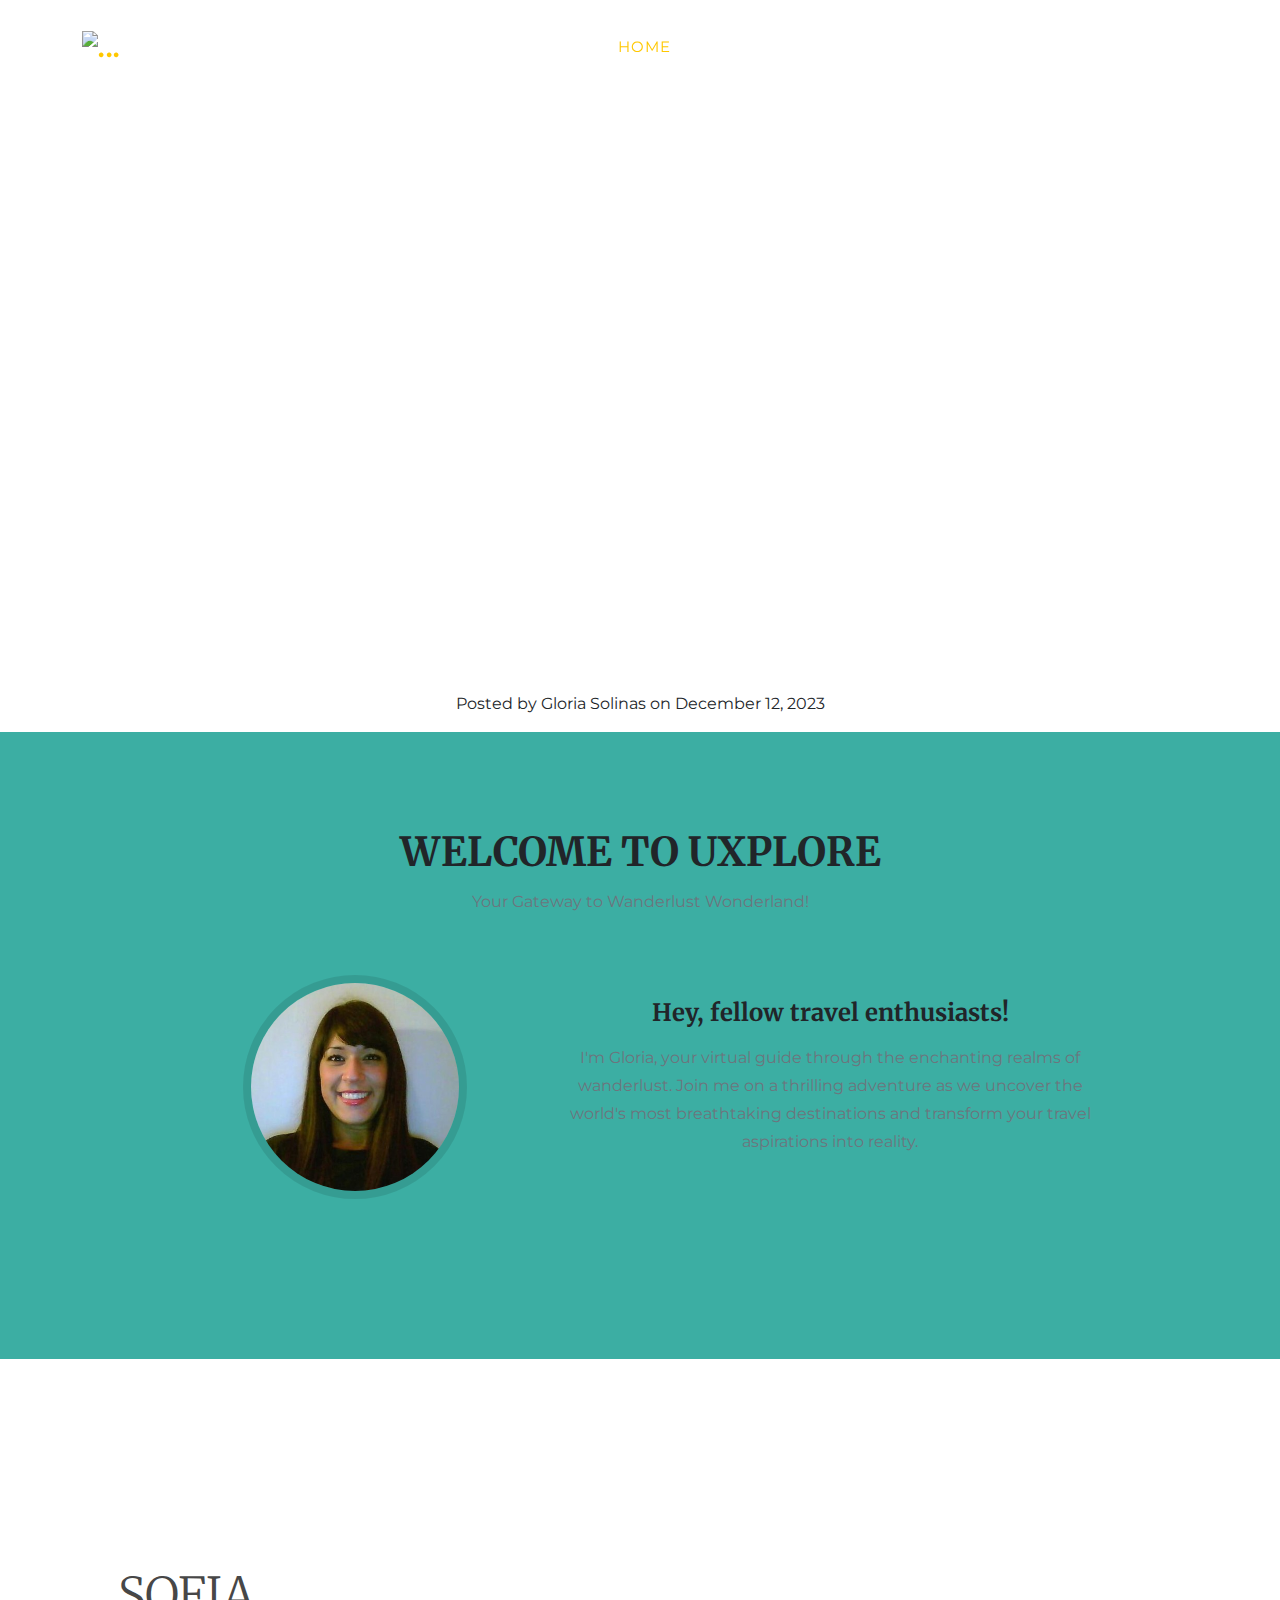
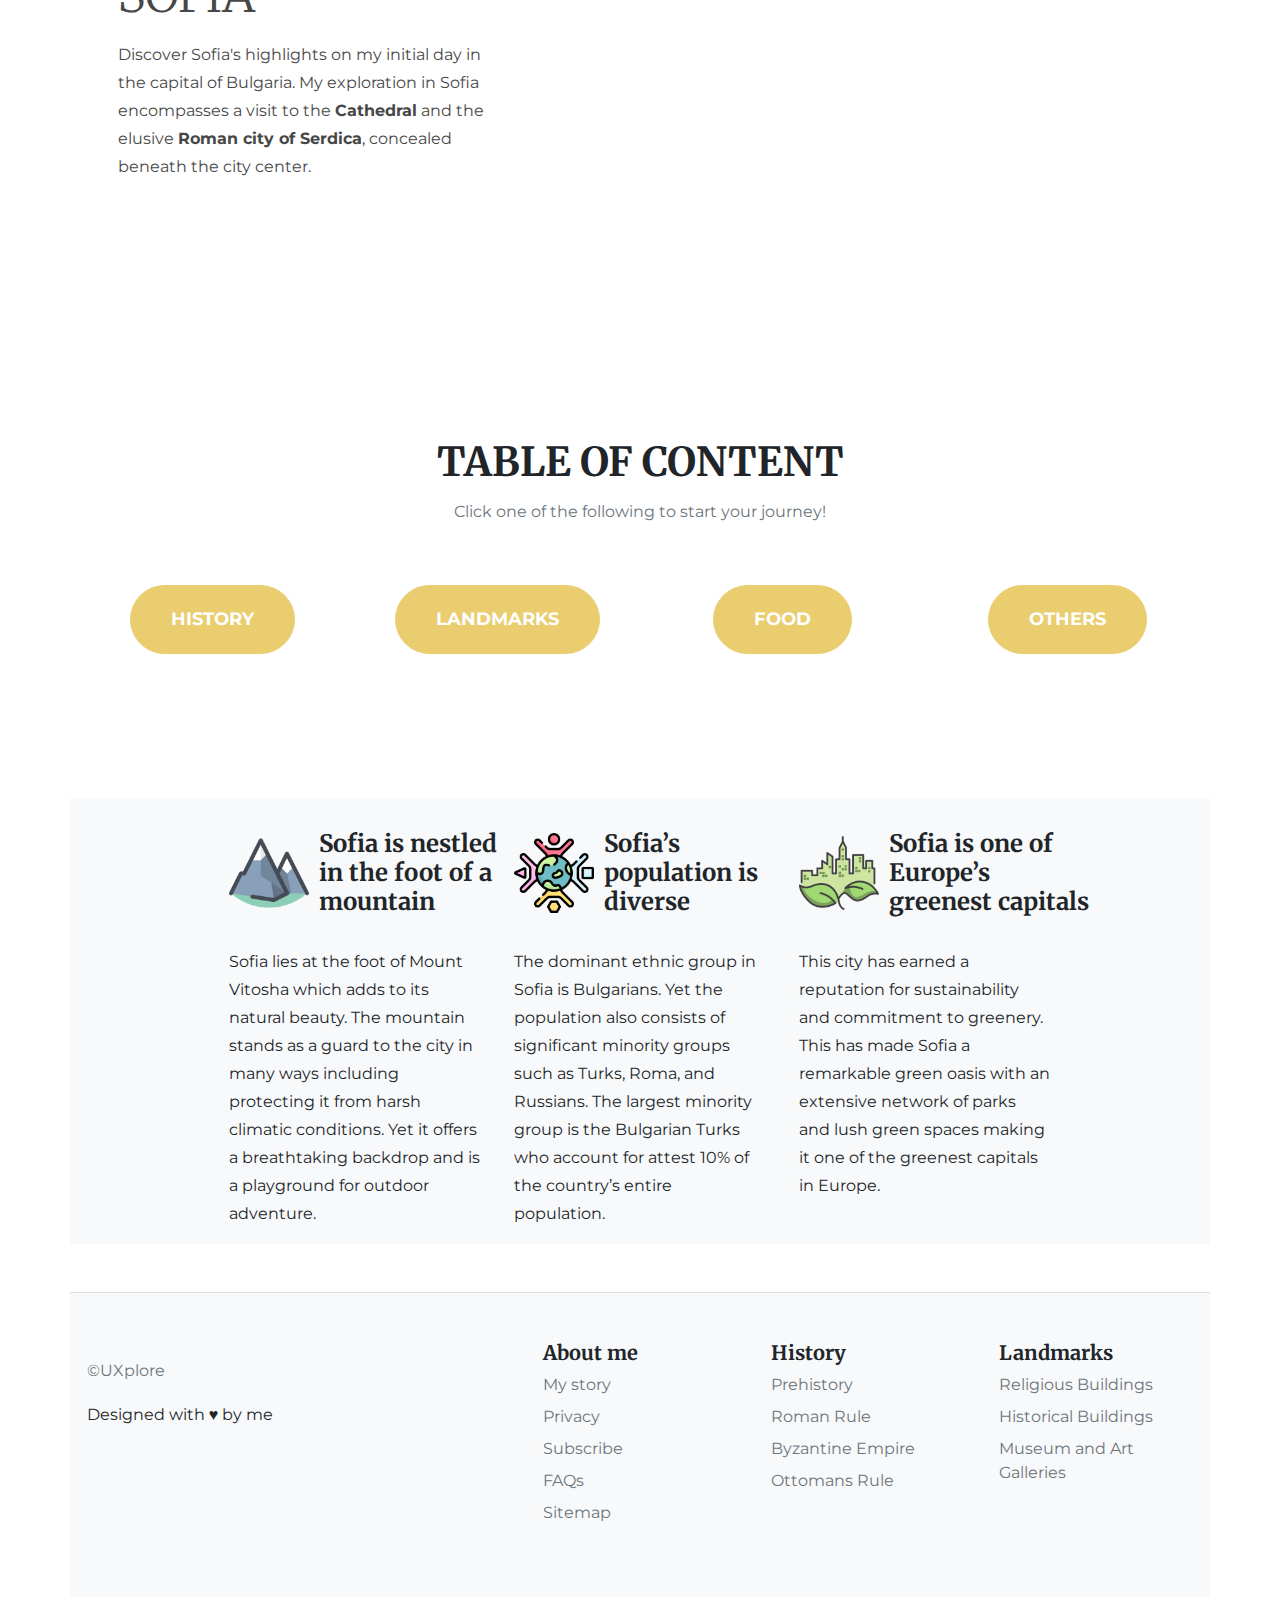
==== index.html @ 88f1e31d "Food page completed" ====
<!DOCTYPE html>
<html lang="en">
    <head>
        <meta charset="utf-8" />
        <meta name="viewport" content="width=device-width, initial-scale=1, shrink-to-fit=no" />
        <meta name="description" content="" />
        <meta name="author" content="" />
        <title>Gloria Solinas' Travel Blog - Homepage</title>
        <!-- Favicon-->
        <link rel="icon" type="image/x-icon" href="assets/favicon.ico" />
        <!-- Font Awesome icons (free version)-->
        <script src="https://use.fontawesome.com/releases/v6.1.0/js/all.js" crossorigin="anonymous"></script>
        <!-- Google fonts-->
        <link href="https://fonts.googleapis.com/css?family=Montserrat:400,700" rel="stylesheet" type="text/css" />
        <link rel="preconnect" href="https://fonts.googleapis.com">
        <link rel="preconnect" href="https://fonts.gstatic.com" crossorigin>
        <link href="https://fonts.googleapis.com/css2?family=Merriweather:wght@300&display=swap" rel="stylesheet">
        <link href="https://fonts.googleapis.com/css?family=Roboto+Slab:400,100,300,700" rel="stylesheet" type="text/css" />
        <!-- Core theme CSS (includes Bootstrap)-->
        <link href="css/styles.css" rel="stylesheet" />
        <!-- CSS ANIMATION -->
        <link rel="stylesheet" href="https://cdnjs.cloudflare.com/ajax/libs/animate.css/4.1.1/animate.min.css"/>
    </head>
    <body id="page-top">




 <!-- NAVIGATION -->
 <nav class="navbar navbar-expand-lg navbar-dark fixed-top" id="mainNav">
    <div class="container">
        <a class="navbar-brand" href="index.html"><img src="assets/img/navbar-logo.svg" alt="..." /></a>
            <button class="navbar-toggler" type="button" data-bs-toggle="collapse" data-bs-target="#navbarResponsive" aria-controls="navbarResponsive" aria-expanded="false" aria-label="Toggle navigation">
            Menu
                <i class="fas fa-bars ms-1"></i>
            </button>
                    <div class="collapse navbar-collapse" id="navbarResponsive">
                        <ul class="navbar-nav text-uppercase ms-auto py-4 py-lg-0">
                            <li class="nav-item"><a class="nav-link active" href="index.html">Home</a></li>
                            <li class="nav-item"><a class="nav-link" href="page-1.html">History</a></li>
                            <li class="nav-item"><a class="nav-link" href="page-2.html">Landmarks</a></li>
                            <li class="nav-item"><a class="nav-link" href="page-3.html">Food</a></li>
                            <li class="nav-item"><a class="nav-link" href="page-4.html">Things to know</a></li>
                        </ul>
                    </div>
    </div>
</nav>
<!-- NAVIGATION -->


<!-- MASTHEAD -->
<header class="masthead">
    <div class="container">
        <div class="masthead-subheading">Welcome to</div>
            <div class="masthead-heading">SOFIA</div>
        </div>
</header>

<div class="publication">
    <div class="publication-date text-center">Posted by Gloria Solinas on December 12, 2023</div> 
</div>
<!-- MASTHEAD -->

<!-- UXPLORE INTRO -->
<section class="page-section" style="background-color:#3CAEA3;" id="team">
    <div class="container">
        <div class="text-center">
            <h2 class="section-heading text-uppercase">Welcome to UXplore</h2>
                <h3 class="section-subheading text-muted">Your Gateway to Wanderlust Wonderland!</h3>
        </div>
                    <div class="row justify-content-center">

                        <div class="col-lg-1"></div>

                        <div class="col-lg-4">
                            <div class="team-member">
                                <img class="mx-auto rounded-circle" src="assets/img/profile-picture/Profile picture.jpg" alt="..." />
                                    <h4></h4>
                                        <p class="text-muted"></p>
                            </div>
                        </div>
                        <div class="col-lg-6">
                            <div class="team-member">
                                <h4>Hey, fellow travel enthusiasts!</h4>
                                    <p class="text-muted">I'm Gloria, your virtual guide through the enchanting realms of wanderlust. Join me on a thrilling adventure as we uncover the world's most breathtaking destinations and transform your travel aspirations into reality.</p>
                            </div>
                        </div>

                        <div class="col-lg-1"></div>

                    </div>
                    <div class="row">
                        <div class="col-lg-8 mx-auto text-center"><p class="large text-muted"></p></div>
        </div>
    </div>
</section>
<!-- UXPLORE INTRO -->


<!-- POST FEATURED WITH YOUTUBE VIDEO START -->
<section class="page-section" id="team">
    <div class="container">
        <div class="text-center">
            <h2 class="section-heading text-uppercase"></h2>
                <h3 class="section-subheading text-muted"></h3>
        </div>
                    <div class="row">
                        <div class="col-md-5 px-0">
                                <div class="jumbotron p-3 p-md-5" style="color:#474747;">
                                        <h1 class="display-4 font-italic">SOFIA</h1>
                                            <p class="my-3">Discover Sofia's highlights on my initial day in the capital of Bulgaria. My exploration in Sofia encompasses a visit to the <b>Cathedral</b> and the elusive <b>Roman city of Serdica</b>, concealed beneath the city center.</p>
                                </div>
                        </div>
                        <div class="col-md-7 px-0">
                                    <iframe width="600" height="320" src="https://www.youtube.com/embed/sDpMIFDKUvM?autoplay=1&mute=1" title="A LOST CITY Under SOFIA | Exploring BULGARIA'S Capital" frameborder="0" allow="accelerometer; autoplay; clipboard-write; encrypted-media; gyroscope; picture-in-picture; web-share" allowfullscreen></iframe>
                        </div>
                    </div>
    </div>
</section>
<!-- POST FEATURED WITH YOUTUBE VIDEO END -->


<!-- TABLE OF CONTENT -->
<section class="page-section" id="services">
    <div class="container">
        <div class="text-center">
            <h2 class="section-heading text-uppercase">Table of content</h2>               
                <h3 class="section-subheading text-muted">Click one of the following to start your journey!</h3>
        </div>
                    <div class="row text-center">
                        <div class="col-md-3">
                            <a class="btn btn-primary btn-xl text-uppercase" href="file:///C:/Users/glori/OneDrive/Desktop/website/narrative-website/page-1.html">History</a>              
                        </div>
                        <div class="col-md-3">
                         <a class="btn btn-primary btn-xl text-uppercase" href="file:///C:/Users/glori/OneDrive/Desktop/website/narrative-website/page-2.html">Landmarks</a> 
                        </div>
                        <div class="col-md-3">                     
                            <a class="btn btn-primary btn-xl text-uppercase" href="file:///C:/Users/glori/OneDrive/Desktop/website/narrative-website/page-3.html">Food</a> 
                        </div>
                        <div class="col-md-3">
                            <a class="btn btn-primary btn-xl text-uppercase" href="file:///C:/Users/glori/OneDrive/Desktop/website/narrative-website/page-4.html">Others</a>              
                        </div>
                    </div>
    </div>
</section>
<!-- TABLE OF CONTENT -->




<!-- INTERESTING FACTS BANNER START -->
<div class="container mt-5 bg-light">
    <div class="row justify-content-center">

        <div class="col-sm-1"></div>

        <div class="col-sm-3 tran animate__animated animate__fadeInUp" data-wow-delay="0.2s" style="visibility: visible; animation-delay: 0.8s;">
            <div class="wrapper-test">
                <img class="icon-test" src="assets/mountains.png">
                    <h3 class="text-test">Sofia is nestled in the foot of a mountain</h3>
        </div>
                        <p>Sofia lies at the foot of Mount Vitosha which adds to its natural beauty. The mountain stands as a guard to the city in many ways including protecting it from harsh climatic conditions. Yet it offers a breathtaking backdrop and is a playground for outdoor adventure.</p>
                        <p></p>
            </div>
        <div class="col-sm-3 tran animate__animated animate__fadeInUp" data-wow-delay="0.2s" style="visibility: visible; animation-delay: 1.2s;">
            <div class="wrapper-test">
                <img class="icon-test" src="assets/diversity.png">
                    <h3 class="text-test">Sofia’s population is diverse</h3>
        </div>
                        <p>The dominant ethnic group in Sofia is Bulgarians. Yet the population also consists of significant minority groups such as Turks, Roma, and Russians. The largest minority group is the Bulgarian Turks who account for attest 10% of the country’s entire population.</p>
                        <p></p>
            </div>
        <div class="col-sm-3 tran animate__animated animate__fadeInUp" data-wow-delay="0.2s" style="visibility: visible; animation-delay: 1.6s;">
            <div class="wrapper-test">
                <img  class="icon-test" src="assets/green-city.png">
                    <h3 class="text-test">Sofia is one of Europe’s greenest capitals</h3>   
        </div>     
                        <p>This city has earned a reputation for sustainability and commitment to greenery. This has made Sofia a remarkable green oasis with an extensive network of parks and lush green spaces making it one of the greenest capitals in Europe.</p>
                        <p></p>
            </div>
        
        <div class="col-sm-1"></div>
    </div>
</div>
<!-- INTERESTING FACTS BANNER END -->


<!-- TEST -->
<!-- TEST -->

                        
<!-- FOOTER -->
<div class="container bg-light">
    <footer class="row row-cols-1 row-cols-sm-2 row-cols-md-5 py-5 my-5 border-top">
        <div class="col mb-3">
            <a href="#" class="d-flex align-items-center mb-3 link-dark text-decoration-none">
                <div class="divider-custom-icon"><i class="fas fa-star fa-lg"></i></div>
            </a>
                    <p class="text-muted">©UXplore</p><p>Designed with ♥ by me</p>
        </div>


        <div class="col mb-3">
        </div>
  
        <div class="col mb-3">
            <h5>About me</h5>
                <ul class="nav flex-column">
                    <li class="nav-item mb-2"><a href="#team" class="nav-link p-0 text-muted">My story</a></li>
                    <li class="nav-item mb-2"><a href="#" class="nav-link p-0 text-muted">Privacy</a></li>
                    <li class="nav-item mb-2"><a href="#" class="nav-link p-0 text-muted">Subscribe</a></li>
                    <li class="nav-item mb-2"><a href="#" class="nav-link p-0 text-muted">FAQs</a></li>
                    <li class="nav-item mb-2"><a href="#" class="nav-link p-0 text-muted">Sitemap</a></li>
                </ul>
        </div>
  
        <div class="col mb-3">
            <h5>History</h5>
                <ul class="nav flex-column">
                    <li class="nav-item mb-2"><a href="file:///C:/Users/glori/OneDrive/Desktop/website/narrative-website/page-1.html#:~:text=V%20millennium%20BCE-,Prehistory,-One%20of%20these" class="nav-link p-0 text-muted">Prehistory</a></li>
                    <li class="nav-item mb-2"><a href="file:///C:/Users/glori/OneDrive/Desktop/website/narrative-website/page-1.html#:~:text=29%20BCE-,Roman%20Rule,-Around%2029%20BCE" class="nav-link p-0 text-muted">Roman Rule</a></li>
                    <li class="nav-item mb-2"><a href="file:///C:/Users/glori/OneDrive/Desktop/website/narrative-website/page-1.html#:~:text=809%20CE-,Byzantine%20Empire,-During%20the%20reign" class="nav-link p-0 text-muted">Byzantine Empire</a></li>
                    <li class="nav-item mb-2"><a href="file:///C:/Users/glori/OneDrive/Desktop/website/narrative-website/page-1.html#:~:text=1382%2D1878-,Ottomans%20Rule,-During%20the%20Ottoman" class="nav-link p-0 text-muted">Ottomans Rule</a></li>
                    <li class="nav-item mb-2"><a href="#" class="nav-link p-0 text-muted"></a></li>
                </ul>
        </div>
  
        <div class="col mb-3">
            <h5>Landmarks</h5>
                <ul class="nav flex-column">
                    <li class="nav-item mb-2"><a href="file:///C:/Users/glori/OneDrive/Desktop/website/narrative-website/page-2.html#:~:text=Religious%20Buildings,city%27s%20unique%20tapestry." class="nav-link p-0 text-muted">Religious Buildings</a></li>
                    <li class="nav-item mb-2"><a href="file:///C:/Users/glori/OneDrive/Desktop/website/narrative-website/page-2.html#:~:text=Historical%20Buildings,National%20Art%20Gallery." class="nav-link p-0 text-muted">Historical Buildings</a></li>
                    <li class="nav-item mb-2"><a href="file:///C:/Users/glori/OneDrive/Desktop/website/narrative-website/page-2.html#:~:text=Museums%20and,Bulgaria%27s%20artistic%20journey." class="nav-link p-0 text-muted">Museum and Art Galleries</a></li>
                    <li class="nav-item mb-2"><a href="#" class="nav-link p-0 text-muted"></a></li>
                    <li class="nav-item mb-2"><a href="#" class="nav-link p-0 text-muted"></a></li>
                </ul>
        </div>
    </footer>
<!-- FOOTER -->





        <!-- Portfolio Modals-->
        <!-- Portfolio item 1 modal popup-->
        <div class="portfolio-modal modal fade" id="portfolioModal1" tabindex="-1" role="dialog" aria-hidden="true">
            <div class="modal-dialog">
                <div class="modal-content">
                  <div class="close-modal" data-bs-dismiss="modal"><img src="" alt="Close modal" /></div>
                    <div class="container">
                        <div class="row justify-content-center">
                            <div class="col-lg-8">
                                <div class="modal-body">
                                    <!-- Project details-->
                                    <h2 class="text-uppercase">Project Name</h2>
                                    <p class="item-intro text-muted">Lorem ipsum dolor sit amet consectetur.</p>
                                    <img class="img-fluid d-block mx-auto" src="assets/img/portfolio/1.jpg" alt="..." />
                                    <p>Use this area to describe your project. Lorem ipsum dolor sit amet, consectetur adipisicing elit. Est blanditiis dolorem culpa incidunt minus dignissimos deserunt repellat aperiam quasi sunt officia expedita beatae cupiditate, maiores repudiandae, nostrum, reiciendis facere nemo!</p>
                                    <ul class="list-inline">
                                        <li>
                                            <strong>Client:</strong>
                                            Threads
                                        </li>
                                        <li>
                                            <strong>Category:</strong>
                                            Illustration
                                        </li>
                                    </ul>
                                    <button class="btn btn-primary btn-xl text-uppercase" data-bs-dismiss="modal" type="button">
                                        <i class="fas fa-xmark me-1"></i>
                                        Close Project
                                    </button>
                                </div>
                            </div>
                        </div>
                    </div>
                </div>
            </div>
        </div>
        <!-- Portfolio item 2 modal popup-->
        <div class="portfolio-modal modal fade" id="portfolioModal2" tabindex="-1" role="dialog" aria-hidden="true">
            <div class="modal-dialog">
                <div class="modal-content">
                    <div class="close-modal" data-bs-dismiss="modal"><img src="assets/img/close-icon.svg" alt="Close modal" /></div>
                    <div class="container">
                        <div class="row justify-content-center">
                            <div class="col-lg-8">
                                <div class="modal-body">
                                    <!-- Project details-->
                                    <h2 class="text-uppercase">Project Name</h2>
                                    <p class="item-intro text-muted">Lorem ipsum dolor sit amet consectetur.</p>
                                    <img class="img-fluid d-block mx-auto" src="assets/img/portfolio/2.jpg" alt="..." />
                                    <p>Use this area to describe your project. Lorem ipsum dolor sit amet, consectetur adipisicing elit. Est blanditiis dolorem culpa incidunt minus dignissimos deserunt repellat aperiam quasi sunt officia expedita beatae cupiditate, maiores repudiandae, nostrum, reiciendis facere nemo!</p>
                                    <ul class="list-inline">
                                        <li>
                                            <strong>Client:</strong>
                                            Explore
                                        </li>
                                        <li>
                                            <strong>Category:</strong>
                                            Graphic Design
                                        </li>
                                    </ul>
                                    <button class="btn btn-primary btn-xl text-uppercase btn btn-outline-warning btn-lg" data-bs-dismiss="modal" type="button">
                                        <i class="fas fa-xmark me-1"></i>
                                        Close Project
                                    </button>
                                </div>
                            </div>
                        </div>
                    </div>
                </div>
            </div>
        </div>
        <!-- Portfolio item 3 modal popup-->
        <div class="portfolio-modal modal fade" id="portfolioModal3" tabindex="-1" role="dialog" aria-hidden="true">
            <div class="modal-dialog">
                <div class="modal-content">
                    <div class="close-modal" data-bs-dismiss="modal"><img src="assets/img/close-icon.svg" alt="Close modal" /></div>
                    <div class="container">
                        <div class="row justify-content-center">
                            <div class="col-lg-8">
                                <div class="modal-body">
                                    <!-- Project details-->
                                    <h2 class="text-uppercase">Project Name</h2>
                                    <p class="item-intro text-muted">Lorem ipsum dolor sit amet consectetur.</p>
                                    <img class="img-fluid d-block mx-auto" src="assets/img/portfolio/3.jpg" alt="..." />
                                    <p>Use this area to describe your project. Lorem ipsum dolor sit amet, consectetur adipisicing elit. Est blanditiis dolorem culpa incidunt minus dignissimos deserunt repellat aperiam quasi sunt officia expedita beatae cupiditate, maiores repudiandae, nostrum, reiciendis facere nemo!</p>
                                    <ul class="list-inline">
                                        <li>
                                            <strong>Client:</strong>
                                            Finish
                                        </li>
                                        <li>
                                            <strong>Category:</strong>
                                            Identity
                                        </li>
                                    </ul>
                                    <button class="btn btn-primary btn-xl text-uppercase" data-bs-dismiss="modal" type="button">
                                        <i class="fas fa-xmark me-1"></i>
                                        Close Project
                                    </button>
                                </div>
                            </div>
                        </div>
                    </div>
                </div>
            </div>
        </div>
        <!-- Portfolio item 4 modal popup-->
        <div class="portfolio-modal modal fade" id="portfolioModal4" tabindex="-1" role="dialog" aria-hidden="true">
            <div class="modal-dialog">
                <div class="modal-content">
                    <div class="close-modal" data-bs-dismiss="modal"><img src="assets/img/close-icon.svg" alt="Close modal" /></div>
                    <div class="container">
                        <div class="row justify-content-center">
                            <div class="col-lg-8">
                                <div class="modal-body">
                                    <!-- Project details-->
                                    <h2 class="text-uppercase">Project Name</h2>
                                    <p class="item-intro text-muted">Lorem ipsum dolor sit amet consectetur.</p>
                                    <img class="img-fluid d-block mx-auto" src="assets/img/portfolio/4.jpg" alt="..." />
                                    <p>Use this area to describe your project. Lorem ipsum dolor sit amet, consectetur adipisicing elit. Est blanditiis dolorem culpa incidunt minus dignissimos deserunt repellat aperiam quasi sunt officia expedita beatae cupiditate, maiores repudiandae, nostrum, reiciendis facere nemo!</p>
                                    <ul class="list-inline">
                                        <li>
                                            <strong>Client:</strong>
                                            Lines
                                        </li>
                                        <li>
                                            <strong>Category:</strong>
                                            Branding
                                        </li>
                                    </ul>
                                    <button class="btn btn-primary btn-xl text-uppercase" data-bs-dismiss="modal" type="button">
                                        <i class="fas fa-xmark me-1"></i>
                                        Close Project
                                    </button>
                                </div>
                            </div>
                        </div>
                    </div>
                </div>
            </div>
        </div>
        <!-- Portfolio item 5 modal popup-->
        <div class="portfolio-modal modal fade" id="portfolioModal5" tabindex="-1" role="dialog" aria-hidden="true">
            <div class="modal-dialog">
                <div class="modal-content">
                    <div class="close-modal" data-bs-dismiss="modal"><img src="assets/img/close-icon.svg" alt="Close modal" /></div>
                    <div class="container">
                        <div class="row justify-content-center">
                            <div class="col-lg-8">
                                <div class="modal-body">
                                    <!-- Project details-->
                                    <h2 class="text-uppercase">Project Name</h2>
                                    <p class="item-intro text-muted">Lorem ipsum dolor sit amet consectetur.</p>
                                    <img class="img-fluid d-block mx-auto" src="assets/img/portfolio/5.jpg" alt="..." />
                                    <p>Use this area to describe your project. Lorem ipsum dolor sit amet, consectetur adipisicing elit. Est blanditiis dolorem culpa incidunt minus dignissimos deserunt repellat aperiam quasi sunt officia expedita beatae cupiditate, maiores repudiandae, nostrum, reiciendis facere nemo!</p>
                                    <ul class="list-inline">
                                        <li>
                                            <strong>Client:</strong>
                                            Southwest
                                        </li>
                                        <li>
                                            <strong>Category:</strong>
                                            Website Design
                                        </li>
                                    </ul>
                                    <button class="btn btn-primary btn-xl text-uppercase" data-bs-dismiss="modal" type="button">
                                        <i class="fas fa-xmark me-1"></i>
                                        Close Project
                                    </button>
                                </div>
                            </div>
                        </div>
                    </div>
                </div>
            </div>
        </div>
        <!-- Portfolio item 6 modal popup-->
        <div class="portfolio-modal modal fade" id="portfolioModal6" tabindex="-1" role="dialog" aria-hidden="true">
            <div class="modal-dialog">
                <div class="modal-content">
                    <div class="close-modal" data-bs-dismiss="modal"><img src="assets/img/close-icon.svg" alt="Close modal" /></div>
                    <div class="container">
                        <div class="row justify-content-center">
                            <div class="col-lg-8">
                                <div class="modal-body">
                                    <!-- Project details-->
                                    <h2 class="text-uppercase">Travel Blog</h2>
                                    <p class="item-intro text-muted">Lorem ipsum dolor sit amet consectetur.</p>
                                    <img class="img-fluid d-block mx-auto" src="assets/img/portfolio/6.jpg" alt="..." />
                                    <p>Use this area to describe your project. Lorem ipsum dolor sit amet, consectetur adipisicing elit. Est blanditiis dolorem culpa incidunt minus dignissimos deserunt repellat aperiam quasi sunt officia expedita beatae cupiditate, maiores repudiandae, nostrum, reiciendis facere nemo!</p>
                                    <ul class="list-inline">
                                        <li>
                                            <strong>Client:</strong>
                                            Window
                                        </li>
                                        <li>
                                            <strong>Category:</strong>
                                            Photography
                                        </li>
                                    </ul>
                                    <button class="btn btn-primary btn-xl text-uppercase" data-bs-dismiss="modal" type="button">
                                        <i class="fas fa-xmark me-1"></i>
                                        Close Project
                                    </button>
                                </div>
                            </div>
                        </div>
                    </div>
                </div>
            </div>
        </div>
        <!-- Bootstrap core JS-->
        <script src="https://cdn.jsdelivr.net/npm/bootstrap@5.1.3/dist/js/bootstrap.bundle.min.js"></script>
        <!-- Core theme JS-->
        <script src="js/scripts.js"></script>
    </body>
</html>
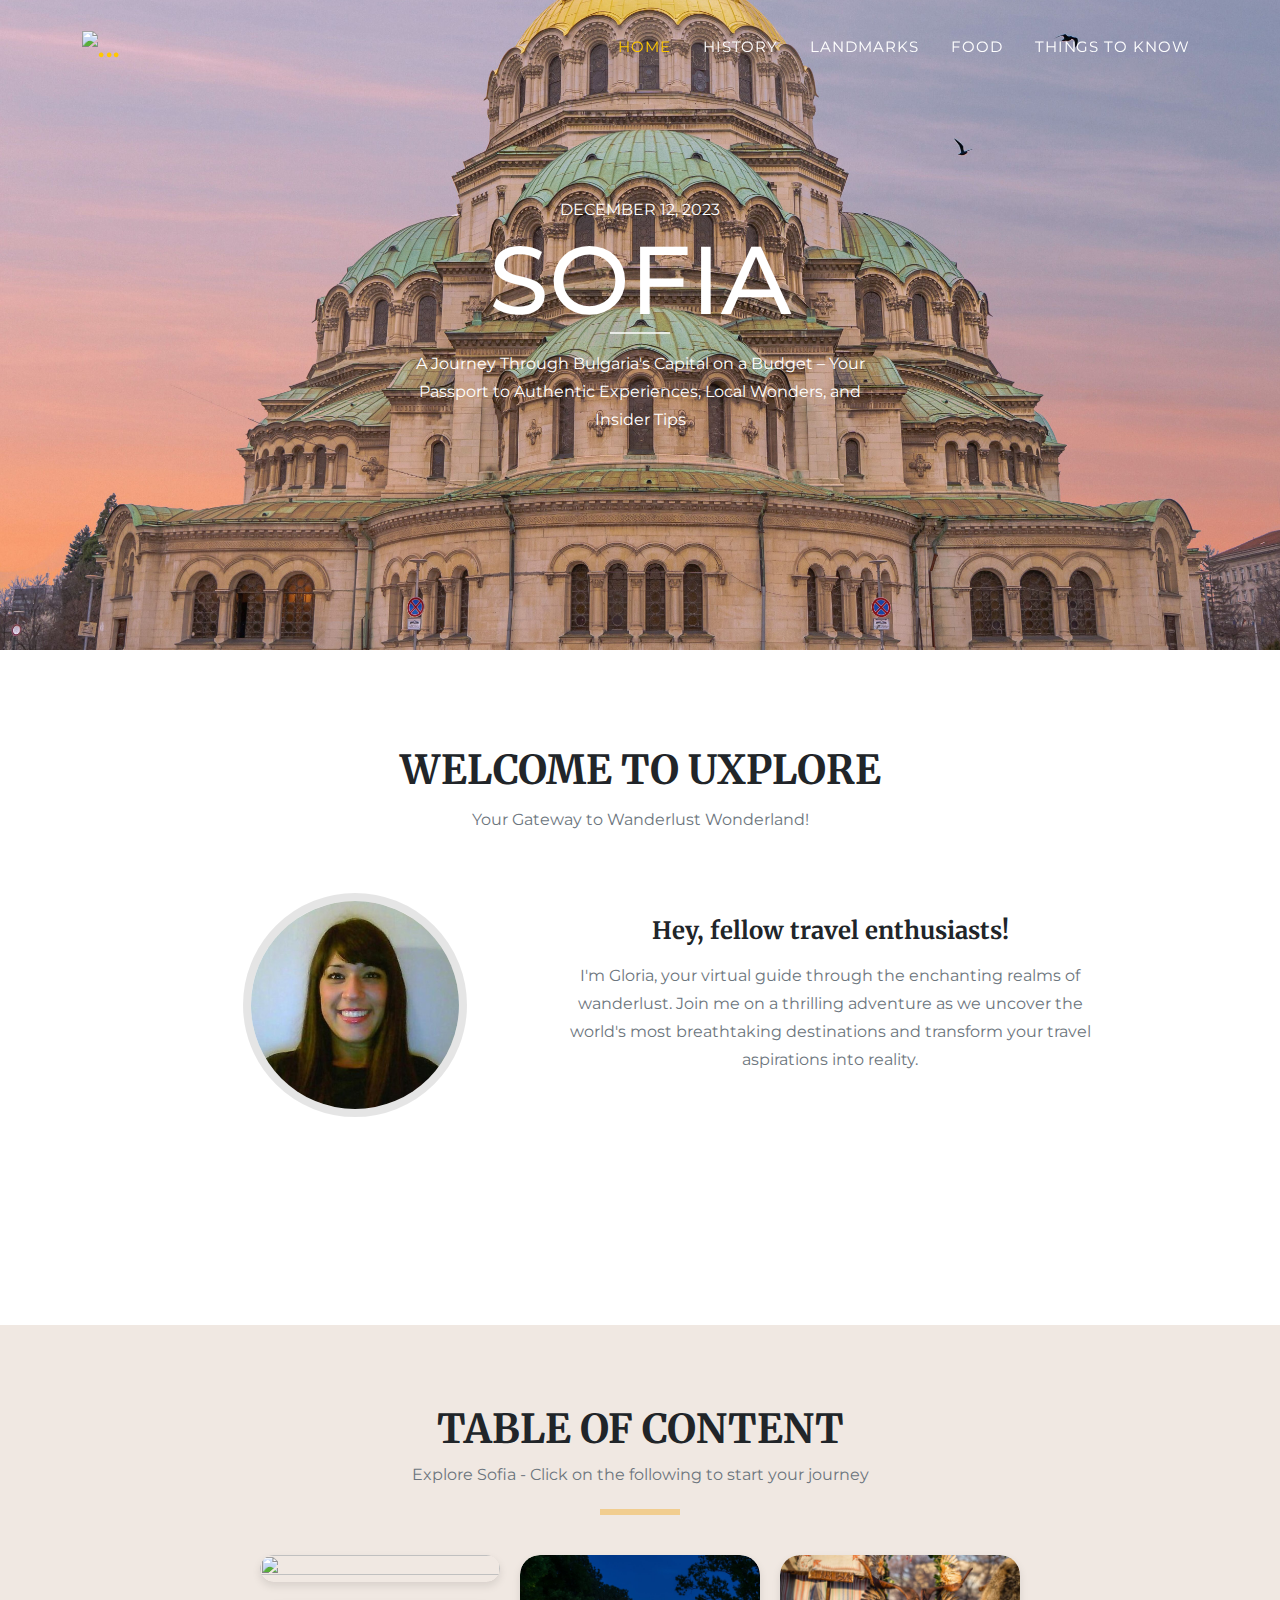
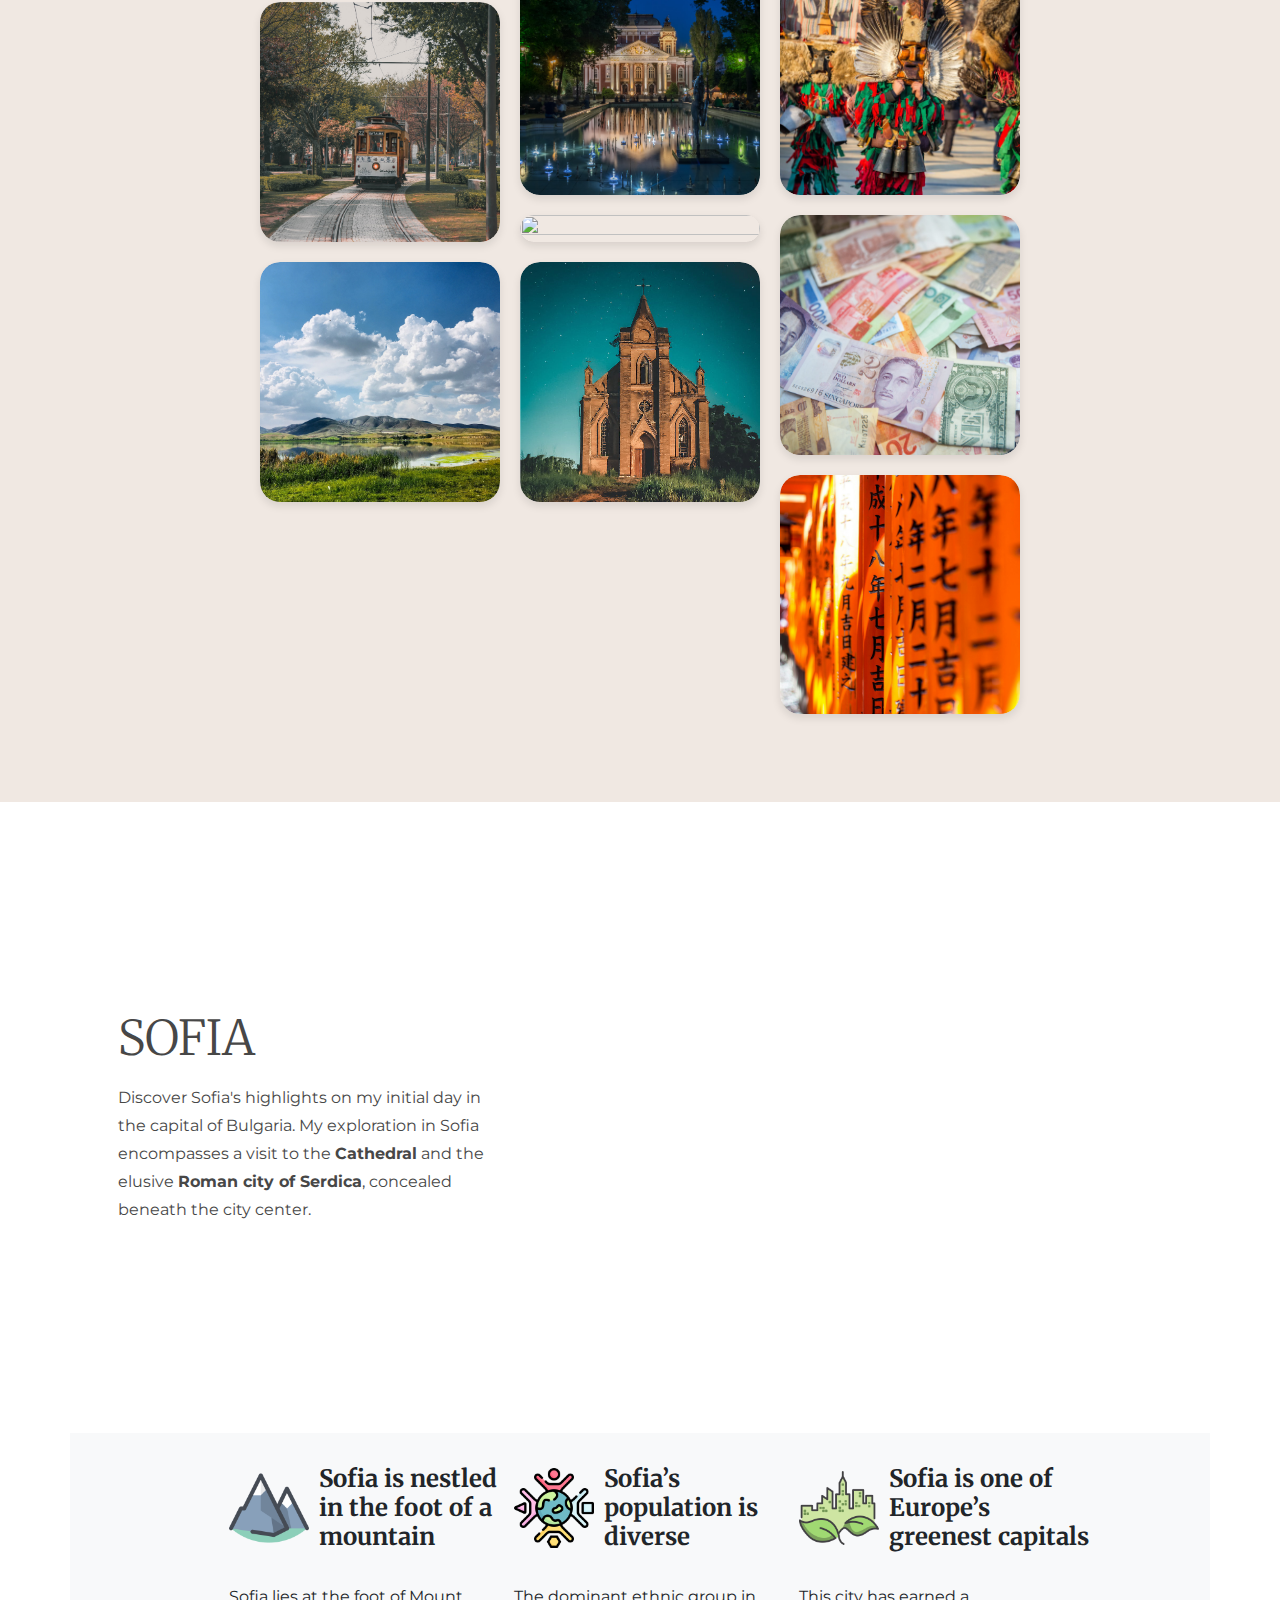
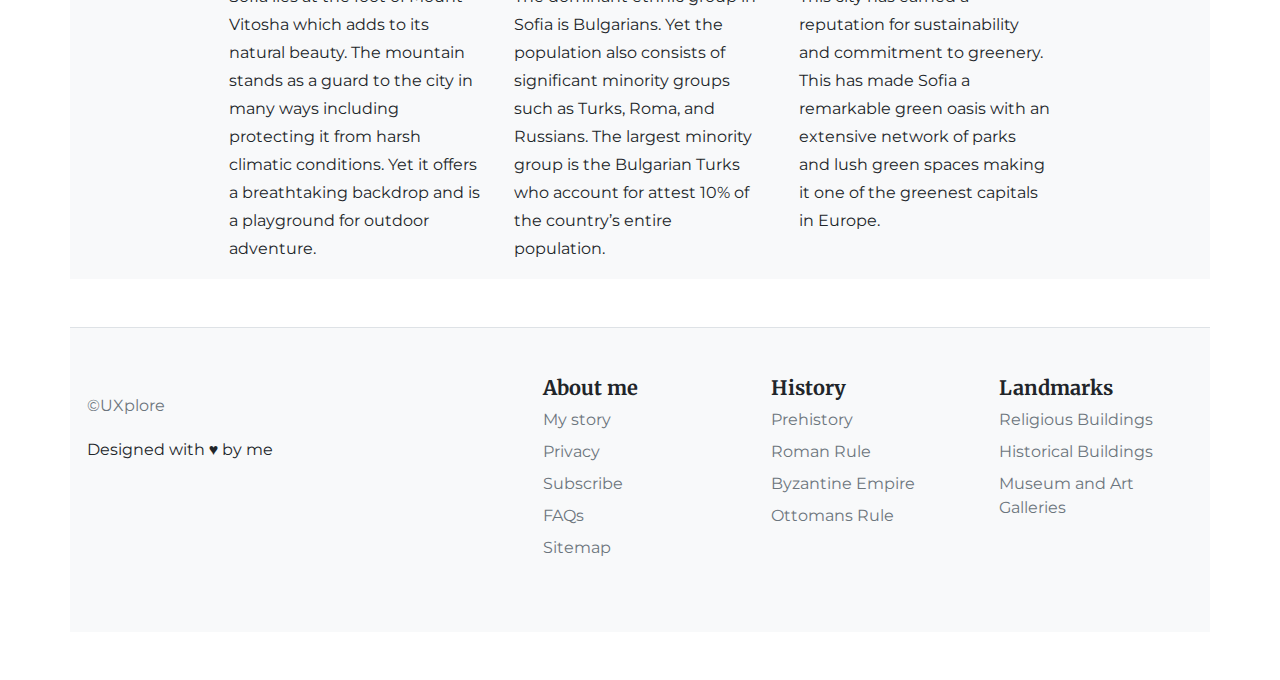
==== commit 1e69e38f: "Table of content completed" ====
--- a/index.html
+++ b/index.html
@@ -51,18 +51,18 @@
 <!-- MASTHEAD -->
 <header class="masthead">
     <div class="container">
-        <div class="masthead-subheading">Welcome to</div>
+        <div class="masthead-subheading">DECEMBER 12, 2023</div>
             <div class="masthead-heading">SOFIA</div>
-        </div>
+                <hr class="divider-food banner-divider"/></hr>
+                <p class="banner-paragraph">A Journey Through Bulgaria's Capital on a Budget – Your Passport to Authentic Experiences, Local Wonders, and Insider Tips</p>
+        </div>
+    </div>
 </header>
-
-<div class="publication">
-    <div class="publication-date text-center">Posted by Gloria Solinas on December 12, 2023</div> 
-</div>
 <!-- MASTHEAD -->
 
+
 <!-- UXPLORE INTRO -->
-<section class="page-section" style="background-color:#3CAEA3;" id="team">
+<section class="page-section" id="team">
     <div class="container">
         <div class="text-center">
             <h2 class="section-heading text-uppercase">Welcome to UXplore</h2>
@@ -95,6 +95,101 @@
     </div>
 </section>
 <!-- UXPLORE INTRO -->
+
+
+<!-- IMAGE GALLERY -->
+<section class="imagegallery" style="background-color:#f0e8e2">
+    <div class="container-imagegallery mt-5">
+        <h1 class="text-center">TABLE OF CONTENT</h1>
+            <p class="text-muted text-center" style="font-size:1rem">Explore Sofia - Click on the following to start your journey</p>
+                <div class="about-border"></div>
+                    <div class="album">
+                    <div class="responsive-container-block bg">
+                        <div class="responsive-container-block img-cont">
+                            <div class="img-wrapper">
+                                <a href="file:///C:/Users/glori/OneDrive/Desktop/website/narrative-website/page-1.html">
+                                    <img class="img" src="assets/img/table-of-content/history.jpg">
+                                    <!-- SOURCE: https://www.pexels.com/photo/brown-concrete-bridge-over-the-river-3880051/ -->
+                                        <div class="caption">History</div>
+                                </a>
+                            </div>
+
+                            <div class="img-wrapper">
+                                <a href="file:///C:/Users/glori/OneDrive/Desktop/website/narrative-website/page-4.html">
+                                    <img class="img" src="assets/img/table-of-content/transport.jpg">
+                                    <!-- SOURCE: https://unsplash.com/photos/brown-and-white-tram-between-trees-ShJKR9Vq-gg -->
+                                        <div class="caption">Transport</div>
+                                </a>
+                            </div>
+
+                            <div class="img-wrapper">
+                                <a href="file:///C:/Users/glori/OneDrive/Desktop/website/narrative-website/page-4.html">
+                                    <img class="img img-last" src="assets/img/table-of-content/weather.jpg">
+                                    <!-- SOURCE: https://unsplash.com/photos/green-grass-field-near-lake-under-white-clouds-and-blue-sky-during-daytime-KWTkd7mHqKE -->
+                                        <div class="caption">Weather</div>
+                                </a>
+                            </div>
+                        </div>
+
+
+                        <div class="responsive-container-block img-cont">
+                            <div class="img-wrapper">
+                                <a href="file:///C:/Users/glori/OneDrive/Desktop/website/narrative-website/page-4.html">
+                                    <img class="img" src="assets/img/table-of-content/landmarks.jpg">
+                                    <!-- SOURCE: https://www.pexels.com/photo/people-wearing-costumes-and-wooden-mask-3996469/ -->
+                                        <div class="caption">Landmarks</div>
+                                </a>
+                            </div>
+
+                            <div class="img-wrapper">
+                                <a href="file:///C:/Users/glori/OneDrive/Desktop/website/narrative-website/page-3.html">
+                                    <img class="img" src="assets/img/table-of-content/food.jpg">
+                                    <!-- Source: https://unsplash.com/photos/white-ceramic-bowl-with-soup-Q4CLQ1BDybU -->
+                                        <div class="caption">Food</div>
+                                </a>
+                            </div>
+
+                            <div class="img-wrapper">
+                                <a href="file:///C:/Users/glori/OneDrive/Desktop/website/narrative-website/page-4.html">
+                                    <img class="img img-last" src="assets/img/table-of-content/religion.jpg">
+                                    <!-- SOURCE: https://www.pexels.com/photo/gray-concrete-church-2220422/ -->
+                                        <div class="caption">Religion</div>
+                                </a>
+                            </div>
+                        </div>
+
+                        <div class="responsive-container-block img-cont">
+                            <div class="img-wrapper">
+                                <a href="file:///C:/Users/glori/OneDrive/Desktop/website/narrative-website/page-4.html">
+                                    <img class="img" src="assets/img/table-of-content/traditions.jpg">
+                                    <!-- SOURCE: https://www.pexels.com/photo/people-wearing-costumes-and-wooden-mask-3996469/ -->
+                                        <div class="caption">Traditions</div>
+                                </a>
+                            </div>
+
+                            <div class="img-wrapper">
+                                <a href="file:///C:/Users/glori/OneDrive/Desktop/website/narrative-website/page-4.html">
+                                    <img class="img" src="assets/img/table-of-content/money.jpg">
+                                    <!-- SOURCE: https://unsplash.com/photos/10-and-one-10-banknotes-08IjwcZsNCg -->
+                                        <div class="caption">Currency</div>
+                                </a>
+                            </div>
+
+                            <div class="img-wrapper">
+                                <a href="file:///C:/Users/glori/OneDrive/Desktop/website/narrative-website/page-4.html">
+                                    <img class="img" src="assets/img/table-of-content/language.jpg">
+                                    <!-- SOURCE: https://unsplash.com/photos/a-row-of-orange-signs-with-asian-writing-on-them-Pz3EHf-KJfc -->
+                                        <div class="caption">Language</div>
+                                </a>
+                            </div>
+                        </div>
+                    </div>
+                </div>
+    </div>
+</section>
+<!-- IMAGE GALLERY -->
+<!-- SOURCE: https://workik.com/best-gallery-designs-for-websites-with-html-css-and-javascript -->
+
 
 
 <!-- POST FEATURED WITH YOUTUBE VIDEO START -->
@@ -118,34 +213,6 @@
     </div>
 </section>
 <!-- POST FEATURED WITH YOUTUBE VIDEO END -->
-
-
-<!-- TABLE OF CONTENT -->
-<section class="page-section" id="services">
-    <div class="container">
-        <div class="text-center">
-            <h2 class="section-heading text-uppercase">Table of content</h2>               
-                <h3 class="section-subheading text-muted">Click one of the following to start your journey!</h3>
-        </div>
-                    <div class="row text-center">
-                        <div class="col-md-3">
-                            <a class="btn btn-primary btn-xl text-uppercase" href="file:///C:/Users/glori/OneDrive/Desktop/website/narrative-website/page-1.html">History</a>              
-                        </div>
-                        <div class="col-md-3">
-                         <a class="btn btn-primary btn-xl text-uppercase" href="file:///C:/Users/glori/OneDrive/Desktop/website/narrative-website/page-2.html">Landmarks</a> 
-                        </div>
-                        <div class="col-md-3">                     
-                            <a class="btn btn-primary btn-xl text-uppercase" href="file:///C:/Users/glori/OneDrive/Desktop/website/narrative-website/page-3.html">Food</a> 
-                        </div>
-                        <div class="col-md-3">
-                            <a class="btn btn-primary btn-xl text-uppercase" href="file:///C:/Users/glori/OneDrive/Desktop/website/narrative-website/page-4.html">Others</a>              
-                        </div>
-                    </div>
-    </div>
-</section>
-<!-- TABLE OF CONTENT -->
-
-
 
 
 <!-- INTERESTING FACTS BANNER START -->
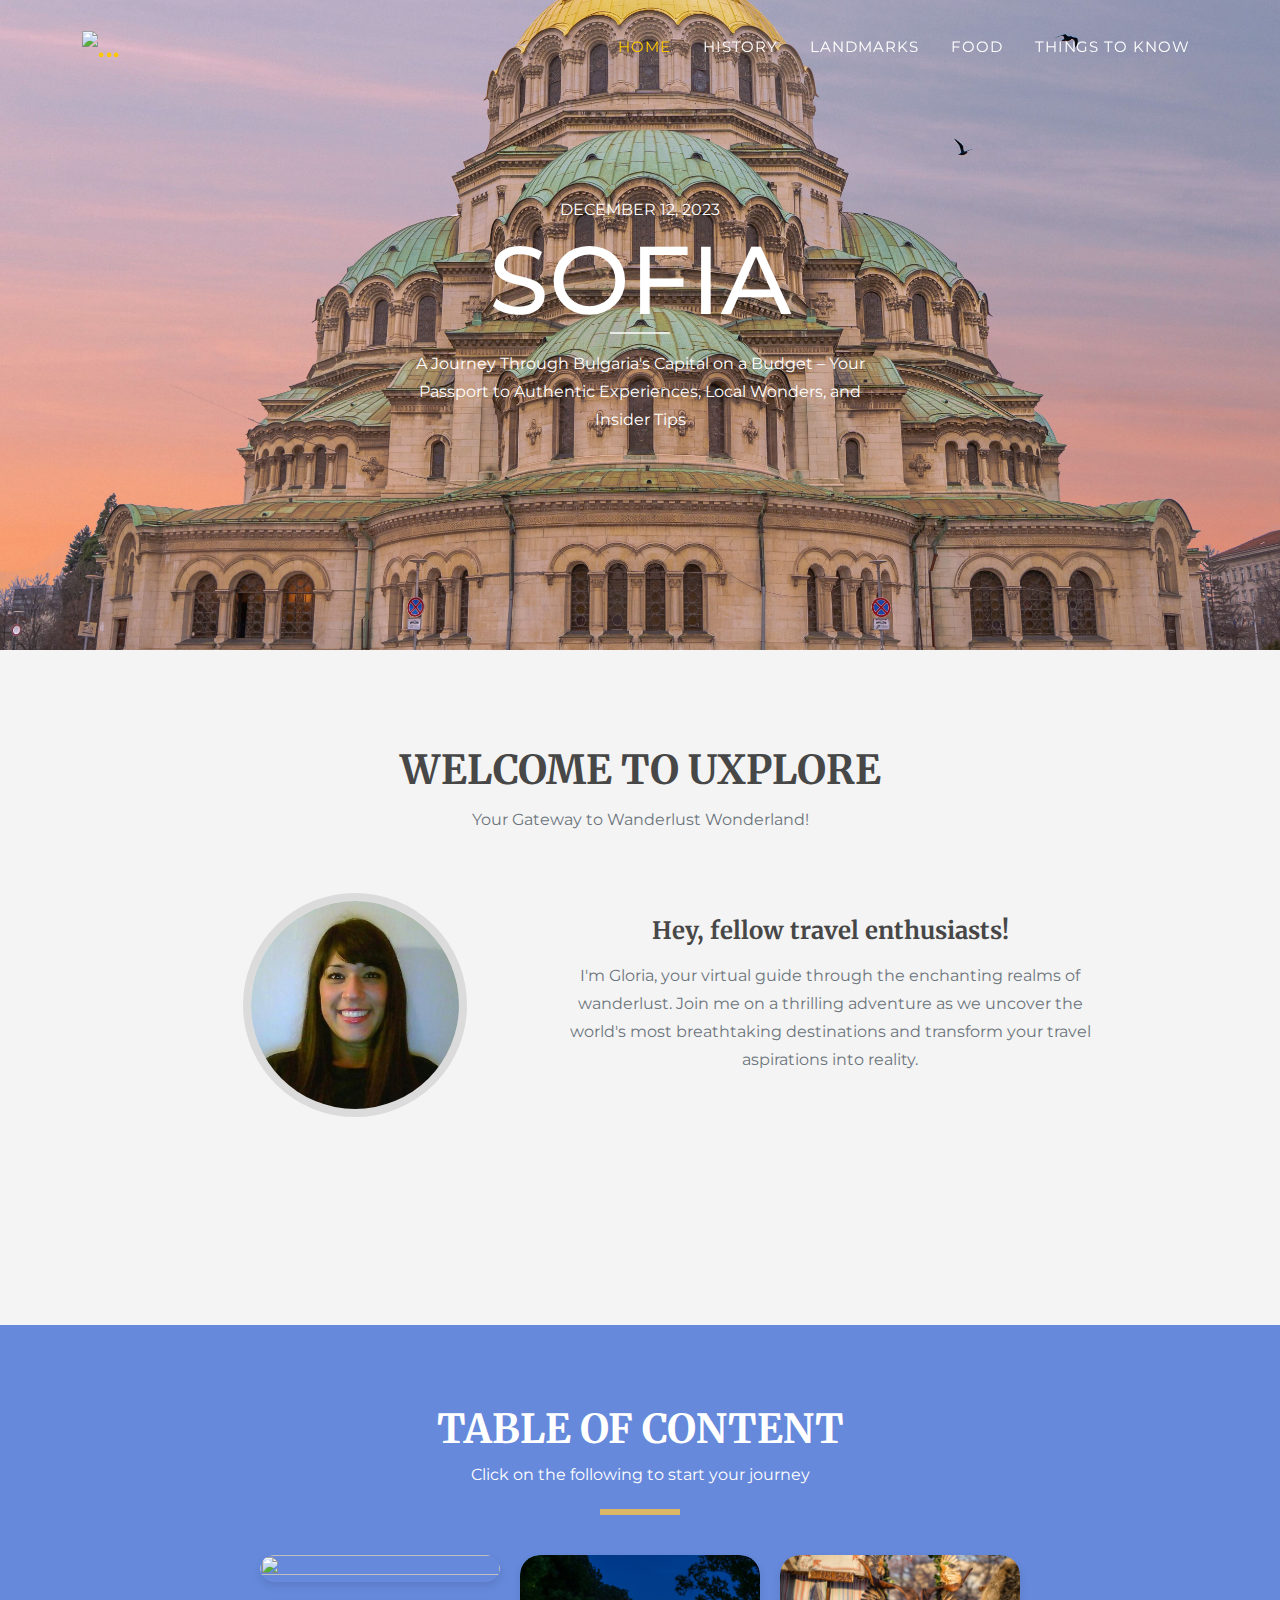
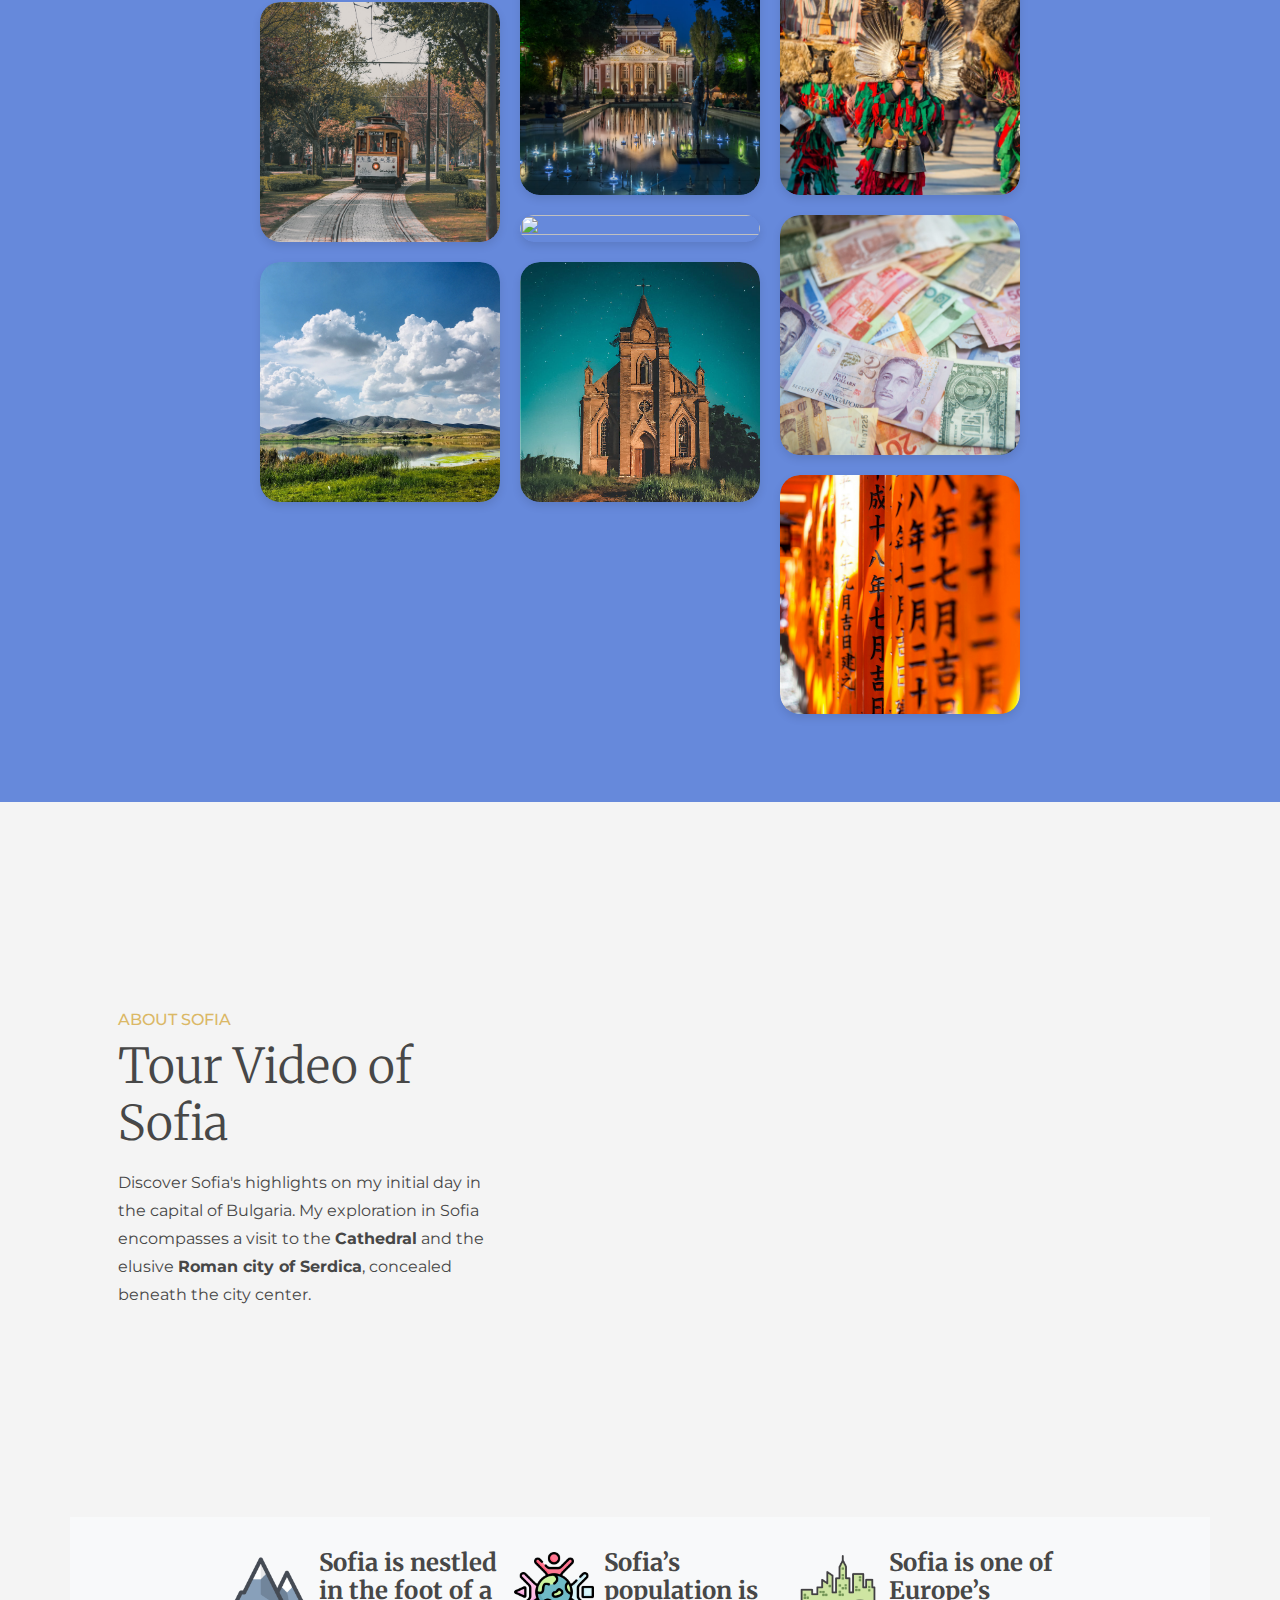
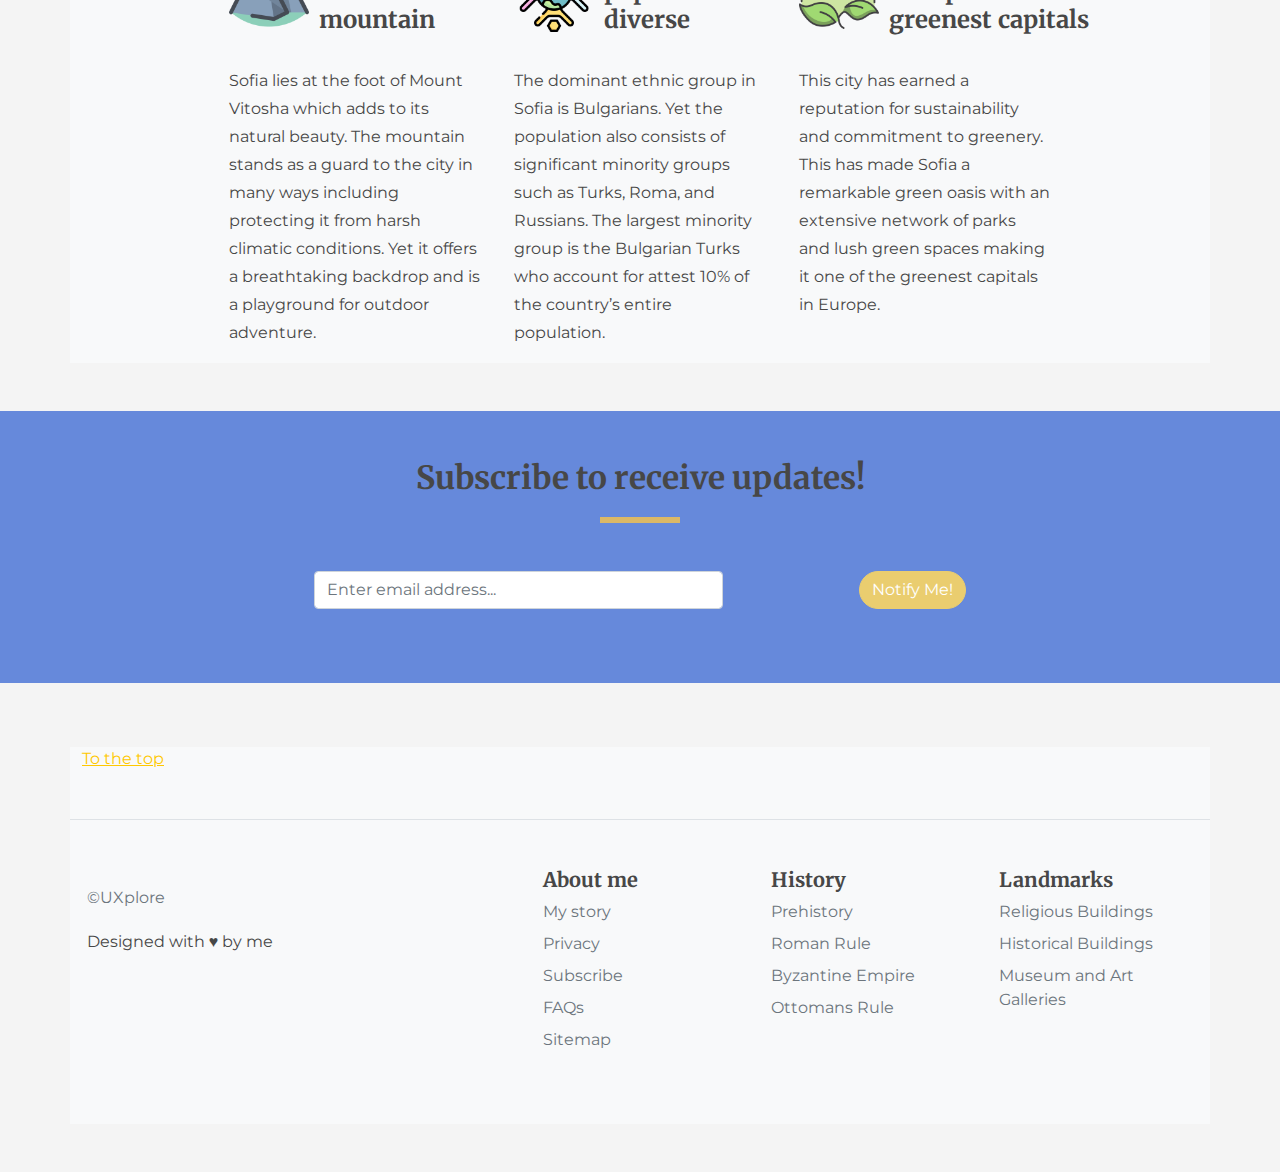
==== commit e35ff57c: "Comment section added" ====
--- a/index.html
+++ b/index.html
@@ -98,10 +98,10 @@
 
 
 <!-- IMAGE GALLERY -->
-<section class="imagegallery" style="background-color:#f0e8e2">
+<section class="imagegallery" style="background-color:#6689db">
     <div class="container-imagegallery mt-5">
-        <h1 class="text-center">TABLE OF CONTENT</h1>
-            <p class="text-muted text-center" style="font-size:1rem">Explore Sofia - Click on the following to start your journey</p>
+        <h1 class="text-center tran animate__animated animate__fadeInLeft" style="color:#fff"  style="visibility: visible;">TABLE OF CONTENT</h1>
+            <p class="text-center tran animate__animated animate__fadeInRight" style="font-size: 1rem; color: #fff; visibility: visible;">Click on the following to start your journey</p>
                 <div class="about-border"></div>
                     <div class="album">
                     <div class="responsive-container-block bg">
@@ -189,6 +189,7 @@
 </section>
 <!-- IMAGE GALLERY -->
 <!-- SOURCE: https://workik.com/best-gallery-designs-for-websites-with-html-css-and-javascript -->
+
 
 
 
@@ -202,7 +203,8 @@
                     <div class="row">
                         <div class="col-md-5 px-0">
                                 <div class="jumbotron p-3 p-md-5" style="color:#474747;">
-                                        <h1 class="display-4 font-italic">SOFIA</h1>
+                                    <h2 style="font-size: 1rem; color: #DBB866; font-family: 'Montserrat'; font-weight: 500;">ABOUT SOFIA</h2>
+                                        <h1 class="display-4 font-italic" style="font-family:'Merriweather', 'serif'">Tour Video of Sofia</h1>
                                             <p class="my-3">Discover Sofia's highlights on my initial day in the capital of Bulgaria. My exploration in Sofia encompasses a visit to the <b>Cathedral</b> and the elusive <b>Roman city of Serdica</b>, concealed beneath the city center.</p>
                                 </div>
                         </div>
@@ -252,12 +254,57 @@
 <!-- INTERESTING FACTS BANNER END -->
 
 
-<!-- TEST -->
-<!-- TEST -->
-
+
+<!-- SIGN UP -->
+<section class="signup-section mt-5 mb-6" style="background-color:#6689db" id="signup">
+    <div class="container px-4 px-lg-5">
+        <div class="row gx-4 gx-lg-5">
+            <div class="col-md-10 col-lg-8 mx-auto text-center">
+                <i class="fa-regular fa-paper-plane"></i>
+                <h2 class="mb-3">Subscribe to receive updates!</h2>
+                <div class="about-border mb-5"></div>
+                <!-- * * * * * * * * * * * * * * *-->
+                <!-- * * SB Forms Contact Form * *-->
+                <!-- * * * * * * * * * * * * * * *-->
+                <!-- This form is pre-integrated with SB Forms.-->
+                <!-- To make this form functional, sign up at-->
+                <!-- https://startbootstrap.com/solution/contact-forms-->
+                <!-- to get an API token!-->
+                <form class="form-signup" id="contactForm" data-sb-form-api-token="API_TOKEN">
+                    <!-- Email address input-->
+                    <div class="row input-group-newsletter">
+                        <div class="col"><input class="form-control" id="emailAddress" type="email" placeholder="Enter email address..." aria-label="Enter email address..." data-sb-validations="required,email" /></div>
+                        <div class="col-auto"><button class="btn btn-primary" id="submitButton" type="submit">Notify Me!</button></div>
+                    </div>
+                    <div class="invalid-feedback mt-2" data-sb-feedback="emailAddress:required">An email is required.</div>
+                    <div class="invalid-feedback mt-2" data-sb-feedback="emailAddress:email">Email is not valid.</div>
+                    <!-- Submit success message-->
+                    <!---->
+                    <!-- This is what your users will see when the form-->
+                    <!-- has successfully submitted-->
+                    <div class="d-none mb-6" id="submitSuccessMessage">
+                        <div class="text-center mb-3 mt-2 text-white">
+                            <div class="fw-bolder">Form submission successful!</div>
+                            To activate this form, sign up at
+                            <br />
+                            <a href="https://startbootstrap.com/solution/contact-forms">https://startbootstrap.com/solution/contact-forms</a>
+                        </div>
+                    </div>
+                    <!-- Submit error message-->
+                    <!---->
+                    <!-- This is what your users will see when there is-->
+                    <!-- an error submitting the form-->
+                    <div class="d-none" id="submitErrorMessage"><div class="text-center text-danger mb-3 mt-2">Error sending message!</div></div>
+                </form>
+            </div>
+        </div>
+    </div>
+</section>
+<!-- SIGN UP -->
                         
 <!-- FOOTER -->
 <div class="container bg-light">
+    <a href="" class="w3-button w3-light-grey"><i class="fa fa-arrow-up w3-margin-right"></i>To the top</a>
     <footer class="row row-cols-1 row-cols-sm-2 row-cols-md-5 py-5 my-5 border-top">
         <div class="col mb-3">
             <a href="#" class="d-flex align-items-center mb-3 link-dark text-decoration-none">
@@ -309,217 +356,6 @@
 
 
 
-        <!-- Portfolio Modals-->
-        <!-- Portfolio item 1 modal popup-->
-        <div class="portfolio-modal modal fade" id="portfolioModal1" tabindex="-1" role="dialog" aria-hidden="true">
-            <div class="modal-dialog">
-                <div class="modal-content">
-                  <div class="close-modal" data-bs-dismiss="modal"><img src="" alt="Close modal" /></div>
-                    <div class="container">
-                        <div class="row justify-content-center">
-                            <div class="col-lg-8">
-                                <div class="modal-body">
-                                    <!-- Project details-->
-                                    <h2 class="text-uppercase">Project Name</h2>
-                                    <p class="item-intro text-muted">Lorem ipsum dolor sit amet consectetur.</p>
-                                    <img class="img-fluid d-block mx-auto" src="assets/img/portfolio/1.jpg" alt="..." />
-                                    <p>Use this area to describe your project. Lorem ipsum dolor sit amet, consectetur adipisicing elit. Est blanditiis dolorem culpa incidunt minus dignissimos deserunt repellat aperiam quasi sunt officia expedita beatae cupiditate, maiores repudiandae, nostrum, reiciendis facere nemo!</p>
-                                    <ul class="list-inline">
-                                        <li>
-                                            <strong>Client:</strong>
-                                            Threads
-                                        </li>
-                                        <li>
-                                            <strong>Category:</strong>
-                                            Illustration
-                                        </li>
-                                    </ul>
-                                    <button class="btn btn-primary btn-xl text-uppercase" data-bs-dismiss="modal" type="button">
-                                        <i class="fas fa-xmark me-1"></i>
-                                        Close Project
-                                    </button>
-                                </div>
-                            </div>
-                        </div>
-                    </div>
-                </div>
-            </div>
-        </div>
-        <!-- Portfolio item 2 modal popup-->
-        <div class="portfolio-modal modal fade" id="portfolioModal2" tabindex="-1" role="dialog" aria-hidden="true">
-            <div class="modal-dialog">
-                <div class="modal-content">
-                    <div class="close-modal" data-bs-dismiss="modal"><img src="assets/img/close-icon.svg" alt="Close modal" /></div>
-                    <div class="container">
-                        <div class="row justify-content-center">
-                            <div class="col-lg-8">
-                                <div class="modal-body">
-                                    <!-- Project details-->
-                                    <h2 class="text-uppercase">Project Name</h2>
-                                    <p class="item-intro text-muted">Lorem ipsum dolor sit amet consectetur.</p>
-                                    <img class="img-fluid d-block mx-auto" src="assets/img/portfolio/2.jpg" alt="..." />
-                                    <p>Use this area to describe your project. Lorem ipsum dolor sit amet, consectetur adipisicing elit. Est blanditiis dolorem culpa incidunt minus dignissimos deserunt repellat aperiam quasi sunt officia expedita beatae cupiditate, maiores repudiandae, nostrum, reiciendis facere nemo!</p>
-                                    <ul class="list-inline">
-                                        <li>
-                                            <strong>Client:</strong>
-                                            Explore
-                                        </li>
-                                        <li>
-                                            <strong>Category:</strong>
-                                            Graphic Design
-                                        </li>
-                                    </ul>
-                                    <button class="btn btn-primary btn-xl text-uppercase btn btn-outline-warning btn-lg" data-bs-dismiss="modal" type="button">
-                                        <i class="fas fa-xmark me-1"></i>
-                                        Close Project
-                                    </button>
-                                </div>
-                            </div>
-                        </div>
-                    </div>
-                </div>
-            </div>
-        </div>
-        <!-- Portfolio item 3 modal popup-->
-        <div class="portfolio-modal modal fade" id="portfolioModal3" tabindex="-1" role="dialog" aria-hidden="true">
-            <div class="modal-dialog">
-                <div class="modal-content">
-                    <div class="close-modal" data-bs-dismiss="modal"><img src="assets/img/close-icon.svg" alt="Close modal" /></div>
-                    <div class="container">
-                        <div class="row justify-content-center">
-                            <div class="col-lg-8">
-                                <div class="modal-body">
-                                    <!-- Project details-->
-                                    <h2 class="text-uppercase">Project Name</h2>
-                                    <p class="item-intro text-muted">Lorem ipsum dolor sit amet consectetur.</p>
-                                    <img class="img-fluid d-block mx-auto" src="assets/img/portfolio/3.jpg" alt="..." />
-                                    <p>Use this area to describe your project. Lorem ipsum dolor sit amet, consectetur adipisicing elit. Est blanditiis dolorem culpa incidunt minus dignissimos deserunt repellat aperiam quasi sunt officia expedita beatae cupiditate, maiores repudiandae, nostrum, reiciendis facere nemo!</p>
-                                    <ul class="list-inline">
-                                        <li>
-                                            <strong>Client:</strong>
-                                            Finish
-                                        </li>
-                                        <li>
-                                            <strong>Category:</strong>
-                                            Identity
-                                        </li>
-                                    </ul>
-                                    <button class="btn btn-primary btn-xl text-uppercase" data-bs-dismiss="modal" type="button">
-                                        <i class="fas fa-xmark me-1"></i>
-                                        Close Project
-                                    </button>
-                                </div>
-                            </div>
-                        </div>
-                    </div>
-                </div>
-            </div>
-        </div>
-        <!-- Portfolio item 4 modal popup-->
-        <div class="portfolio-modal modal fade" id="portfolioModal4" tabindex="-1" role="dialog" aria-hidden="true">
-            <div class="modal-dialog">
-                <div class="modal-content">
-                    <div class="close-modal" data-bs-dismiss="modal"><img src="assets/img/close-icon.svg" alt="Close modal" /></div>
-                    <div class="container">
-                        <div class="row justify-content-center">
-                            <div class="col-lg-8">
-                                <div class="modal-body">
-                                    <!-- Project details-->
-                                    <h2 class="text-uppercase">Project Name</h2>
-                                    <p class="item-intro text-muted">Lorem ipsum dolor sit amet consectetur.</p>
-                                    <img class="img-fluid d-block mx-auto" src="assets/img/portfolio/4.jpg" alt="..." />
-                                    <p>Use this area to describe your project. Lorem ipsum dolor sit amet, consectetur adipisicing elit. Est blanditiis dolorem culpa incidunt minus dignissimos deserunt repellat aperiam quasi sunt officia expedita beatae cupiditate, maiores repudiandae, nostrum, reiciendis facere nemo!</p>
-                                    <ul class="list-inline">
-                                        <li>
-                                            <strong>Client:</strong>
-                                            Lines
-                                        </li>
-                                        <li>
-                                            <strong>Category:</strong>
-                                            Branding
-                                        </li>
-                                    </ul>
-                                    <button class="btn btn-primary btn-xl text-uppercase" data-bs-dismiss="modal" type="button">
-                                        <i class="fas fa-xmark me-1"></i>
-                                        Close Project
-                                    </button>
-                                </div>
-                            </div>
-                        </div>
-                    </div>
-                </div>
-            </div>
-        </div>
-        <!-- Portfolio item 5 modal popup-->
-        <div class="portfolio-modal modal fade" id="portfolioModal5" tabindex="-1" role="dialog" aria-hidden="true">
-            <div class="modal-dialog">
-                <div class="modal-content">
-                    <div class="close-modal" data-bs-dismiss="modal"><img src="assets/img/close-icon.svg" alt="Close modal" /></div>
-                    <div class="container">
-                        <div class="row justify-content-center">
-                            <div class="col-lg-8">
-                                <div class="modal-body">
-                                    <!-- Project details-->
-                                    <h2 class="text-uppercase">Project Name</h2>
-                                    <p class="item-intro text-muted">Lorem ipsum dolor sit amet consectetur.</p>
-                                    <img class="img-fluid d-block mx-auto" src="assets/img/portfolio/5.jpg" alt="..." />
-                                    <p>Use this area to describe your project. Lorem ipsum dolor sit amet, consectetur adipisicing elit. Est blanditiis dolorem culpa incidunt minus dignissimos deserunt repellat aperiam quasi sunt officia expedita beatae cupiditate, maiores repudiandae, nostrum, reiciendis facere nemo!</p>
-                                    <ul class="list-inline">
-                                        <li>
-                                            <strong>Client:</strong>
-                                            Southwest
-                                        </li>
-                                        <li>
-                                            <strong>Category:</strong>
-                                            Website Design
-                                        </li>
-                                    </ul>
-                                    <button class="btn btn-primary btn-xl text-uppercase" data-bs-dismiss="modal" type="button">
-                                        <i class="fas fa-xmark me-1"></i>
-                                        Close Project
-                                    </button>
-                                </div>
-                            </div>
-                        </div>
-                    </div>
-                </div>
-            </div>
-        </div>
-        <!-- Portfolio item 6 modal popup-->
-        <div class="portfolio-modal modal fade" id="portfolioModal6" tabindex="-1" role="dialog" aria-hidden="true">
-            <div class="modal-dialog">
-                <div class="modal-content">
-                    <div class="close-modal" data-bs-dismiss="modal"><img src="assets/img/close-icon.svg" alt="Close modal" /></div>
-                    <div class="container">
-                        <div class="row justify-content-center">
-                            <div class="col-lg-8">
-                                <div class="modal-body">
-                                    <!-- Project details-->
-                                    <h2 class="text-uppercase">Travel Blog</h2>
-                                    <p class="item-intro text-muted">Lorem ipsum dolor sit amet consectetur.</p>
-                                    <img class="img-fluid d-block mx-auto" src="assets/img/portfolio/6.jpg" alt="..." />
-                                    <p>Use this area to describe your project. Lorem ipsum dolor sit amet, consectetur adipisicing elit. Est blanditiis dolorem culpa incidunt minus dignissimos deserunt repellat aperiam quasi sunt officia expedita beatae cupiditate, maiores repudiandae, nostrum, reiciendis facere nemo!</p>
-                                    <ul class="list-inline">
-                                        <li>
-                                            <strong>Client:</strong>
-                                            Window
-                                        </li>
-                                        <li>
-                                            <strong>Category:</strong>
-                                            Photography
-                                        </li>
-                                    </ul>
-                                    <button class="btn btn-primary btn-xl text-uppercase" data-bs-dismiss="modal" type="button">
-                                        <i class="fas fa-xmark me-1"></i>
-                                        Close Project
-                                    </button>
-                                </div>
-                            </div>
-                        </div>
-                    </div>
-                </div>
-            </div>
-        </div>
         <!-- Bootstrap core JS-->
         <script src="https://cdn.jsdelivr.net/npm/bootstrap@5.1.3/dist/js/bootstrap.bundle.min.js"></script>
         <!-- Core theme JS-->
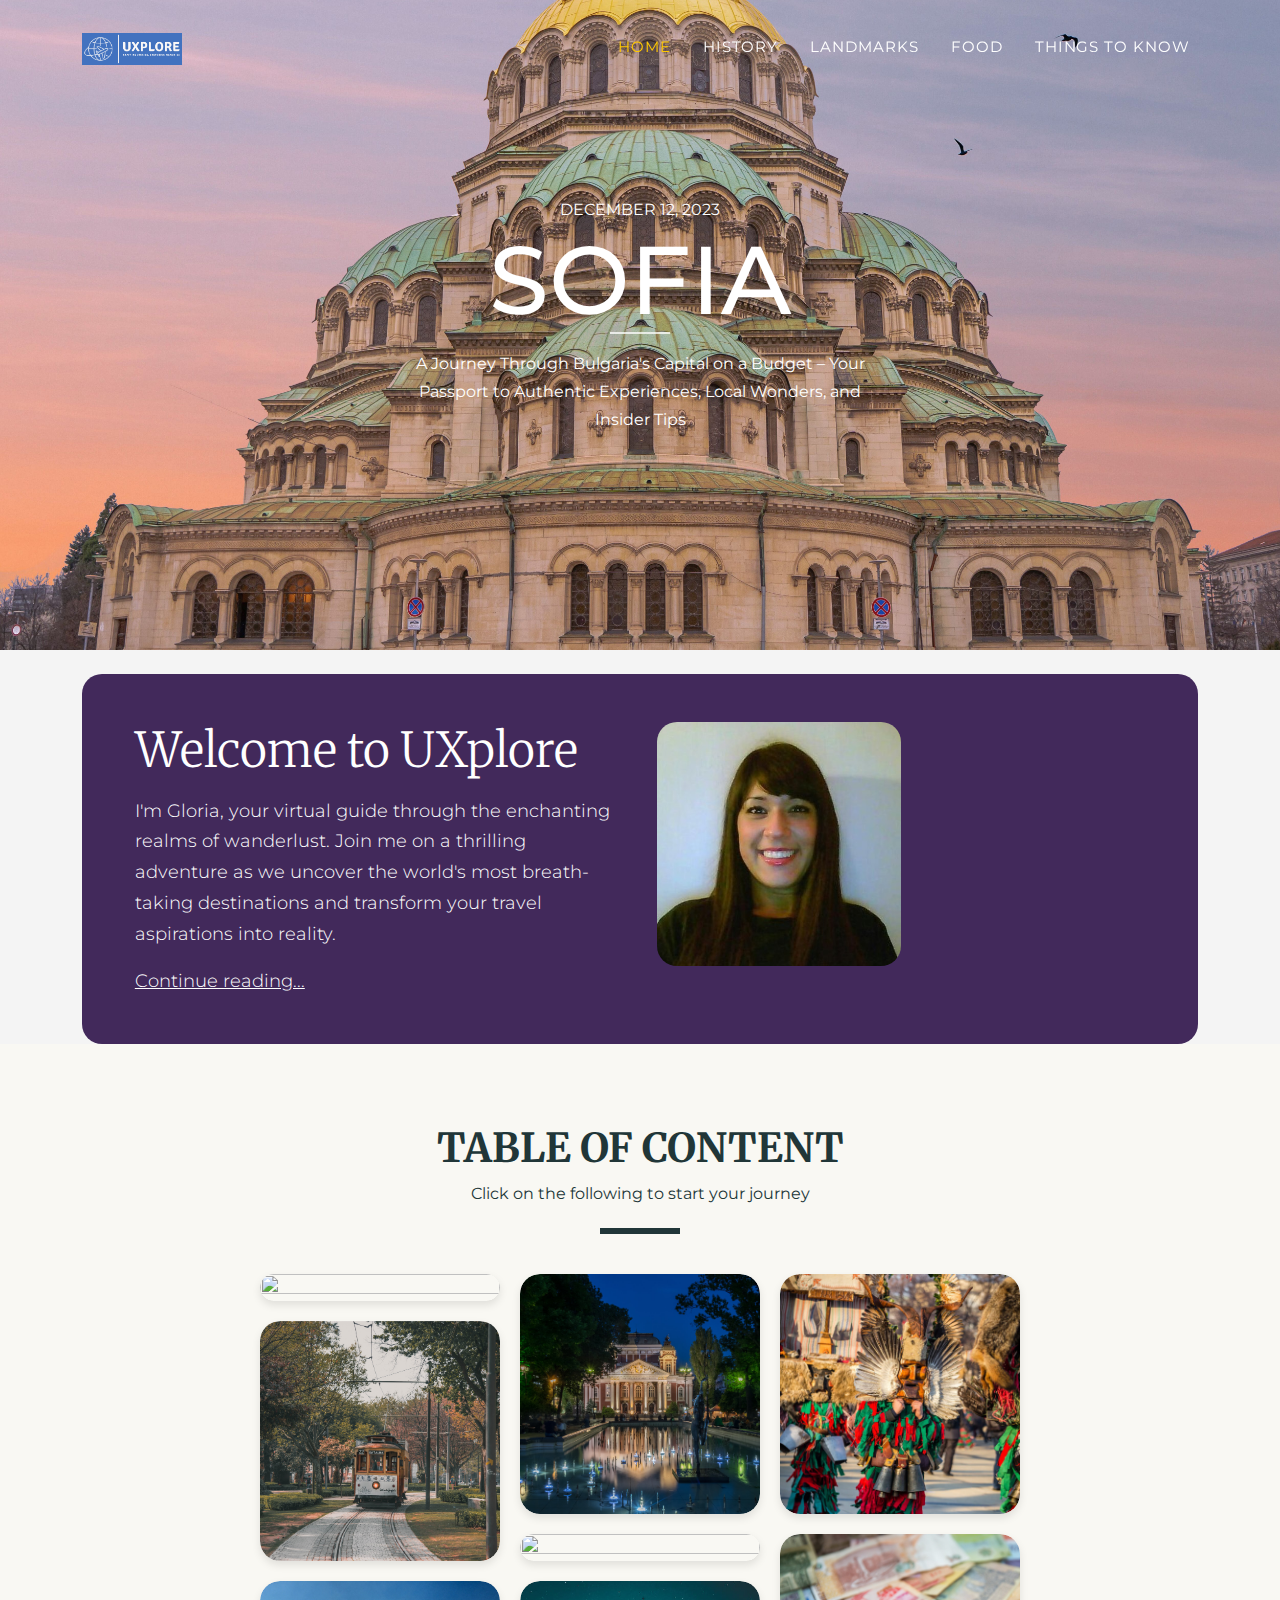
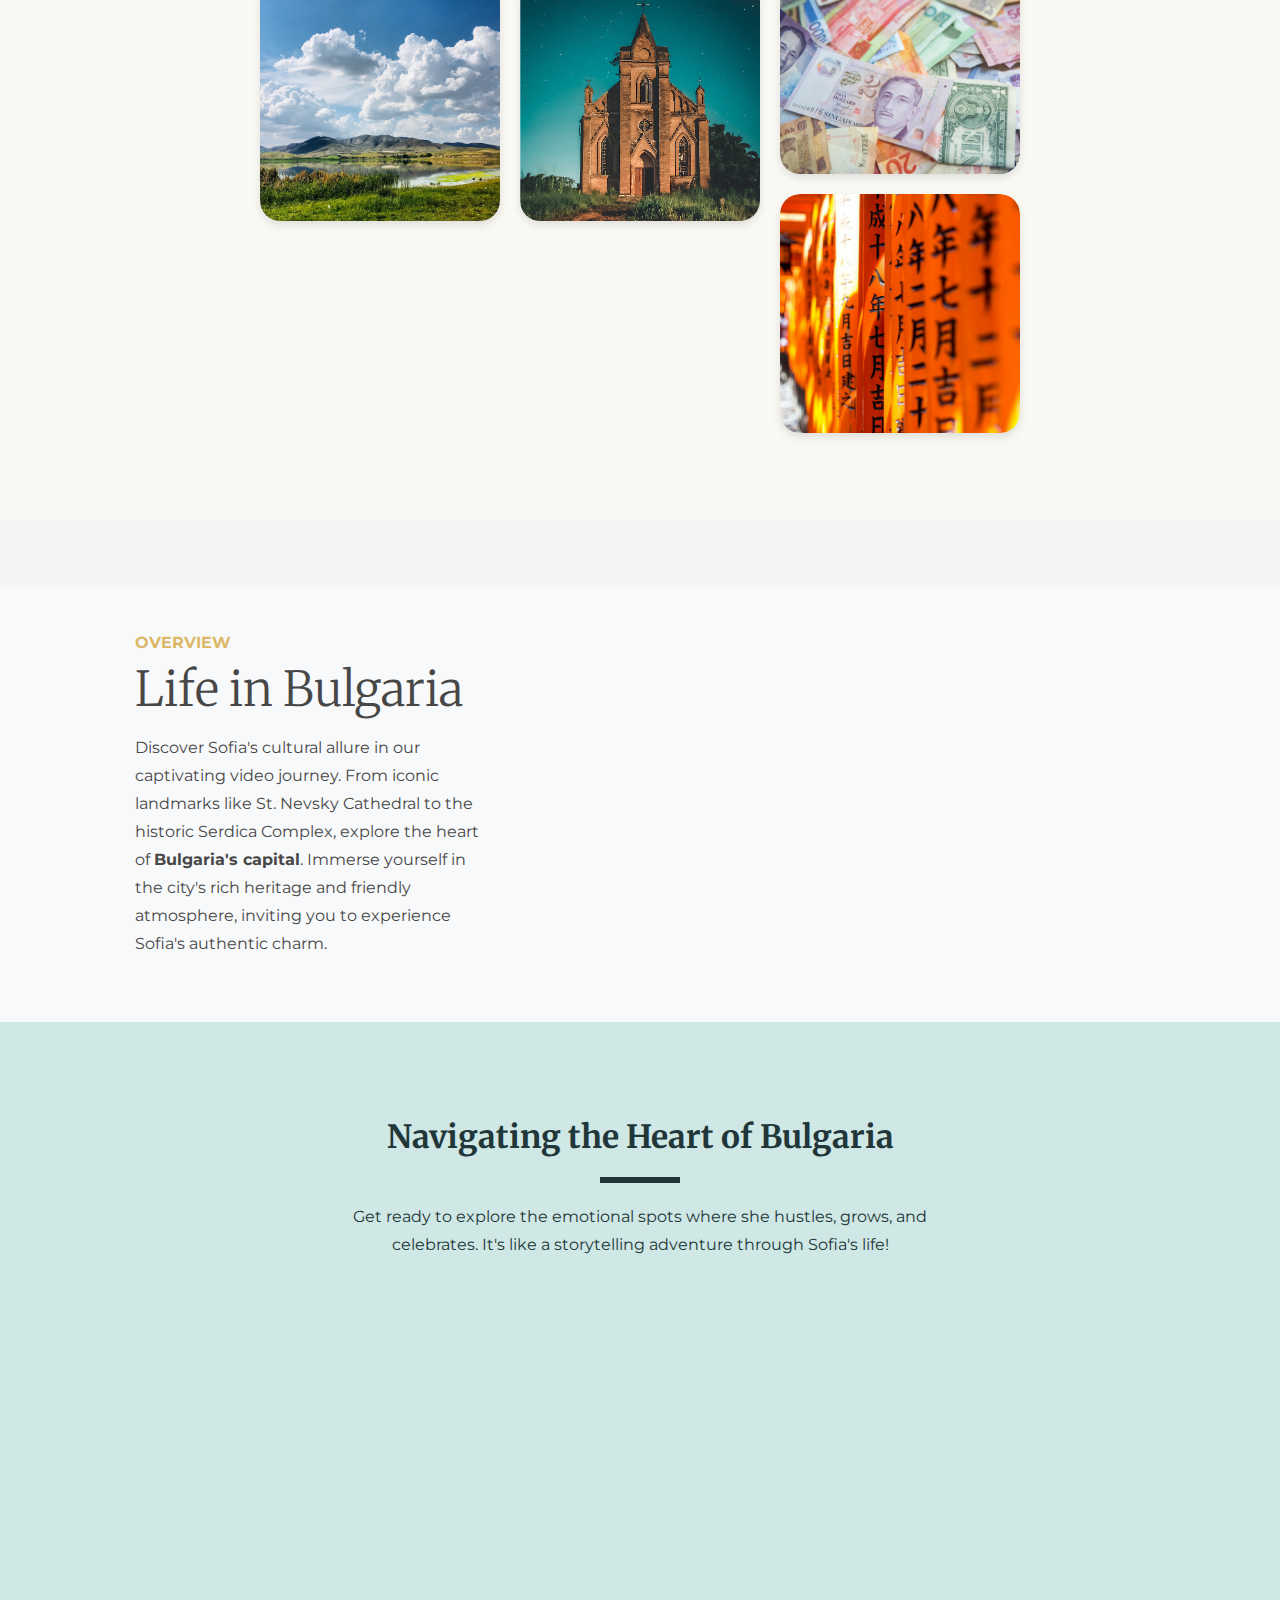
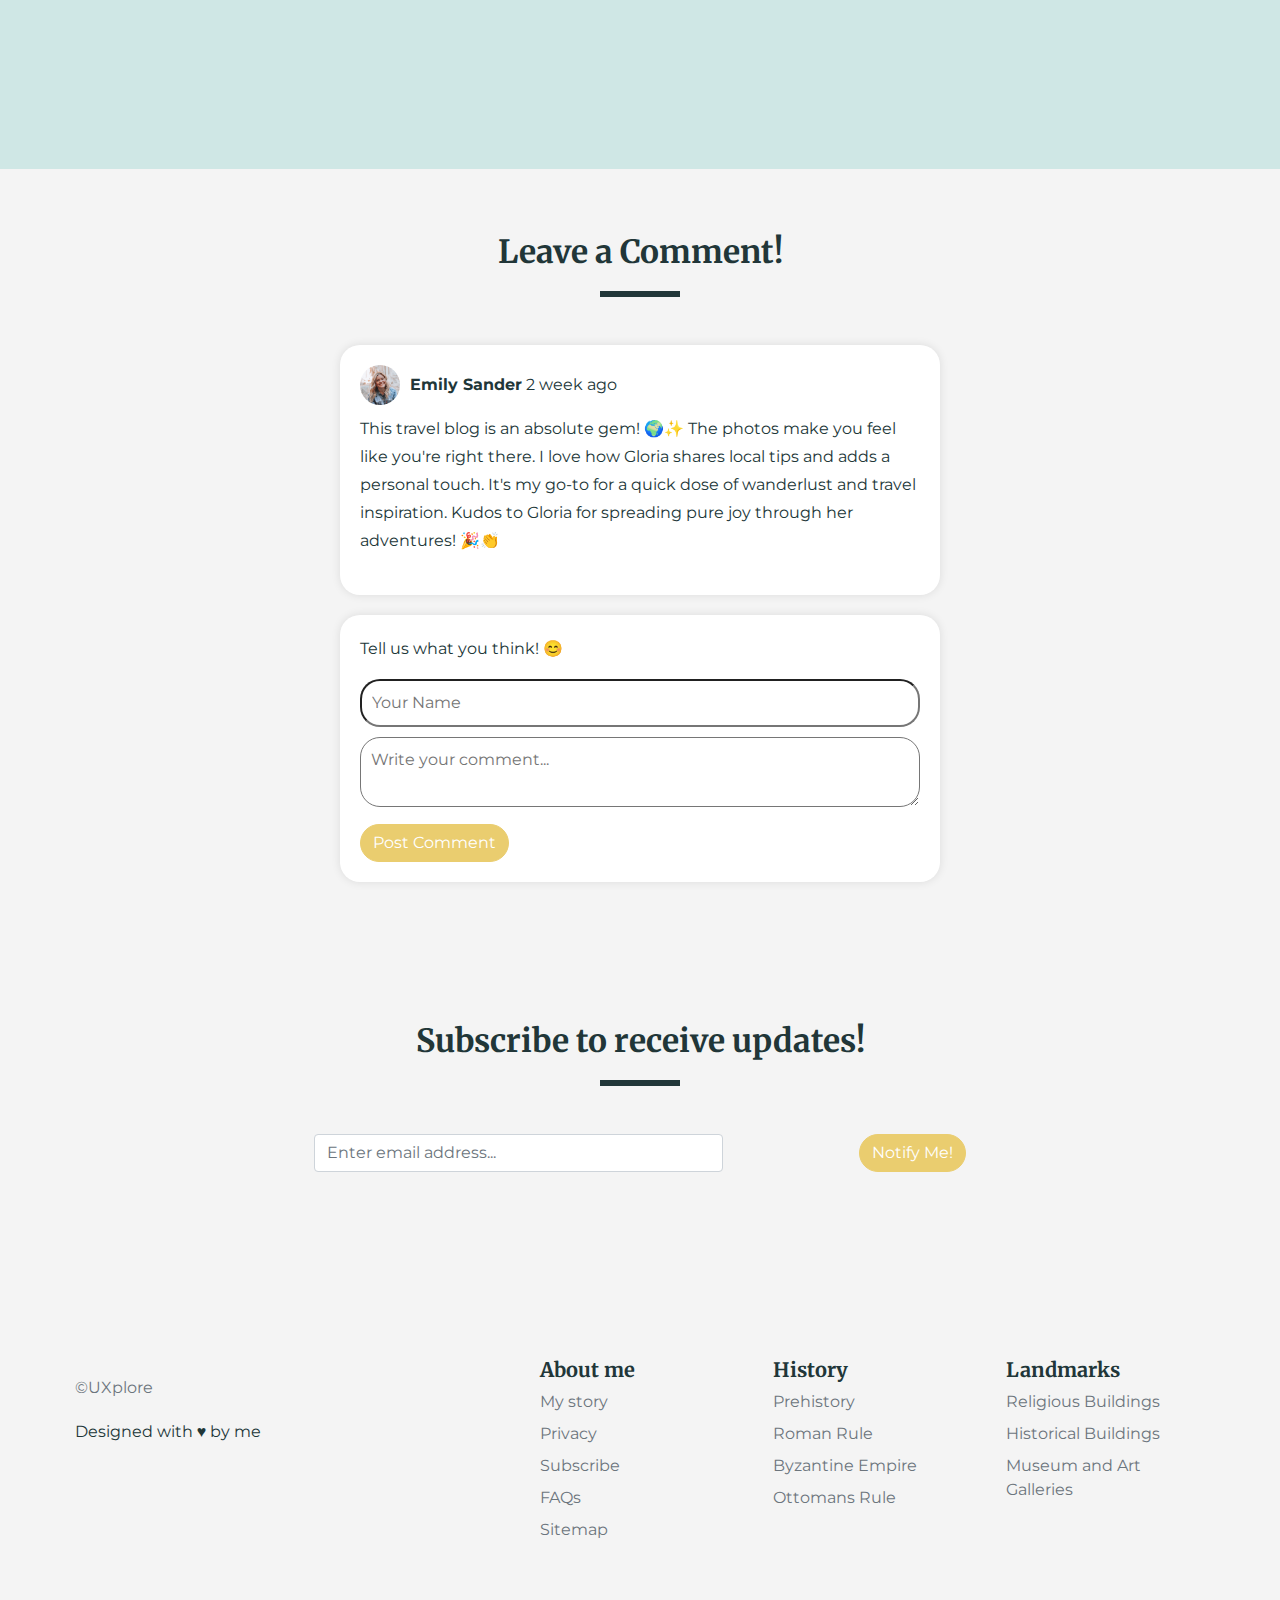
==== commit f8e6b39d: "Things to know page completed" ====
--- a/index.html
+++ b/index.html
@@ -20,6 +20,12 @@
         <link href="css/styles.css" rel="stylesheet" />
         <!-- CSS ANIMATION -->
         <link rel="stylesheet" href="https://cdnjs.cloudflare.com/ajax/libs/animate.css/4.1.1/animate.min.css"/>
+        <!-- Add this in the <head> section of your HTML -->
+        <link rel="stylesheet" href="https://unpkg.com/leaflet/dist/leaflet.css" />
+        <script src="https://unpkg.com/leaflet/dist/leaflet.js"></script>
+        <!--  -->
+      
+
     </head>
     <body id="page-top">
 
@@ -29,7 +35,10 @@
  <!-- NAVIGATION -->
  <nav class="navbar navbar-expand-lg navbar-dark fixed-top" id="mainNav">
     <div class="container">
-        <a class="navbar-brand" href="index.html"><img src="assets/img/navbar-logo.svg" alt="..." /></a>
+        <a class="navbar-brand" href="index.html">
+            <img src="assets/img/logo2.png" alt="Logo" class="logo-img" />
+        </a>
+        
             <button class="navbar-toggler" type="button" data-bs-toggle="collapse" data-bs-target="#navbarResponsive" aria-controls="navbarResponsive" aria-expanded="false" aria-label="Toggle navigation">
             Menu
                 <i class="fas fa-bars ms-1"></i>
@@ -61,47 +70,34 @@
 <!-- MASTHEAD -->
 
 
-<!-- UXPLORE INTRO -->
-<section class="page-section" id="team">
-    <div class="container">
-        <div class="text-center">
-            <h2 class="section-heading text-uppercase">Welcome to UXplore</h2>
-                <h3 class="section-subheading text-muted">Your Gateway to Wanderlust Wonderland!</h3>
-        </div>
-                    <div class="row justify-content-center">
-
-                        <div class="col-lg-1"></div>
-
-                        <div class="col-lg-4">
-                            <div class="team-member">
-                                <img class="mx-auto rounded-circle" src="assets/img/profile-picture/Profile picture.jpg" alt="..." />
-                                    <h4></h4>
-                                        <p class="text-muted"></p>
-                            </div>
-                        </div>
-                        <div class="col-lg-6">
-                            <div class="team-member">
-                                <h4>Hey, fellow travel enthusiasts!</h4>
-                                    <p class="text-muted">I'm Gloria, your virtual guide through the enchanting realms of wanderlust. Join me on a thrilling adventure as we uncover the world's most breathtaking destinations and transform your travel aspirations into reality.</p>
-                            </div>
-                        </div>
-
-                        <div class="col-lg-1"></div>
-
-                    </div>
-                    <div class="row">
-                        <div class="col-lg-8 mx-auto text-center"><p class="large text-muted"></p></div>
-        </div>
-    </div>
-</section>
-<!-- UXPLORE INTRO -->
-
-
-<!-- IMAGE GALLERY -->
-<section class="imagegallery" style="background-color:#6689db">
-    <div class="container-imagegallery mt-5">
-        <h1 class="text-center tran animate__animated animate__fadeInLeft" style="color:#fff"  style="visibility: visible;">TABLE OF CONTENT</h1>
-            <p class="text-center tran animate__animated animate__fadeInRight" style="font-size: 1rem; color: #fff; visibility: visible;">Click on the following to start your journey</p>
+
+<!-- ONE FEATURED POST: UXPLORE INTRO -->
+<section>
+    <div class="container mt-4">
+        <div class="jumbotron p-3 p-md-5 text-white rounded-20 featured-background">
+            <div class="row">
+                <div class="col-md-6">
+                    <h1 class="display-4 font-italic">Welcome to UXplore</h1>
+                    <p class="lead my-3">I'm Gloria, your virtual guide through the enchanting realms of wanderlust. Join me on a thrilling adventure as we uncover the world's most breath-taking destinations and transform your travel aspirations into reality.</p>
+                    <p class="lead mb-0"><a href="#" class="text-white font-weight-bold">Continue reading...</a></p>
+                </div>
+                <div class="col-md-6">
+                    <!-- Insert your image here with a smaller size -->
+                    <img src="assets/img/uxplore-intro/profile-picture.jpg" class="img-fluid rounded-20 custom-image-size" alt="Image description">
+                </div>
+            </div>
+        </div>
+    </div>
+</section>
+<!-- ONE FEATURED POST: UXPLORE INTRO -->
+
+
+
+<!-- TABLE OF CONTENT -->
+<section class="imagegallery" style="background-color:#F9F8F3" style="padding-bottom: 0; padding-top: 0">
+    <div class="container-imagegallery">
+        <h1 class="text-center tran animate__animated animate__fadeInLeft" style="visibility: visible;" >TABLE OF CONTENT</h1>
+            <p class="text-center tran animate__animated animate__fadeInRight" style="font-size: 1rem; visibility: visible;">Click on the following to start your journey</p>
                 <div class="about-border"></div>
                     <div class="album">
                     <div class="responsive-container-block bg">
@@ -187,76 +183,158 @@
                 </div>
     </div>
 </section>
-<!-- IMAGE GALLERY -->
+<!--TABLE OF CONTENT -->
 <!-- SOURCE: https://workik.com/best-gallery-designs-for-websites-with-html-css-and-javascript -->
 
 
 
-
 <!-- POST FEATURED WITH YOUTUBE VIDEO START -->
-<section class="page-section" id="team">
+<section class="page-section bg-light" style="padding: 0" id="team">
     <div class="container">
         <div class="text-center">
             <h2 class="section-heading text-uppercase"></h2>
-                <h3 class="section-subheading text-muted"></h3>
-        </div>
-                    <div class="row">
-                        <div class="col-md-5 px-0">
-                                <div class="jumbotron p-3 p-md-5" style="color:#474747;">
-                                    <h2 style="font-size: 1rem; color: #DBB866; font-family: 'Montserrat'; font-weight: 500;">ABOUT SOFIA</h2>
-                                        <h1 class="display-4 font-italic" style="font-family:'Merriweather', 'serif'">Tour Video of Sofia</h1>
-                                            <p class="my-3">Discover Sofia's highlights on my initial day in the capital of Bulgaria. My exploration in Sofia encompasses a visit to the <b>Cathedral</b> and the elusive <b>Roman city of Serdica</b>, concealed beneath the city center.</p>
-                                </div>
-                        </div>
-                        <div class="col-md-7 px-0">
-                                    <iframe width="600" height="320" src="https://www.youtube.com/embed/sDpMIFDKUvM?autoplay=1&mute=1" title="A LOST CITY Under SOFIA | Exploring BULGARIA'S Capital" frameborder="0" allow="accelerometer; autoplay; clipboard-write; encrypted-media; gyroscope; picture-in-picture; web-share" allowfullscreen></iframe>
-                        </div>
-                    </div>
+            <h3 class="section-subheading text-muted"></h3>
+        </div>
+        <div class="row align-items-center">
+            <div class="col-md-5">
+                <div class="jumbotron p-3 p-md-5" style="color: #474747;">
+                    <h2 style="font-size: 1rem; color: #DBB866; font-family: 'Montserrat'; font-weight: 500;"><b>OVERVIEW</b></h2>
+                    <h1 class="display-4 font-italic" style="font-family: 'Merriweather', 'serif'">Life in Bulgaria</h1>
+                    <p class="my-3">Discover Sofia's cultural allure in our captivating video journey. From iconic landmarks like St. Nevsky Cathedral to the historic Serdica Complex, explore the heart of <b>Bulgaria's capital</b>. Immerse yourself in the city's rich heritage and friendly atmosphere, inviting you to experience Sofia's authentic charm.</p>
+                </div>
+            </div>
+            <div class="col-md-7">
+                <iframe width="100%" height="320" class="rounded-20" src="https://www.youtube.com/embed/uNRW34nmSC4?autoplay=1&mute=1" title="Life in Bulgaria - The Least Known Country in Europe" frameborder="0" allow="accelerometer; autoplay; clipboard-write; encrypted-media; gyroscope; picture-in-picture; web-share" allowfullscreen></iframe>
+                <!-- VIDEO SOURCE: https://www.youtube.com/watch?v=uNRW34nmSC4 -->
+            </div>
+        </div>
     </div>
 </section>
 <!-- POST FEATURED WITH YOUTUBE VIDEO END -->
 
 
-<!-- INTERESTING FACTS BANNER START -->
-<div class="container mt-5 bg-light">
-    <div class="row justify-content-center">
-
-        <div class="col-sm-1"></div>
-
-        <div class="col-sm-3 tran animate__animated animate__fadeInUp" data-wow-delay="0.2s" style="visibility: visible; animation-delay: 0.8s;">
-            <div class="wrapper-test">
-                <img class="icon-test" src="assets/mountains.png">
-                    <h3 class="text-test">Sofia is nestled in the foot of a mountain</h3>
-        </div>
-                        <p>Sofia lies at the foot of Mount Vitosha which adds to its natural beauty. The mountain stands as a guard to the city in many ways including protecting it from harsh climatic conditions. Yet it offers a breathtaking backdrop and is a playground for outdoor adventure.</p>
-                        <p></p>
-            </div>
-        <div class="col-sm-3 tran animate__animated animate__fadeInUp" data-wow-delay="0.2s" style="visibility: visible; animation-delay: 1.2s;">
-            <div class="wrapper-test">
-                <img class="icon-test" src="assets/diversity.png">
-                    <h3 class="text-test">Sofia’s population is diverse</h3>
-        </div>
-                        <p>The dominant ethnic group in Sofia is Bulgarians. Yet the population also consists of significant minority groups such as Turks, Roma, and Russians. The largest minority group is the Bulgarian Turks who account for attest 10% of the country’s entire population.</p>
-                        <p></p>
-            </div>
-        <div class="col-sm-3 tran animate__animated animate__fadeInUp" data-wow-delay="0.2s" style="visibility: visible; animation-delay: 1.6s;">
-            <div class="wrapper-test">
-                <img  class="icon-test" src="assets/green-city.png">
-                    <h3 class="text-test">Sofia is one of Europe’s greenest capitals</h3>   
-        </div>     
-                        <p>This city has earned a reputation for sustainability and commitment to greenery. This has made Sofia a remarkable green oasis with an extensive network of parks and lush green spaces making it one of the greenest capitals in Europe.</p>
-                        <p></p>
-            </div>
-        
-        <div class="col-sm-1"></div>
+  
+<!-- OPENSTREET MAP -->
+<section class="page-section" style="background-color:#CFE7E5" id="about">
+    <div class="container px-4 px-lg-5">
+        <div class="row gx-4 gx-lg-5 justify-content-center">
+            <div class="col-lg-8 text-center">
+                <h2 class="mt-0">Navigating the Heart of Bulgaria</h2>
+                <div class="about-border"></div>
+                <p class="text-white-75 mb-6">Get ready to explore the emotional spots where she hustles, grows, and celebrates. It's like a storytelling adventure through Sofia's life!</p>
+            </div>
+        </div>
+   
+        <div class="portfolio-item" style="position: relative;">
+            <!-- Container for the map -->
+            <div id="map" style="height: 350px;"></div>
+
+            <!-- Add pins/markers with Leaflet JavaScript -->
+            <script>
+                var map = L.map('map').setView([42.6977, 23.3219], 13); // Sofia coordinates and zoom level
+
+                L.tileLayer('https://{s}.tile.openstreetmap.org/{z}/{x}/{y}.png', {
+                    attribution: '© OpenStreetMap contributors'
+                }).addTo(map);
+
+                // Add a marker for Sofia
+                L.marker([42.6977, 23.3219]).addTo(map)
+                    .bindPopup('Sofia, Bulgaria'); // Customize the popup content
+            </script>
+        </div>
     </div>
 </div>
-<!-- INTERESTING FACTS BANNER END -->
+</section>
+<!-- OPENSTREET MAP END -->
+
+
+
+<!-- COMMENTS SECTION -->
+<section class="leave-comment-section">
+    <h2 class="mb-3 text-center" class=>Leave a Comment!</h2>
+                <div class="about-border mb-5"></div>
+    <div class="comment-section rounded-20">
+        <div class="comment">
+            <div class="user-info">
+                <img src="assets/img/comments-section/young-woman-photo.jpg" alt="Image of a young girl">
+                <div>
+                    <!-- IMAGE SOURCE: https://unsplash.com/photos/woman-smiling-wearing-denim-jacket-TSZo17r3m0s -->
+                    <strong>Emily Sander</strong>
+                    <span>2 week ago</span>
+                </div>
+            </div>
+            <p>This travel blog is an absolute gem! 🌍✨ The photos make you feel like you're right there. I love how Gloria shares local tips and adds a personal touch. It's my go-to for a quick dose of wanderlust and travel inspiration. Kudos to Gloria for spreading pure joy through her adventures! 🎉👏</p>
+        </div>
+    </div>
+
+        <!-- Add more comments here -->
+        <div class="comment-section rounded-20">
+        <div id="comments"></div>
+<p>Tell us what you think! 😊</p>
+        <input type="text" id="nameInput" placeholder="Your Name" class="rounded-20">
+        <textarea id="commentInput" placeholder="Write your comment..." class="rounded-20"></textarea>
+        <button class="btn btn-primary" onclick="postComment()">Post Comment</button>
+    </div>
+</div>
+</section>
+
+<script>
+    function postComment() {
+        var nameInput = document.getElementById("nameInput");
+        var commentInput = document.getElementById("commentInput");
+
+        var name = nameInput.value.trim();
+        var commentText = commentInput.value.trim();
+
+        if (name !== "" && commentText !== "") {
+            var commentSection = document.getElementById("comments");
+
+            var newComment = document.createElement("div");
+            newComment.className = "comment";
+
+            var userInfo = document.createElement("div");
+            userInfo.className = "user-info";
+
+            var userAvatar = document.createElement("img");
+            userAvatar.src = "assets/new-background2.jpg";
+            userAvatar.alt = "User Avatar";
+            userAvatar.width = 40;
+            userAvatar.height = 40;
+            userAvatar.style.borderRadius = "50%";
+            userAvatar.style.marginRight = "10px";
+
+            var userDetail = document.createElement("div");
+            var username = document.createElement("strong");
+            username.appendChild(document.createTextNode(name));
+            var timestamp = document.createElement("span");
+            timestamp.appendChild(document.createTextNode("Just now"));
+
+            userDetail.appendChild(username);
+            userDetail.appendChild(timestamp);
+
+            userInfo.appendChild(userAvatar);
+            userInfo.appendChild(userDetail);
+
+            var commentContent = document.createElement("p");
+            commentContent.appendChild(document.createTextNode(commentText));
+
+            newComment.appendChild(userInfo);
+            newComment.appendChild(commentContent);
+
+            commentSection.appendChild(newComment);
+
+            // Clear the input fields after posting the comment
+            nameInput.value = "";
+            commentInput.value = "";
+        }
+    }
+</script>
+<!-- COMMENTS SECTION -->
 
 
 
 <!-- SIGN UP -->
-<section class="signup-section mt-5 mb-6" style="background-color:#6689db" id="signup">
+<section class="signup-section mt-5 mb-6" id="signup">
     <div class="container px-4 px-lg-5">
         <div class="row gx-4 gx-lg-5">
             <div class="col-md-10 col-lg-8 mx-auto text-center">
@@ -301,11 +379,12 @@
     </div>
 </section>
 <!-- SIGN UP -->
+
+
                         
 <!-- FOOTER -->
-<div class="container bg-light">
-    <a href="" class="w3-button w3-light-grey"><i class="fa fa-arrow-up w3-margin-right"></i>To the top</a>
-    <footer class="row row-cols-1 row-cols-sm-2 row-cols-md-5 py-5 my-5 border-top">
+<div class="container-footer">
+    <footer class="row row-cols-1 row-cols-sm-2 row-cols-md-5 py-5 my-5">
         <div class="col mb-3">
             <a href="#" class="d-flex align-items-center mb-3 link-dark text-decoration-none">
                 <div class="divider-custom-icon"><i class="fas fa-star fa-lg"></i></div>
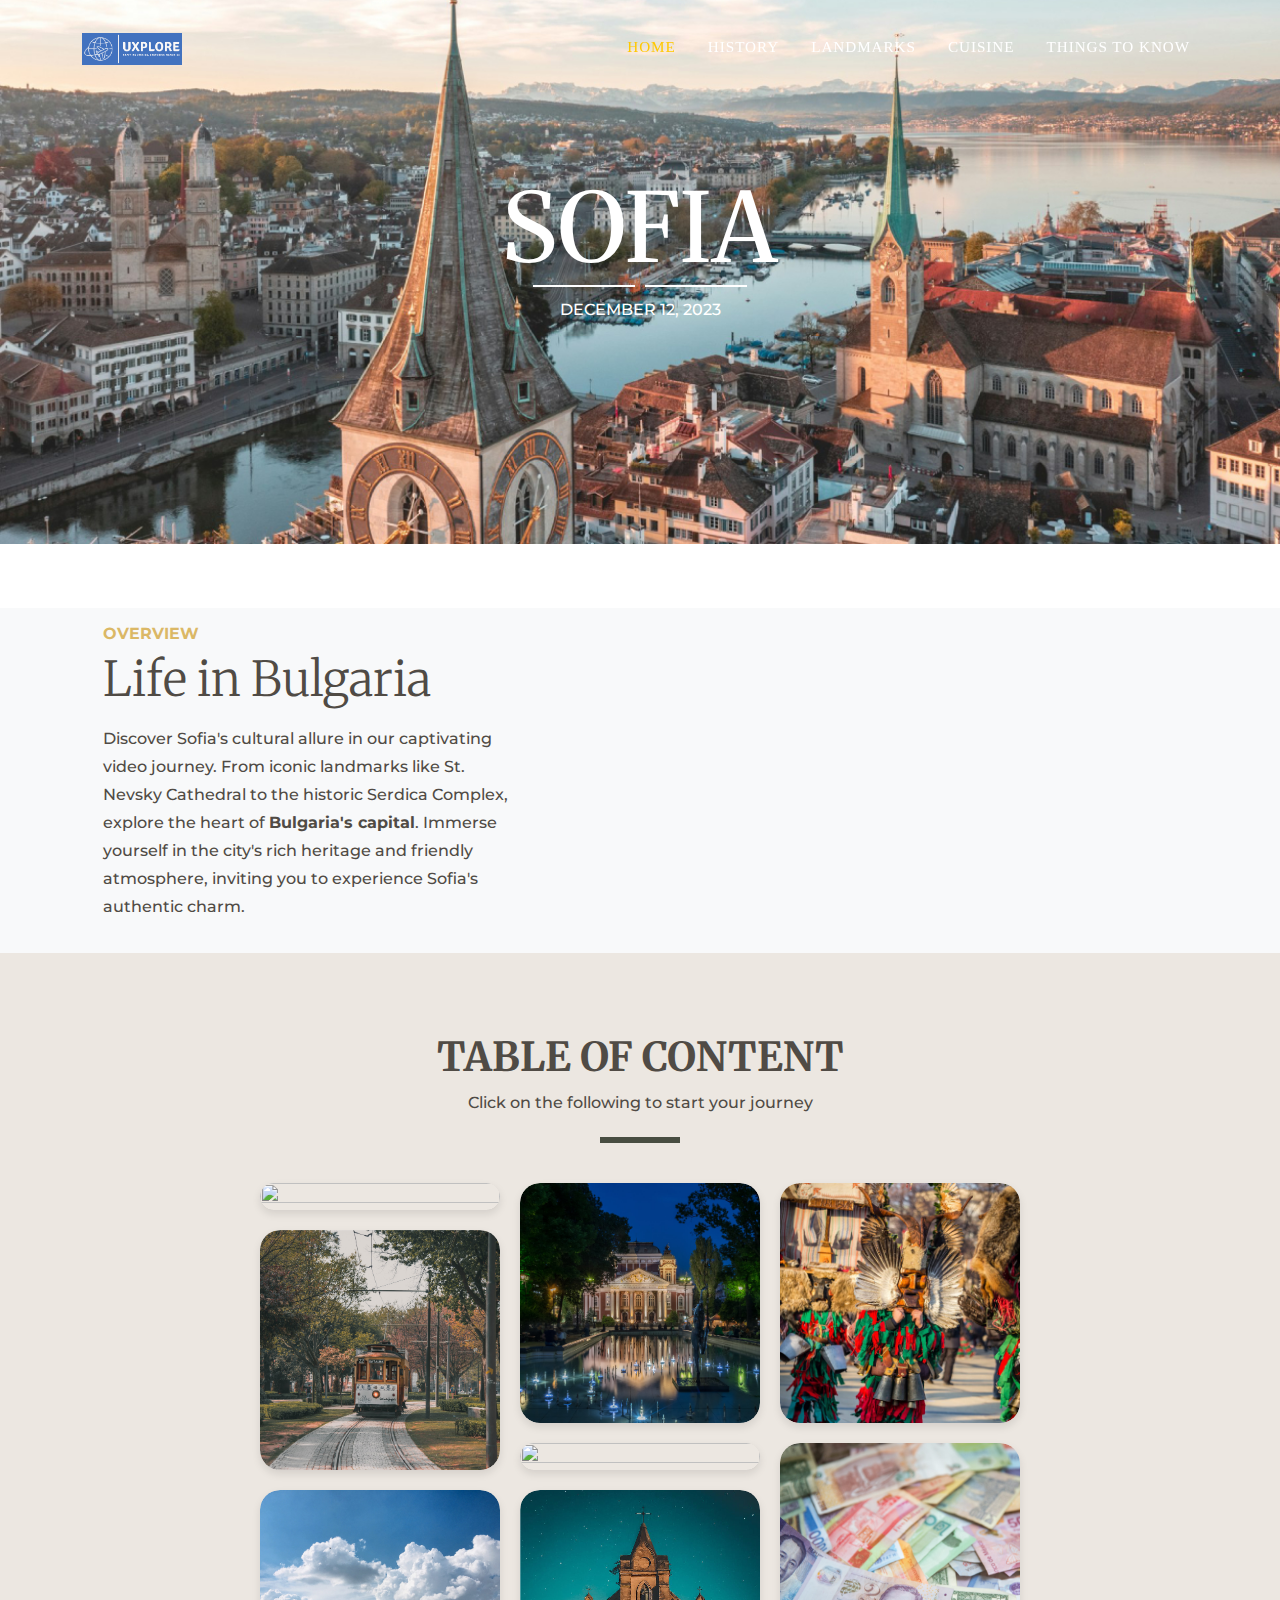
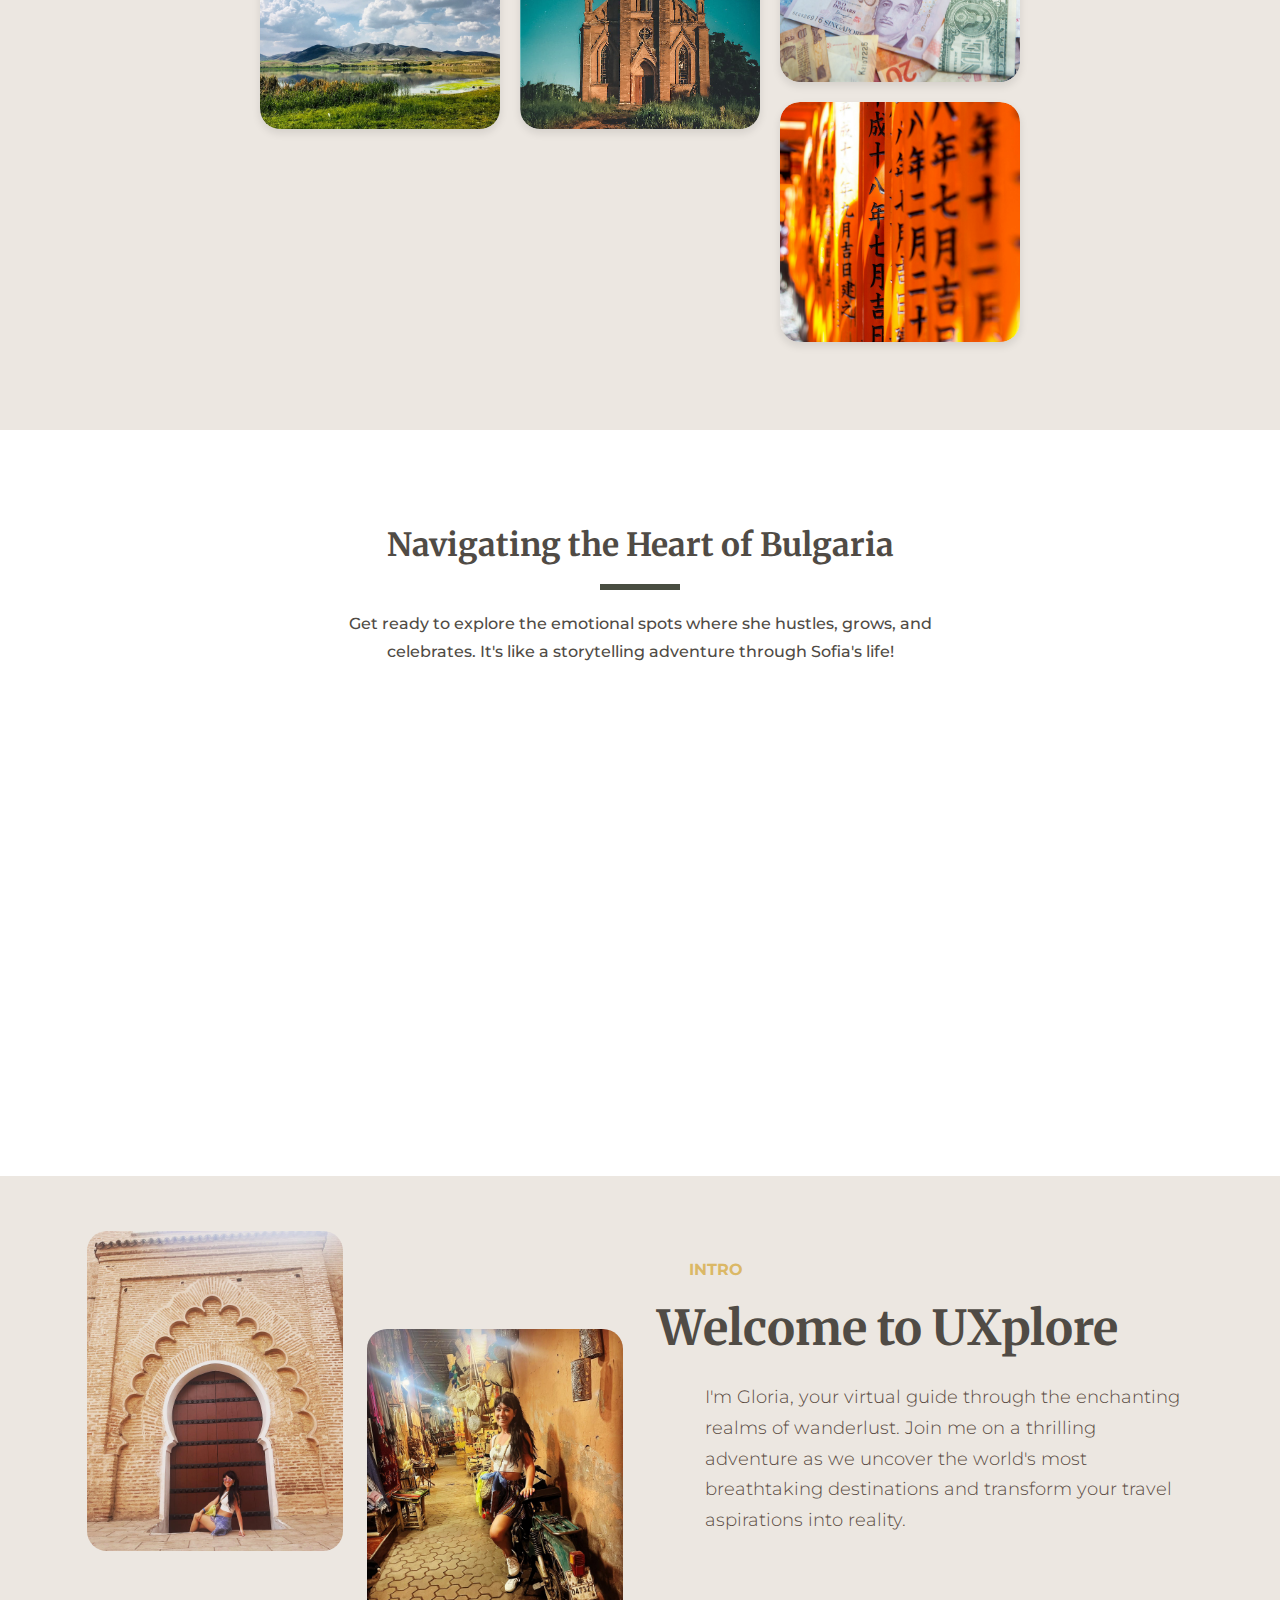
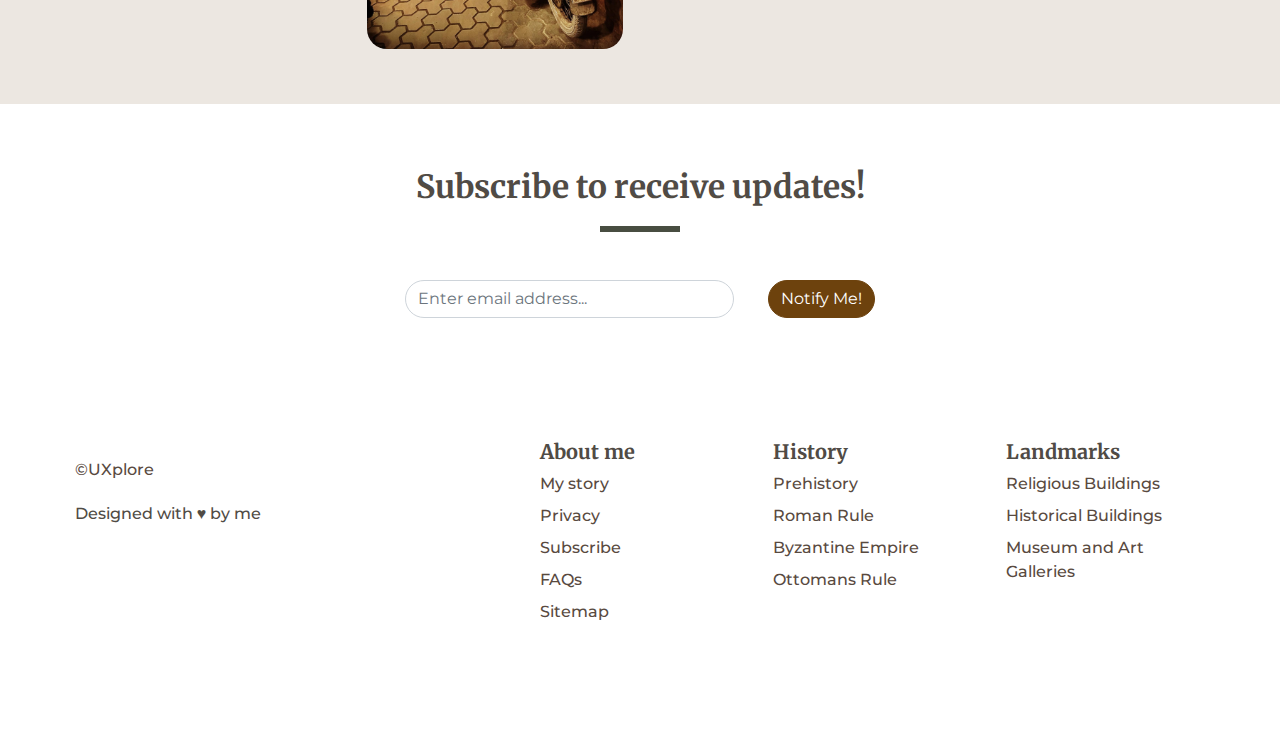
==== commit 3b70284a: "Colour applied to landmarks page" ====
--- a/index.html
+++ b/index.html
@@ -48,7 +48,7 @@
                             <li class="nav-item"><a class="nav-link active" href="index.html">Home</a></li>
                             <li class="nav-item"><a class="nav-link" href="page-1.html">History</a></li>
                             <li class="nav-item"><a class="nav-link" href="page-2.html">Landmarks</a></li>
-                            <li class="nav-item"><a class="nav-link" href="page-3.html">Food</a></li>
+                            <li class="nav-item"><a class="nav-link" href="page-3.html">Cuisine</a></li>
                             <li class="nav-item"><a class="nav-link" href="page-4.html">Things to know</a></li>
                         </ul>
                     </div>
@@ -58,43 +58,44 @@
 
 
 <!-- MASTHEAD -->
-<header class="masthead">
+<header class="masthead fade-in-image">
     <div class="container">
-        <div class="masthead-subheading">DECEMBER 12, 2023</div>
-            <div class="masthead-heading">SOFIA</div>
-                <hr class="divider-food banner-divider"/></hr>
-                <p class="banner-paragraph">A Journey Through Bulgaria's Capital on a Budget – Your Passport to Authentic Experiences, Local Wonders, and Insider Tips</p>
-        </div>
+            <div class="masthead-heading" style="font-family: Merriweather">SOFIA</div>
+            <div class="divider"><i class="fa-brands fa-slack"></i></div>
+            <div class="masthead-subheading">DECEMBER 12, 2023</div>
     </div>
 </header>
 <!-- MASTHEAD -->
 
 
-
-<!-- ONE FEATURED POST: UXPLORE INTRO -->
-<section>
-    <div class="container mt-4">
-        <div class="jumbotron p-3 p-md-5 text-white rounded-20 featured-background">
-            <div class="row">
-                <div class="col-md-6">
-                    <h1 class="display-4 font-italic">Welcome to UXplore</h1>
-                    <p class="lead my-3">I'm Gloria, your virtual guide through the enchanting realms of wanderlust. Join me on a thrilling adventure as we uncover the world's most breath-taking destinations and transform your travel aspirations into reality.</p>
-                    <p class="lead mb-0"><a href="#" class="text-white font-weight-bold">Continue reading...</a></p>
-                </div>
-                <div class="col-md-6">
-                    <!-- Insert your image here with a smaller size -->
-                    <img src="assets/img/uxplore-intro/profile-picture.jpg" class="img-fluid rounded-20 custom-image-size" alt="Image description">
-                </div>
+<!-- POST FEATURED WITH YOUTUBE VIDEO START -->
+<section class="page-section bg-light" style="padding: 0" id="team">
+    <div class="container">
+        <div class="text-center">
+            <h2 class="section-heading text-uppercase"></h2>
+            <h3 class="section-subheading text-muted"></h3>
+        </div>
+        <div class="row align-items-center">
+            <div class="col-md-5">
+                <div class="p-3 p-md-5;">
+                    <h2 style="font-size: 1rem; color: #DBB866; font-family: 'Montserrat'; font-weight: 500;"><b>OVERVIEW</b></h2>
+                    <h1 class="display-4 font-italic" style="font-family: 'Merriweather', 'serif'">Life in Bulgaria</h1>
+                    <p class="my-3">Discover Sofia's cultural allure in our captivating video journey. From iconic landmarks like St. Nevsky Cathedral to the historic Serdica Complex, explore the heart of <b>Bulgaria's capital</b>. Immerse yourself in the city's rich heritage and friendly atmosphere, inviting you to experience Sofia's authentic charm.</p>
+                </div>
+            </div>
+            <div class="col-md-7">
+                <iframe width="100%" height="320" class="rounded-20" src="https://www.youtube.com/embed/uNRW34nmSC4?autoplay=1&mute=1" title="Life in Bulgaria - The Least Known Country in Europe" frameborder="0" loop=1 allow="accelerometer; autoplay; clipboard-write; encrypted-media; gyroscope; picture-in-picture; web-share" allowfullscreen></iframe>
+                <!-- VIDEO SOURCE: https://www.youtube.com/watch?v=uNRW34nmSC4 -->
             </div>
         </div>
     </div>
 </section>
-<!-- ONE FEATURED POST: UXPLORE INTRO -->
+<!-- POST FEATURED WITH YOUTUBE VIDEO END -->
 
 
 
 <!-- TABLE OF CONTENT -->
-<section class="imagegallery" style="background-color:#F9F8F3" style="padding-bottom: 0; padding-top: 0">
+<section class="imagegallery" style="background-color:#ECE7E1" style="padding-bottom: 0; padding-top: 0">
     <div class="container-imagegallery">
         <h1 class="text-center tran animate__animated animate__fadeInLeft" style="visibility: visible;" >TABLE OF CONTENT</h1>
             <p class="text-center tran animate__animated animate__fadeInRight" style="font-size: 1rem; visibility: visible;">Click on the following to start your journey</p>
@@ -141,7 +142,7 @@
                                 <a href="file:///C:/Users/glori/OneDrive/Desktop/website/narrative-website/page-3.html">
                                     <img class="img" src="assets/img/table-of-content/food.jpg">
                                     <!-- Source: https://unsplash.com/photos/white-ceramic-bowl-with-soup-Q4CLQ1BDybU -->
-                                        <div class="caption">Food</div>
+                                        <div class="caption">Cuisine</div>
                                 </a>
                             </div>
 
@@ -188,34 +189,8 @@
 
 
 
-<!-- POST FEATURED WITH YOUTUBE VIDEO START -->
-<section class="page-section bg-light" style="padding: 0" id="team">
-    <div class="container">
-        <div class="text-center">
-            <h2 class="section-heading text-uppercase"></h2>
-            <h3 class="section-subheading text-muted"></h3>
-        </div>
-        <div class="row align-items-center">
-            <div class="col-md-5">
-                <div class="jumbotron p-3 p-md-5" style="color: #474747;">
-                    <h2 style="font-size: 1rem; color: #DBB866; font-family: 'Montserrat'; font-weight: 500;"><b>OVERVIEW</b></h2>
-                    <h1 class="display-4 font-italic" style="font-family: 'Merriweather', 'serif'">Life in Bulgaria</h1>
-                    <p class="my-3">Discover Sofia's cultural allure in our captivating video journey. From iconic landmarks like St. Nevsky Cathedral to the historic Serdica Complex, explore the heart of <b>Bulgaria's capital</b>. Immerse yourself in the city's rich heritage and friendly atmosphere, inviting you to experience Sofia's authentic charm.</p>
-                </div>
-            </div>
-            <div class="col-md-7">
-                <iframe width="100%" height="320" class="rounded-20" src="https://www.youtube.com/embed/uNRW34nmSC4?autoplay=1&mute=1" title="Life in Bulgaria - The Least Known Country in Europe" frameborder="0" allow="accelerometer; autoplay; clipboard-write; encrypted-media; gyroscope; picture-in-picture; web-share" allowfullscreen></iframe>
-                <!-- VIDEO SOURCE: https://www.youtube.com/watch?v=uNRW34nmSC4 -->
-            </div>
-        </div>
-    </div>
-</section>
-<!-- POST FEATURED WITH YOUTUBE VIDEO END -->
-
-
-  
 <!-- OPENSTREET MAP -->
-<section class="page-section" style="background-color:#CFE7E5" id="about">
+<section class="page-section" id="about">
     <div class="container px-4 px-lg-5">
         <div class="row gx-4 gx-lg-5 justify-content-center">
             <div class="col-lg-8 text-center">
@@ -249,87 +224,80 @@
 
 
 
-<!-- COMMENTS SECTION -->
-<section class="leave-comment-section">
-    <h2 class="mb-3 text-center" class=>Leave a Comment!</h2>
-                <div class="about-border mb-5"></div>
-    <div class="comment-section rounded-20">
-        <div class="comment">
-            <div class="user-info">
-                <img src="assets/img/comments-section/young-woman-photo.jpg" alt="Image of a young girl">
-                <div>
-                    <!-- IMAGE SOURCE: https://unsplash.com/photos/woman-smiling-wearing-denim-jacket-TSZo17r3m0s -->
-                    <strong>Emily Sander</strong>
-                    <span>2 week ago</span>
-                </div>
-            </div>
-            <p>This travel blog is an absolute gem! 🌍✨ The photos make you feel like you're right there. I love how Gloria shares local tips and adds a personal touch. It's my go-to for a quick dose of wanderlust and travel inspiration. Kudos to Gloria for spreading pure joy through her adventures! 🎉👏</p>
-        </div>
-    </div>
-
-        <!-- Add more comments here -->
-        <div class="comment-section rounded-20">
-        <div id="comments"></div>
-<p>Tell us what you think! 😊</p>
-        <input type="text" id="nameInput" placeholder="Your Name" class="rounded-20">
-        <textarea id="commentInput" placeholder="Write your comment..." class="rounded-20"></textarea>
-        <button class="btn btn-primary" onclick="postComment()">Post Comment</button>
-    </div>
-</div>
-</section>
-
-<script>
-    function postComment() {
-        var nameInput = document.getElementById("nameInput");
-        var commentInput = document.getElementById("commentInput");
-
-        var name = nameInput.value.trim();
-        var commentText = commentInput.value.trim();
-
-        if (name !== "" && commentText !== "") {
-            var commentSection = document.getElementById("comments");
-
-            var newComment = document.createElement("div");
-            newComment.className = "comment";
-
-            var userInfo = document.createElement("div");
-            userInfo.className = "user-info";
-
-            var userAvatar = document.createElement("img");
-            userAvatar.src = "assets/new-background2.jpg";
-            userAvatar.alt = "User Avatar";
-            userAvatar.width = 40;
-            userAvatar.height = 40;
-            userAvatar.style.borderRadius = "50%";
-            userAvatar.style.marginRight = "10px";
-
-            var userDetail = document.createElement("div");
-            var username = document.createElement("strong");
-            username.appendChild(document.createTextNode(name));
-            var timestamp = document.createElement("span");
-            timestamp.appendChild(document.createTextNode("Just now"));
-
-            userDetail.appendChild(username);
-            userDetail.appendChild(timestamp);
-
-            userInfo.appendChild(userAvatar);
-            userInfo.appendChild(userDetail);
-
-            var commentContent = document.createElement("p");
-            commentContent.appendChild(document.createTextNode(commentText));
-
-            newComment.appendChild(userInfo);
-            newComment.appendChild(commentContent);
-
-            commentSection.appendChild(newComment);
-
-            // Clear the input fields after posting the comment
-            nameInput.value = "";
-            commentInput.value = "";
-        }
-    }
-</script>
-<!-- COMMENTS SECTION -->
+<!-- ONE FEATURED POST: UXPLORE INTRO -->
+<section style="background-color:#ECE7E1">
+    <div class="container py-6" id="language">
+        <div class="row align-items-center flex-md-row-reverse">
+            <div class="col-md-6">
+                <div class="lc-block mb-4">
+                    <div editable="rich">
+                        <p style="color: #DBB866; margin-left: 2rem" class="mt-7"><b>INTRO</b></p>
+                        <h2 class="fw-bold display-5">Welcome to UXplore</h2>
+                    </div>
+                </div>
+                <div class="lc-block mb-5">
+                    <div editable="rich">
+                        <p class="lead text-muted" style="margin-left: 3rem">I'm Gloria, your virtual guide through the enchanting realms of wanderlust. Join me on a thrilling adventure as we uncover the world's most breathtaking destinations and transform your travel aspirations into reality.</p>
+                    </div>
+                </div>
+    
+                <div class="lc-block d-sm-flex align-items-center mb-4 overflow-hidden position-relative">
+                    <div class="d-inline-flex">
+                        <div>
+                          
+                        </div>
+    
+                        <div class="ms-3 align-self-center" editable="rich">
+                            <p></p>
+                        </div>
+                    </div>
+                </div>
+                <div class="lc-block d-sm-flex align-items-center mb-4">
+                    <div class="d-inline-flex">
+                        <div>
+                    
+                        </div>
+    
+                        <div class="ms-3 align-self-center" editable="rich">
+                            <p></p>
+                        </div>
+                    </div>
+                </div>
+                <div class="lc-block d-sm-flex align-items-center mb-4">
+                    <div class="d-inline-flex">
+                        <div>
+                           
+                        </div>
+    
+                        <div class="ms-3 align-self-center" editable="rich">
+                            <p></p>
+                        </div>
+                    </div>
+                </div>
+            </div>
+            <div class="col-md-6 d-flex gap-4">
+                <div class="col">
+                    <div class="lc-block">
+                        <img class="img-fluid rounded-20" src="assets/img/uxplore-section/profile-photo.jpg" sizes="(max-width: 1080px) 100vw, 1080px" width="1080" height="" alt="Photo by Rikonavt" loading="lazy">
+                    </div>
+                    <div class="lc-block my-4 rounded-20 bg-opacity-10" style="height:50px" style="width: 50px;">
+                        <!-- Use the panel to resize or change the color of this LC-block -->
+                    </div>
+                </div>
+                <div class="col">
+                    <div class="lc-block my-4 rounded-20 bg-opacity-10" style="min-height:50px" style="min-width: 50px;">
+                        <!-- resize this lc-block or change the color using the panel -->
+                    </div>
+                    <div class="lc-block">
+                        <img class="img-fluid rounded-20" src="assets/img/uxplore-section/personal-photo2.jpg" sizes="(max-width: 1080px) 100vw, 1080px" width="1080" height="" alt="Photo by Europeana" loading="lazy">
+                    </div>
+                </div>
+            </div>
+        </div>
+    </div>
+    </section>
+    <!-- CODE SNIPPET SOURCE: https://library.livecanvas.com/sections/feature-with-gallery-images-and-boxes-and-checklist/-->
+<!-- ONE FEATURED POST: UXPLORE INTRO -->
 
 
 
@@ -337,7 +305,7 @@
 <section class="signup-section mt-5 mb-6" id="signup">
     <div class="container px-4 px-lg-5">
         <div class="row gx-4 gx-lg-5">
-            <div class="col-md-10 col-lg-8 mx-auto text-center">
+            <div class="col-md-8 col-lg-6 mx-auto text-center">
                 <i class="fa-regular fa-paper-plane"></i>
                 <h2 class="mb-3">Subscribe to receive updates!</h2>
                 <div class="about-border mb-5"></div>
@@ -381,6 +349,7 @@
 <!-- SIGN UP -->
 
 
+
                         
 <!-- FOOTER -->
 <div class="container-footer">
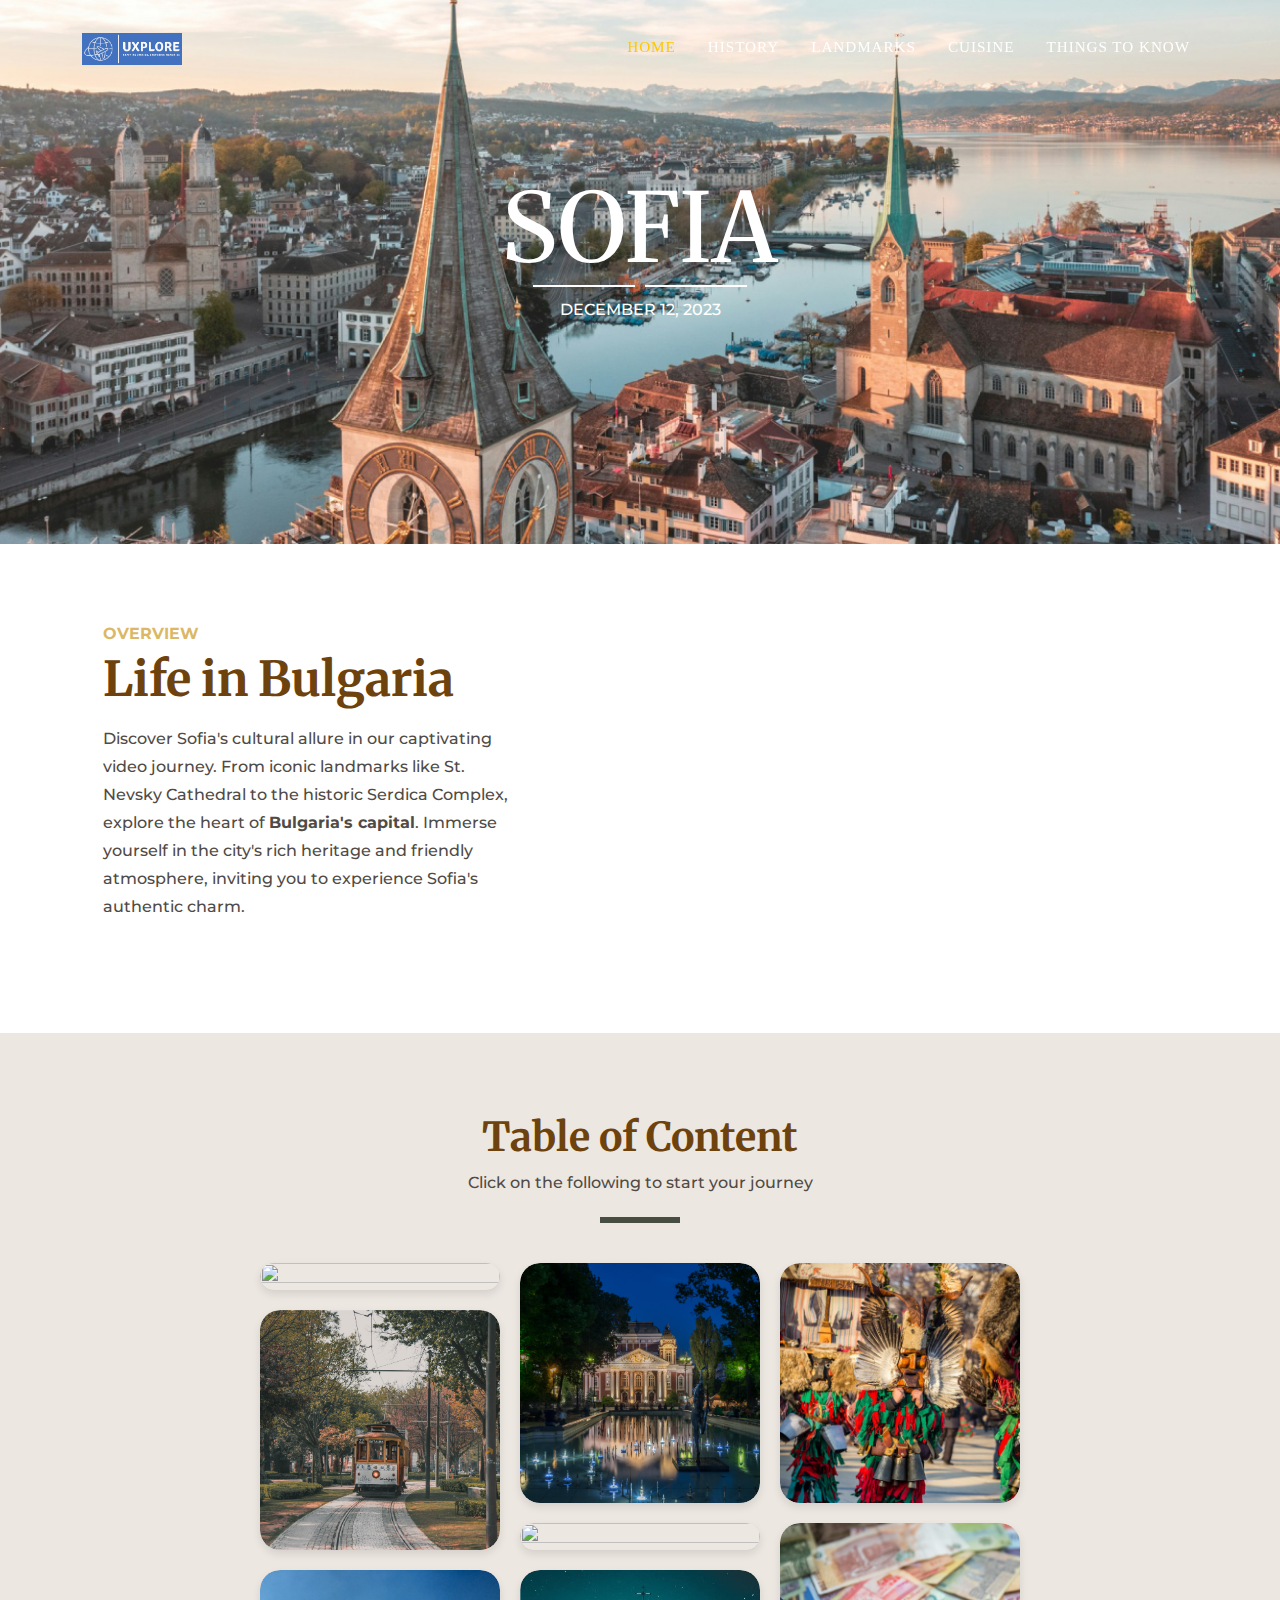
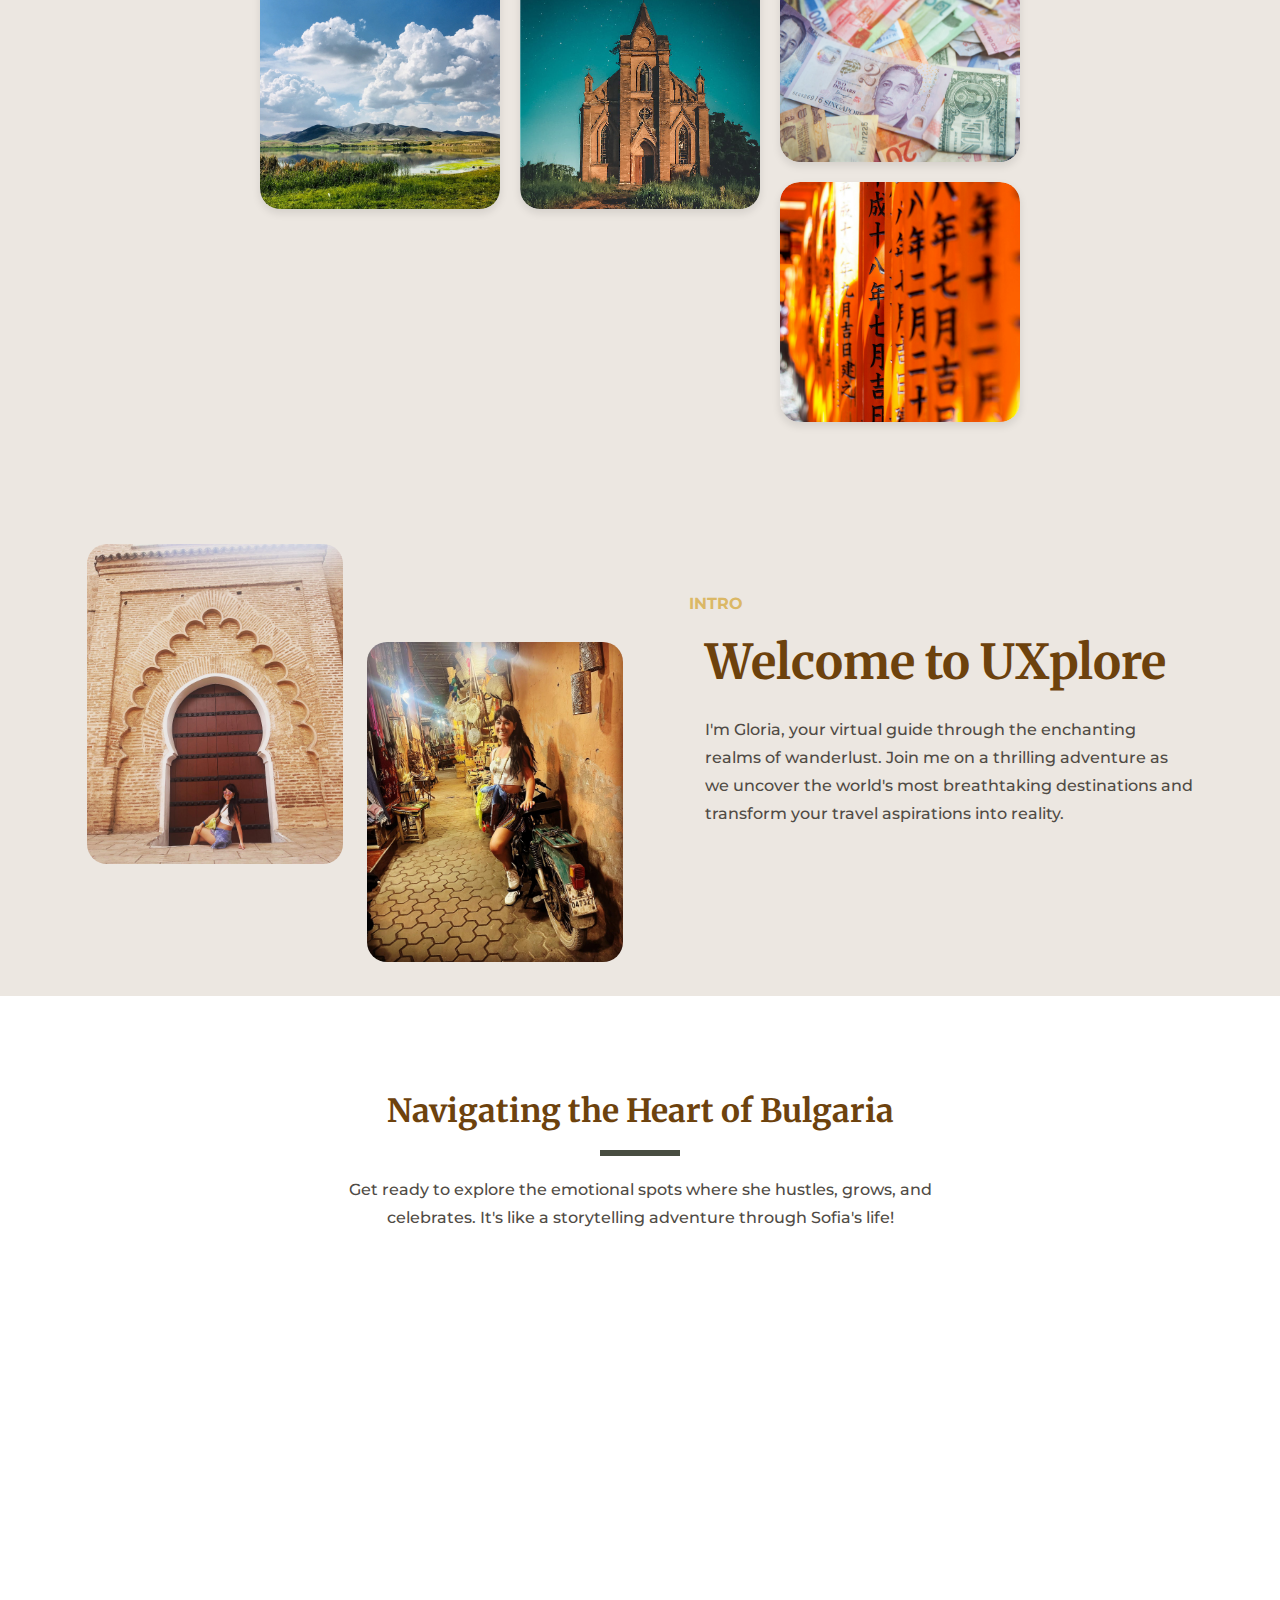
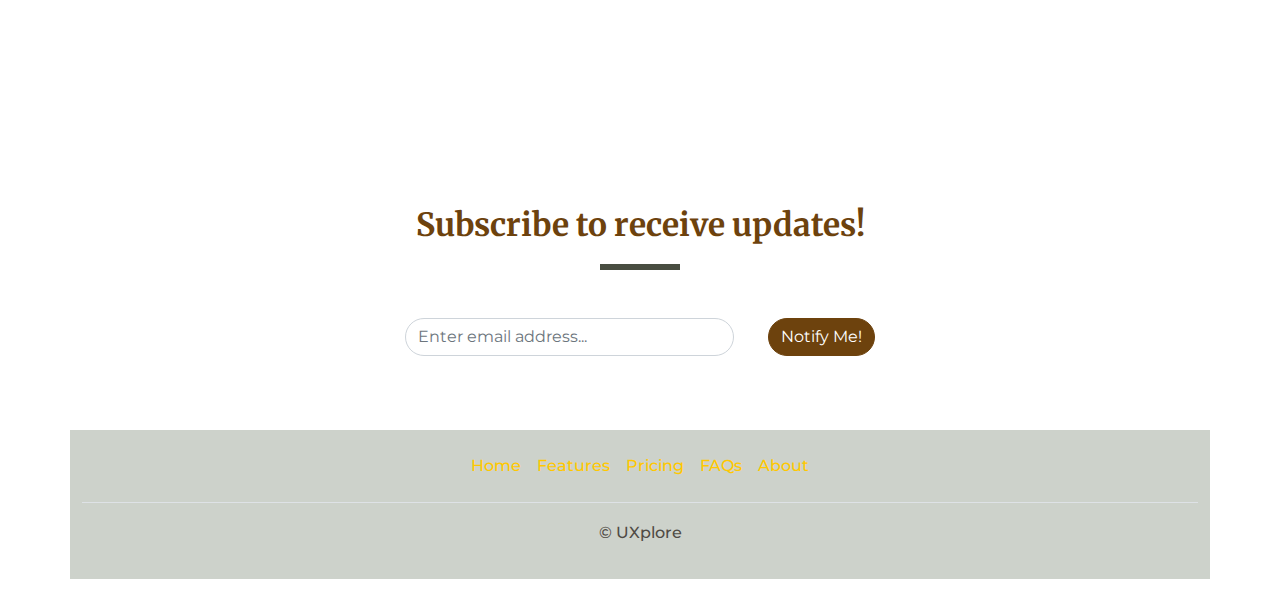
==== commit a88b0930: "Colour applied to all pages" ====
--- a/index.html
+++ b/index.html
@@ -69,7 +69,7 @@
 
 
 <!-- POST FEATURED WITH YOUTUBE VIDEO START -->
-<section class="page-section bg-light" style="padding: 0" id="team">
+<section class="page-section mb-7" style="padding: 0" id="team">
     <div class="container">
         <div class="text-center">
             <h2 class="section-heading text-uppercase"></h2>
@@ -79,7 +79,7 @@
             <div class="col-md-5">
                 <div class="p-3 p-md-5;">
                     <h2 style="font-size: 1rem; color: #DBB866; font-family: 'Montserrat'; font-weight: 500;"><b>OVERVIEW</b></h2>
-                    <h1 class="display-4 font-italic" style="font-family: 'Merriweather', 'serif'">Life in Bulgaria</h1>
+                    <h1 class="display-4 fw-bolder" style="color: #6d420d" style="font-family: 'Merriweather', 'serif'">Life in Bulgaria</h1>
                     <p class="my-3">Discover Sofia's cultural allure in our captivating video journey. From iconic landmarks like St. Nevsky Cathedral to the historic Serdica Complex, explore the heart of <b>Bulgaria's capital</b>. Immerse yourself in the city's rich heritage and friendly atmosphere, inviting you to experience Sofia's authentic charm.</p>
                 </div>
             </div>
@@ -97,7 +97,7 @@
 <!-- TABLE OF CONTENT -->
 <section class="imagegallery" style="background-color:#ECE7E1" style="padding-bottom: 0; padding-top: 0">
     <div class="container-imagegallery">
-        <h1 class="text-center tran animate__animated animate__fadeInLeft" style="visibility: visible;" >TABLE OF CONTENT</h1>
+        <h1 class="text-center tran fw-bolder animate__animated animate__fadeInLeft" style="color:#6d420d" style="visibility: visible;" >Table of Content</h1>
             <p class="text-center tran animate__animated animate__fadeInRight" style="font-size: 1rem; visibility: visible;">Click on the following to start your journey</p>
                 <div class="about-border"></div>
                     <div class="album">
@@ -186,41 +186,6 @@
 </section>
 <!--TABLE OF CONTENT -->
 <!-- SOURCE: https://workik.com/best-gallery-designs-for-websites-with-html-css-and-javascript -->
-
-
-
-<!-- OPENSTREET MAP -->
-<section class="page-section" id="about">
-    <div class="container px-4 px-lg-5">
-        <div class="row gx-4 gx-lg-5 justify-content-center">
-            <div class="col-lg-8 text-center">
-                <h2 class="mt-0">Navigating the Heart of Bulgaria</h2>
-                <div class="about-border"></div>
-                <p class="text-white-75 mb-6">Get ready to explore the emotional spots where she hustles, grows, and celebrates. It's like a storytelling adventure through Sofia's life!</p>
-            </div>
-        </div>
-   
-        <div class="portfolio-item" style="position: relative;">
-            <!-- Container for the map -->
-            <div id="map" style="height: 350px;"></div>
-
-            <!-- Add pins/markers with Leaflet JavaScript -->
-            <script>
-                var map = L.map('map').setView([42.6977, 23.3219], 13); // Sofia coordinates and zoom level
-
-                L.tileLayer('https://{s}.tile.openstreetmap.org/{z}/{x}/{y}.png', {
-                    attribution: '© OpenStreetMap contributors'
-                }).addTo(map);
-
-                // Add a marker for Sofia
-                L.marker([42.6977, 23.3219]).addTo(map)
-                    .bindPopup('Sofia, Bulgaria'); // Customize the popup content
-            </script>
-        </div>
-    </div>
-</div>
-</section>
-<!-- OPENSTREET MAP END -->
 
 
 
@@ -232,12 +197,13 @@
                 <div class="lc-block mb-4">
                     <div editable="rich">
                         <p style="color: #DBB866; margin-left: 2rem" class="mt-7"><b>INTRO</b></p>
-                        <h2 class="fw-bold display-5">Welcome to UXplore</h2>
+                        <h2 style="margin-left: 3rem; color:#6d420d"
+                        class="fw-bold display-5 fw-bolder">Welcome to UXplore</h2>
                     </div>
                 </div>
                 <div class="lc-block mb-5">
                     <div editable="rich">
-                        <p class="lead text-muted" style="margin-left: 3rem">I'm Gloria, your virtual guide through the enchanting realms of wanderlust. Join me on a thrilling adventure as we uncover the world's most breathtaking destinations and transform your travel aspirations into reality.</p>
+                        <p style="margin-left: 3rem">I'm Gloria, your virtual guide through the enchanting realms of wanderlust. Join me on a thrilling adventure as we uncover the world's most breathtaking destinations and transform your travel aspirations into reality.</p>
                     </div>
                 </div>
     
@@ -298,6 +264,41 @@
     </section>
     <!-- CODE SNIPPET SOURCE: https://library.livecanvas.com/sections/feature-with-gallery-images-and-boxes-and-checklist/-->
 <!-- ONE FEATURED POST: UXPLORE INTRO -->
+
+
+
+<!-- OPENSTREET MAP -->
+<section class="page-section" id="about">
+    <div class="container px-4 px-lg-5">
+        <div class="row gx-4 gx-lg-5 justify-content-center">
+            <div class="col-lg-8 text-center">
+                <h2 class="mt-0 fw-bolder" style="color:#6d420d">Navigating the Heart of Bulgaria</h2>
+                <div class="about-border"></div>
+                <p class="text-white-75 mb-6">Get ready to explore the emotional spots where she hustles, grows, and celebrates. It's like a storytelling adventure through Sofia's life!</p>
+            </div>
+        </div>
+   
+        <div class="portfolio-item" style="position: relative;">
+            <!-- Container for the map -->
+            <div id="map" style="height: 350px;"></div>
+
+            <!-- Add pins/markers with Leaflet JavaScript -->
+            <script>
+                var map = L.map('map').setView([42.6977, 23.3219], 13); // Sofia coordinates and zoom level
+
+                L.tileLayer('https://{s}.tile.openstreetmap.org/{z}/{x}/{y}.png', {
+                    attribution: '© OpenStreetMap contributors'
+                }).addTo(map);
+
+                // Add a marker for Sofia
+                L.marker([42.6977, 23.3219]).addTo(map)
+                    .bindPopup('Sofia, Bulgaria'); // Customize the popup content
+            </script>
+        </div>
+    </div>
+</div>
+</section>
+<!-- OPENSTREET MAP END -->
 
 
 
@@ -307,7 +308,7 @@
         <div class="row gx-4 gx-lg-5">
             <div class="col-md-8 col-lg-6 mx-auto text-center">
                 <i class="fa-regular fa-paper-plane"></i>
-                <h2 class="mb-3">Subscribe to receive updates!</h2>
+                <h2 class="mb-3 fw-bolder" style="color:#6d420d" >Subscribe to receive updates!</h2>
                 <div class="about-border mb-5"></div>
                 <!-- * * * * * * * * * * * * * * *-->
                 <!-- * * SB Forms Contact Form * *-->
@@ -352,54 +353,19 @@
 
                         
 <!-- FOOTER -->
-<div class="container-footer">
-    <footer class="row row-cols-1 row-cols-sm-2 row-cols-md-5 py-5 my-5">
-        <div class="col mb-3">
-            <a href="#" class="d-flex align-items-center mb-3 link-dark text-decoration-none">
-                <div class="divider-custom-icon"><i class="fas fa-star fa-lg"></i></div>
-            </a>
-                    <p class="text-muted">©UXplore</p><p>Designed with ♥ by me</p>
-        </div>
-
-
-        <div class="col mb-3">
-        </div>
-  
-        <div class="col mb-3">
-            <h5>About me</h5>
-                <ul class="nav flex-column">
-                    <li class="nav-item mb-2"><a href="#team" class="nav-link p-0 text-muted">My story</a></li>
-                    <li class="nav-item mb-2"><a href="#" class="nav-link p-0 text-muted">Privacy</a></li>
-                    <li class="nav-item mb-2"><a href="#" class="nav-link p-0 text-muted">Subscribe</a></li>
-                    <li class="nav-item mb-2"><a href="#" class="nav-link p-0 text-muted">FAQs</a></li>
-                    <li class="nav-item mb-2"><a href="#" class="nav-link p-0 text-muted">Sitemap</a></li>
-                </ul>
-        </div>
-  
-        <div class="col mb-3">
-            <h5>History</h5>
-                <ul class="nav flex-column">
-                    <li class="nav-item mb-2"><a href="file:///C:/Users/glori/OneDrive/Desktop/website/narrative-website/page-1.html#:~:text=V%20millennium%20BCE-,Prehistory,-One%20of%20these" class="nav-link p-0 text-muted">Prehistory</a></li>
-                    <li class="nav-item mb-2"><a href="file:///C:/Users/glori/OneDrive/Desktop/website/narrative-website/page-1.html#:~:text=29%20BCE-,Roman%20Rule,-Around%2029%20BCE" class="nav-link p-0 text-muted">Roman Rule</a></li>
-                    <li class="nav-item mb-2"><a href="file:///C:/Users/glori/OneDrive/Desktop/website/narrative-website/page-1.html#:~:text=809%20CE-,Byzantine%20Empire,-During%20the%20reign" class="nav-link p-0 text-muted">Byzantine Empire</a></li>
-                    <li class="nav-item mb-2"><a href="file:///C:/Users/glori/OneDrive/Desktop/website/narrative-website/page-1.html#:~:text=1382%2D1878-,Ottomans%20Rule,-During%20the%20Ottoman" class="nav-link p-0 text-muted">Ottomans Rule</a></li>
-                    <li class="nav-item mb-2"><a href="#" class="nav-link p-0 text-muted"></a></li>
-                </ul>
-        </div>
-  
-        <div class="col mb-3">
-            <h5>Landmarks</h5>
-                <ul class="nav flex-column">
-                    <li class="nav-item mb-2"><a href="file:///C:/Users/glori/OneDrive/Desktop/website/narrative-website/page-2.html#:~:text=Religious%20Buildings,city%27s%20unique%20tapestry." class="nav-link p-0 text-muted">Religious Buildings</a></li>
-                    <li class="nav-item mb-2"><a href="file:///C:/Users/glori/OneDrive/Desktop/website/narrative-website/page-2.html#:~:text=Historical%20Buildings,National%20Art%20Gallery." class="nav-link p-0 text-muted">Historical Buildings</a></li>
-                    <li class="nav-item mb-2"><a href="file:///C:/Users/glori/OneDrive/Desktop/website/narrative-website/page-2.html#:~:text=Museums%20and,Bulgaria%27s%20artistic%20journey." class="nav-link p-0 text-muted">Museum and Art Galleries</a></li>
-                    <li class="nav-item mb-2"><a href="#" class="nav-link p-0 text-muted"></a></li>
-                    <li class="nav-item mb-2"><a href="#" class="nav-link p-0 text-muted"></a></li>
-                </ul>
-        </div>
+<div class="container" style="background-color:#CDD2CB">
+    <footer class="py-3 my-4">
+      <ul class="nav justify-content-center border-bottom pb-3 mb-3">
+        <li class="nav-item"><a href="#" class="nav-link px-2">Home</a></li>
+        <li class="nav-item"><a href="#" class="nav-link px-2">Features</a></li>
+        <li class="nav-item"><a href="#" class="nav-link px-2">Pricing</a></li>
+        <li class="nav-item"><a href="#" class="nav-link px-2">FAQs</a></li>
+        <li class="nav-item"><a href="#" class="nav-link px-2">About</a></li>
+      </ul>
+      <p class="text-center">&copy; UXplore</p>
     </footer>
+  </div>        
 <!-- FOOTER -->
-
 
 
 
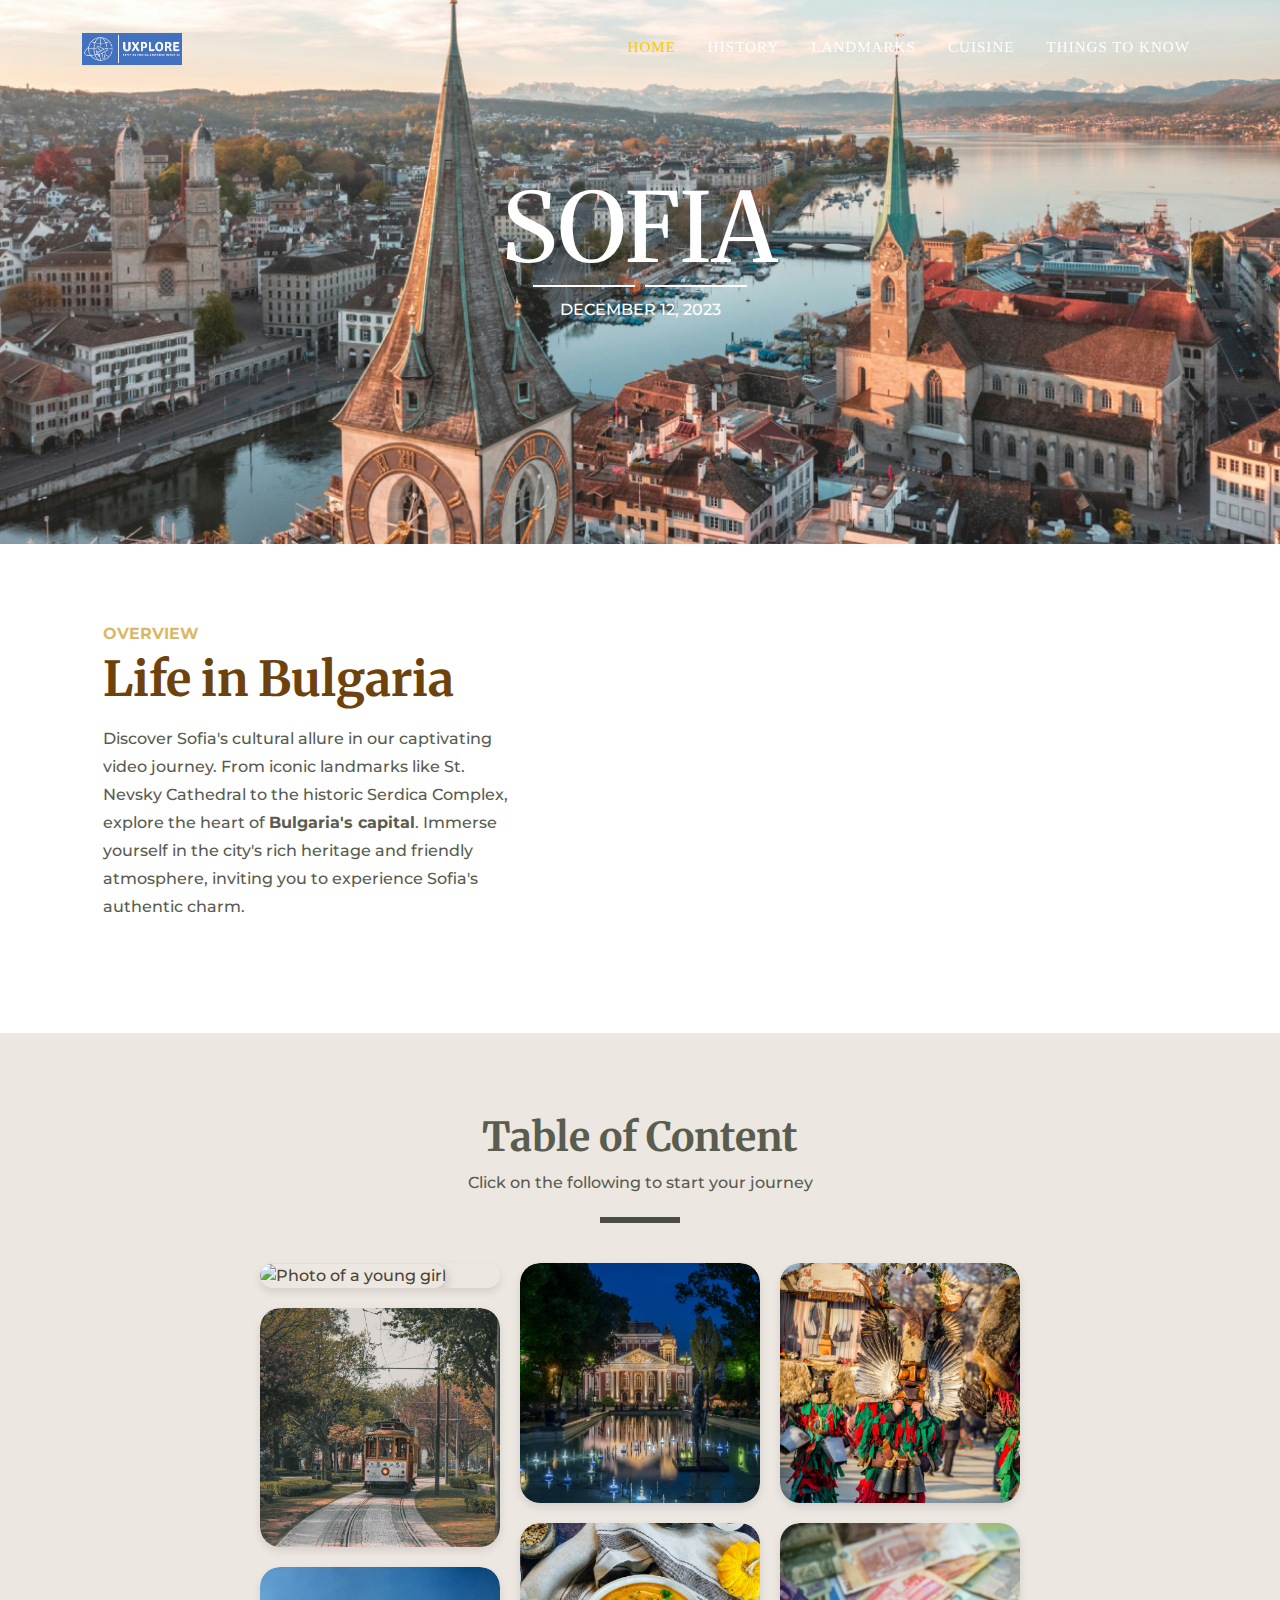
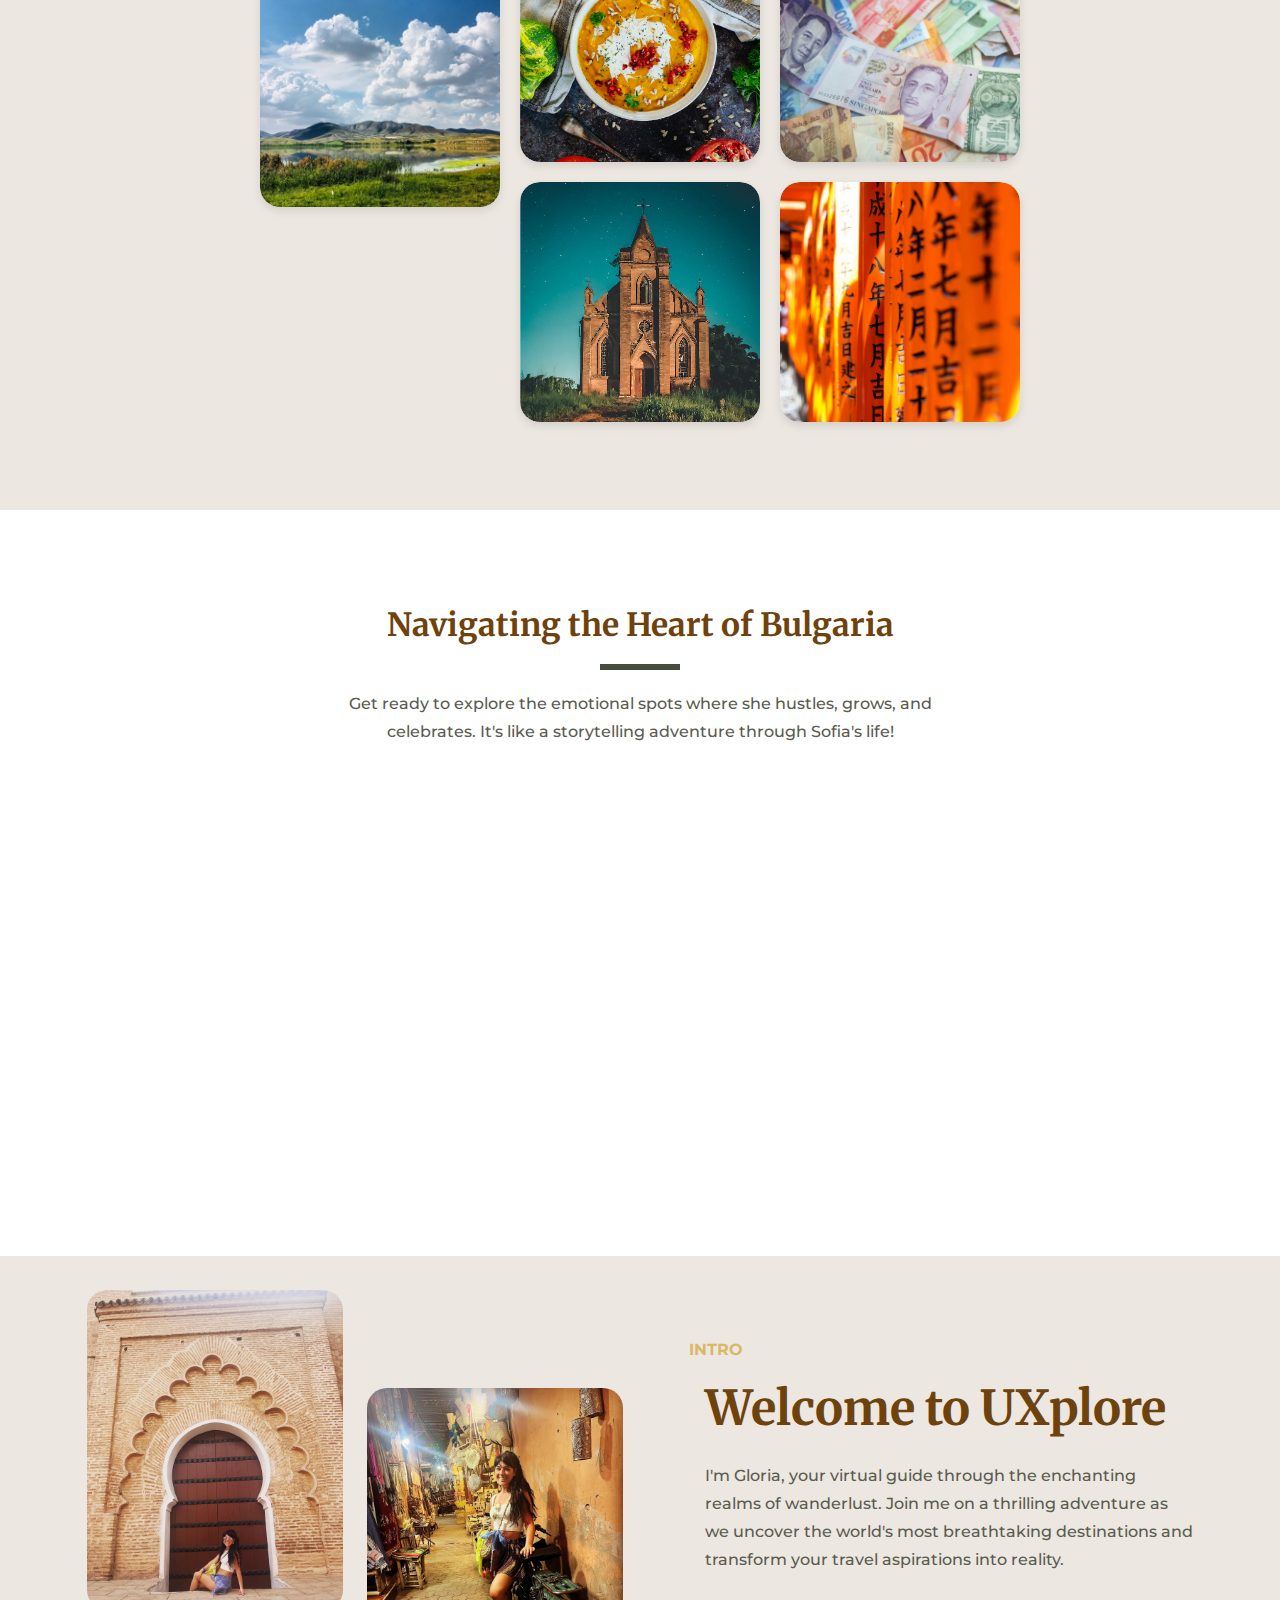
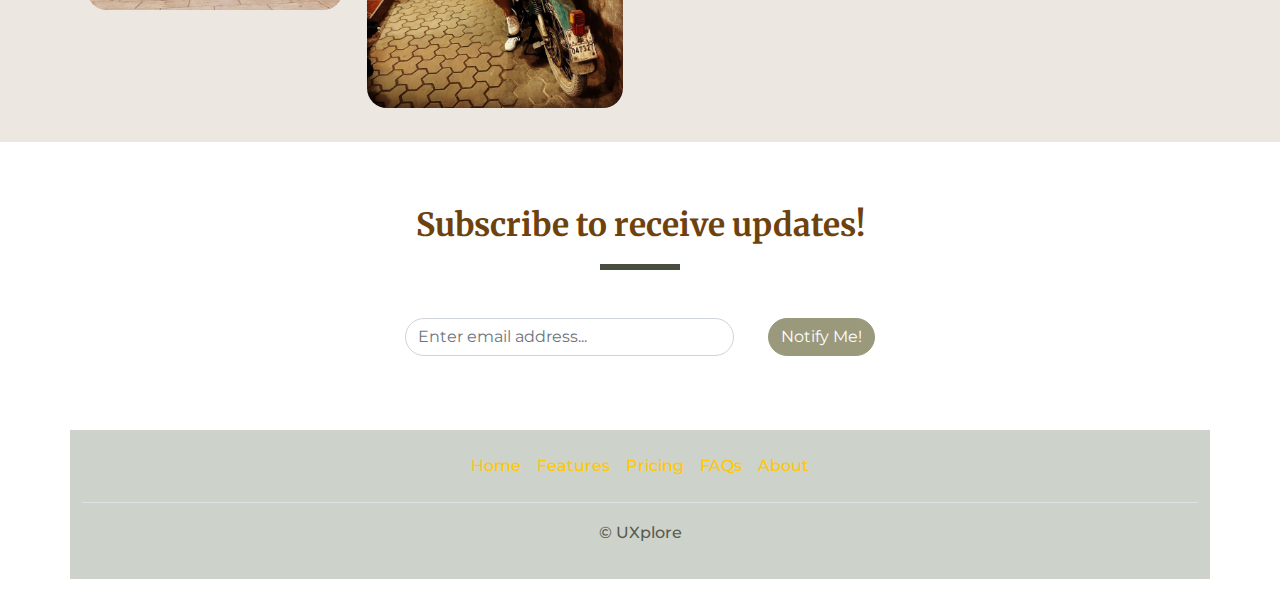
==== commit 0cdf3018: "h1 colour changed" ====
--- a/index.html
+++ b/index.html
@@ -60,9 +60,9 @@
 <!-- MASTHEAD -->
 <header class="masthead fade-in-image">
     <div class="container">
-            <div class="masthead-heading" style="font-family: Merriweather">SOFIA</div>
-            <div class="divider"><i class="fa-brands fa-slack"></i></div>
-            <div class="masthead-subheading">DECEMBER 12, 2023</div>
+            <div class="masthead-heading tran animate__animated animate__fadeInDown" data-wow-delay="0.2s" style="visibility: visible; animation-delay: 0.4s; font-family: Merriweather" >SOFIA</div>
+            <div class="divider tran animate__animated animate__fadeInRight" data-wow-delay="0.4s" style="visibility: visible; animation-delay: 0.5s"><i class="fa-brands fa-slack tran animate__animated animate__fadeInRight" data-wow-delay="0.2s" style="visibility: visible; animation-delay: 0.5s"></i></div>
+            <div class="masthead-subheading tran animate__animated animate__fadeInUp" data-wow-delay="0.2s" style="visibility: visible; animation-delay: 0.6s">DECEMBER 12, 2023</div>
     </div>
 </header>
 <!-- MASTHEAD -->
@@ -97,7 +97,7 @@
 <!-- TABLE OF CONTENT -->
 <section class="imagegallery" style="background-color:#ECE7E1" style="padding-bottom: 0; padding-top: 0">
     <div class="container-imagegallery">
-        <h1 class="text-center tran fw-bolder animate__animated animate__fadeInLeft" style="color:#6d420d" style="visibility: visible;" >Table of Content</h1>
+        <h1 class="text-center tran fw-bolder animate__animated animate__fadeInLeft" style="visibility: visible;" >Table of Content</h1>
             <p class="text-center tran animate__animated animate__fadeInRight" style="font-size: 1rem; visibility: visible;">Click on the following to start your journey</p>
                 <div class="about-border"></div>
                     <div class="album">
@@ -105,7 +105,7 @@
                         <div class="responsive-container-block img-cont">
                             <div class="img-wrapper">
                                 <a href="file:///C:/Users/glori/OneDrive/Desktop/website/narrative-website/page-1.html">
-                                    <img class="img" src="assets/img/table-of-content/history.jpg">
+                                    <img class="img" src="assets/img/table-of-content/history.jpg" alt="Photo of a young girl" alt="A picturesque stone bridge over a serene river">
                                     <!-- SOURCE: https://www.pexels.com/photo/brown-concrete-bridge-over-the-river-3880051/ -->
                                         <div class="caption">History</div>
                                 </a>
@@ -113,7 +113,7 @@
 
                             <div class="img-wrapper">
                                 <a href="file:///C:/Users/glori/OneDrive/Desktop/website/narrative-website/page-4.html">
-                                    <img class="img" src="assets/img/table-of-content/transport.jpg">
+                                    <img class="img" src="assets/img/table-of-content/transport.jpg" alt="A yellow and white tram surrounded by vibrant buildings and pedestrians.">
                                     <!-- SOURCE: https://unsplash.com/photos/brown-and-white-tram-between-trees-ShJKR9Vq-gg -->
                                         <div class="caption">Transport</div>
                                 </a>
@@ -121,7 +121,7 @@
 
                             <div class="img-wrapper">
                                 <a href="file:///C:/Users/glori/OneDrive/Desktop/website/narrative-website/page-4.html">
-                                    <img class="img img-last" src="assets/img/table-of-content/weather.jpg">
+                                    <img class="img img-last" src="assets/img/table-of-content/weather.jpg" alt="A picturesque lake with grass and clouds in the background.">
                                     <!-- SOURCE: https://unsplash.com/photos/green-grass-field-near-lake-under-white-clouds-and-blue-sky-during-daytime-KWTkd7mHqKE -->
                                         <div class="caption">Weather</div>
                                 </a>
@@ -132,7 +132,7 @@
                         <div class="responsive-container-block img-cont">
                             <div class="img-wrapper">
                                 <a href="file:///C:/Users/glori/OneDrive/Desktop/website/narrative-website/page-4.html">
-                                    <img class="img" src="assets/img/table-of-content/landmarks.jpg">
+                                    <img class="img" src="assets/img/table-of-content/landmarks.jpg" alt="A night view of a building with a fountain in front">
                                     <!-- SOURCE: https://www.pexels.com/photo/people-wearing-costumes-and-wooden-mask-3996469/ -->
                                         <div class="caption">Landmarks</div>
                                 </a>
@@ -140,7 +140,7 @@
 
                             <div class="img-wrapper">
                                 <a href="file:///C:/Users/glori/OneDrive/Desktop/website/narrative-website/page-3.html">
-                                    <img class="img" src="assets/img/table-of-content/food.jpg">
+                                    <img class="img" src="assets/img/table-of-content/cuisine.jpg" alt="A bowl of pumpkin soup topped with yogurt and spices">
                                     <!-- Source: https://unsplash.com/photos/white-ceramic-bowl-with-soup-Q4CLQ1BDybU -->
                                         <div class="caption">Cuisine</div>
                                 </a>
@@ -148,7 +148,7 @@
 
                             <div class="img-wrapper">
                                 <a href="file:///C:/Users/glori/OneDrive/Desktop/website/narrative-website/page-4.html">
-                                    <img class="img img-last" src="assets/img/table-of-content/religion.jpg">
+                                    <img class="img img-last" src="assets/img/table-of-content/religion.jpg" alt="An old church beneath a starry sky">
                                     <!-- SOURCE: https://www.pexels.com/photo/gray-concrete-church-2220422/ -->
                                         <div class="caption">Religion</div>
                                 </a>
@@ -158,7 +158,7 @@
                         <div class="responsive-container-block img-cont">
                             <div class="img-wrapper">
                                 <a href="file:///C:/Users/glori/OneDrive/Desktop/website/narrative-website/page-4.html">
-                                    <img class="img" src="assets/img/table-of-content/traditions.jpg">
+                                    <img class="img" src="assets/img/table-of-content/traditions.jpg" alt="A diverse group of individuals wearing vibrant traditional costumes">
                                     <!-- SOURCE: https://www.pexels.com/photo/people-wearing-costumes-and-wooden-mask-3996469/ -->
                                         <div class="caption">Traditions</div>
                                 </a>
@@ -166,7 +166,7 @@
 
                             <div class="img-wrapper">
                                 <a href="file:///C:/Users/glori/OneDrive/Desktop/website/narrative-website/page-4.html">
-                                    <img class="img" src="assets/img/table-of-content/money.jpg">
+                                    <img class="img" src="assets/img/table-of-content/currency.jpg" alt="A stack of various foreign currency notes from different countries.">
                                     <!-- SOURCE: https://unsplash.com/photos/10-and-one-10-banknotes-08IjwcZsNCg -->
                                         <div class="caption">Currency</div>
                                 </a>
@@ -174,7 +174,7 @@
 
                             <div class="img-wrapper">
                                 <a href="file:///C:/Users/glori/OneDrive/Desktop/website/narrative-website/page-4.html">
-                                    <img class="img" src="assets/img/table-of-content/language.jpg">
+                                    <img class="img" src="assets/img/table-of-content/language.jpg" alt="A row of vibrant orange poles adorned with Asian writing">
                                     <!-- SOURCE: https://unsplash.com/photos/a-row-of-orange-signs-with-asian-writing-on-them-Pz3EHf-KJfc -->
                                         <div class="caption">Language</div>
                                 </a>
@@ -186,6 +186,41 @@
 </section>
 <!--TABLE OF CONTENT -->
 <!-- SOURCE: https://workik.com/best-gallery-designs-for-websites-with-html-css-and-javascript -->
+
+
+
+<!-- OPENSTREET MAP -->
+<section class="page-section" id="about">
+    <div class="container px-4 px-lg-5">
+        <div class="row gx-4 gx-lg-5 justify-content-center">
+            <div class="col-lg-8 text-center">
+                <h2 class="mt-0 fw-bolder" style="color:#6d420d">Navigating the Heart of Bulgaria</h2>
+                <div class="about-border"></div>
+                <p class="text-white-75 mb-6">Get ready to explore the emotional spots where she hustles, grows, and celebrates. It's like a storytelling adventure through Sofia's life!</p>
+            </div>
+        </div>
+   
+        <div class="portfolio-item" style="position: relative;">
+            <!-- Container for the map -->
+            <div id="map" style="height: 350px;"></div>
+
+            <!-- Add pins/markers with Leaflet JavaScript -->
+            <script>
+                var map = L.map('map').setView([42.6977, 23.3219], 13); // Sofia coordinates and zoom level
+
+                L.tileLayer('https://{s}.tile.openstreetmap.org/{z}/{x}/{y}.png', {
+                    attribution: '© OpenStreetMap contributors'
+                }).addTo(map);
+
+                // Add a marker for Sofia
+                L.marker([42.6977, 23.3219]).addTo(map)
+                    .bindPopup('Sofia, Bulgaria'); // Customize the popup content
+            </script>
+        </div>
+    </div>
+</div>
+</section>
+<!-- OPENSTREET MAP END -->
 
 
 
@@ -244,7 +279,7 @@
             <div class="col-md-6 d-flex gap-4">
                 <div class="col">
                     <div class="lc-block">
-                        <img class="img-fluid rounded-20" src="assets/img/uxplore-section/profile-photo.jpg" sizes="(max-width: 1080px) 100vw, 1080px" width="1080" height="" alt="Photo by Rikonavt" loading="lazy">
+                        <img class="img-fluid rounded-20" src="assets/img/uxplore-section/profile-photo.jpg" sizes="(max-width: 1080px) 100vw, 1080px" width="1080" height="" alt="Photo of a young girl" loading="lazy">
                     </div>
                     <div class="lc-block my-4 rounded-20 bg-opacity-10" style="height:50px" style="width: 50px;">
                         <!-- Use the panel to resize or change the color of this LC-block -->
@@ -255,7 +290,7 @@
                         <!-- resize this lc-block or change the color using the panel -->
                     </div>
                     <div class="lc-block">
-                        <img class="img-fluid rounded-20" src="assets/img/uxplore-section/personal-photo2.jpg" sizes="(max-width: 1080px) 100vw, 1080px" width="1080" height="" alt="Photo by Europeana" loading="lazy">
+                        <img class="img-fluid rounded-20" src="assets/img/uxplore-section/personal-photo2.jpg" sizes="(max-width: 1080px) 100vw, 1080px" width="1080" height="" alt="Photo of a young girl" loading="lazy">
                     </div>
                 </div>
             </div>
@@ -264,41 +299,6 @@
     </section>
     <!-- CODE SNIPPET SOURCE: https://library.livecanvas.com/sections/feature-with-gallery-images-and-boxes-and-checklist/-->
 <!-- ONE FEATURED POST: UXPLORE INTRO -->
-
-
-
-<!-- OPENSTREET MAP -->
-<section class="page-section" id="about">
-    <div class="container px-4 px-lg-5">
-        <div class="row gx-4 gx-lg-5 justify-content-center">
-            <div class="col-lg-8 text-center">
-                <h2 class="mt-0 fw-bolder" style="color:#6d420d">Navigating the Heart of Bulgaria</h2>
-                <div class="about-border"></div>
-                <p class="text-white-75 mb-6">Get ready to explore the emotional spots where she hustles, grows, and celebrates. It's like a storytelling adventure through Sofia's life!</p>
-            </div>
-        </div>
-   
-        <div class="portfolio-item" style="position: relative;">
-            <!-- Container for the map -->
-            <div id="map" style="height: 350px;"></div>
-
-            <!-- Add pins/markers with Leaflet JavaScript -->
-            <script>
-                var map = L.map('map').setView([42.6977, 23.3219], 13); // Sofia coordinates and zoom level
-
-                L.tileLayer('https://{s}.tile.openstreetmap.org/{z}/{x}/{y}.png', {
-                    attribution: '© OpenStreetMap contributors'
-                }).addTo(map);
-
-                // Add a marker for Sofia
-                L.marker([42.6977, 23.3219]).addTo(map)
-                    .bindPopup('Sofia, Bulgaria'); // Customize the popup content
-            </script>
-        </div>
-    </div>
-</div>
-</section>
-<!-- OPENSTREET MAP END -->
 
 
 
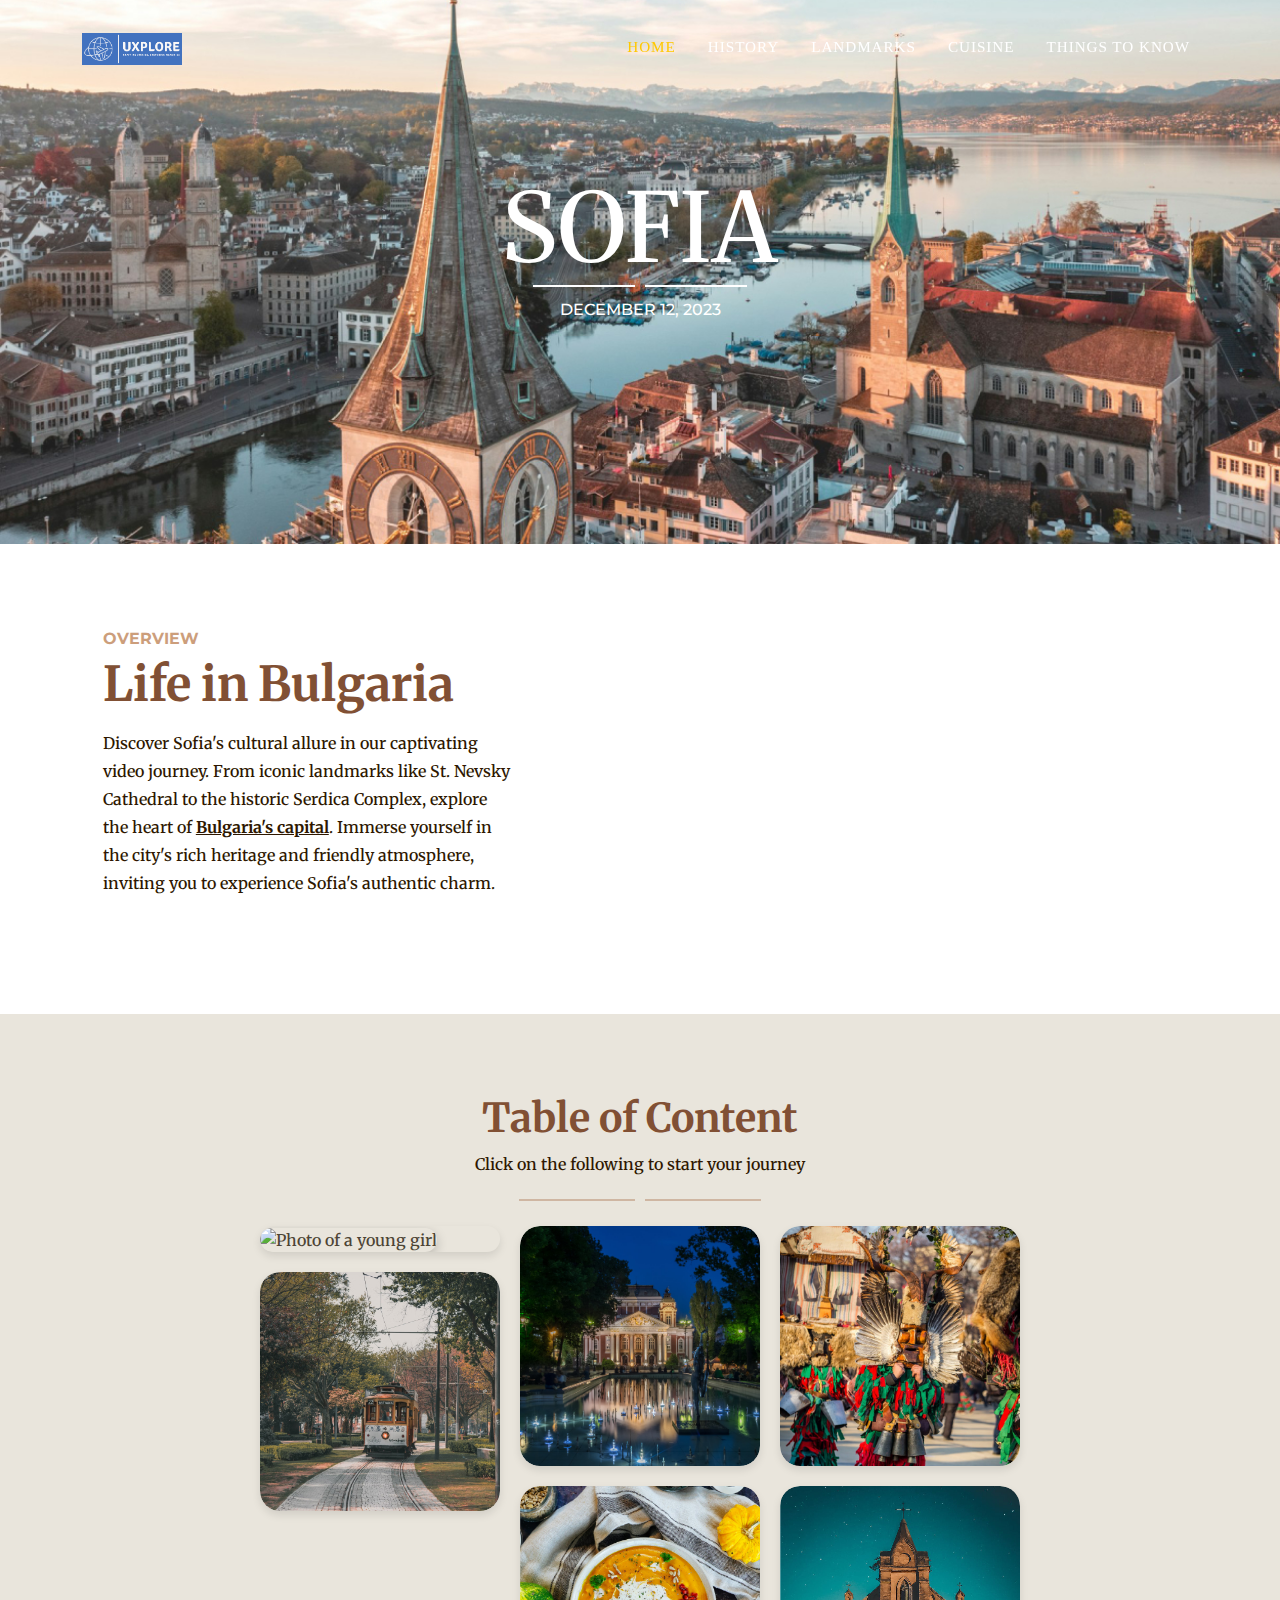
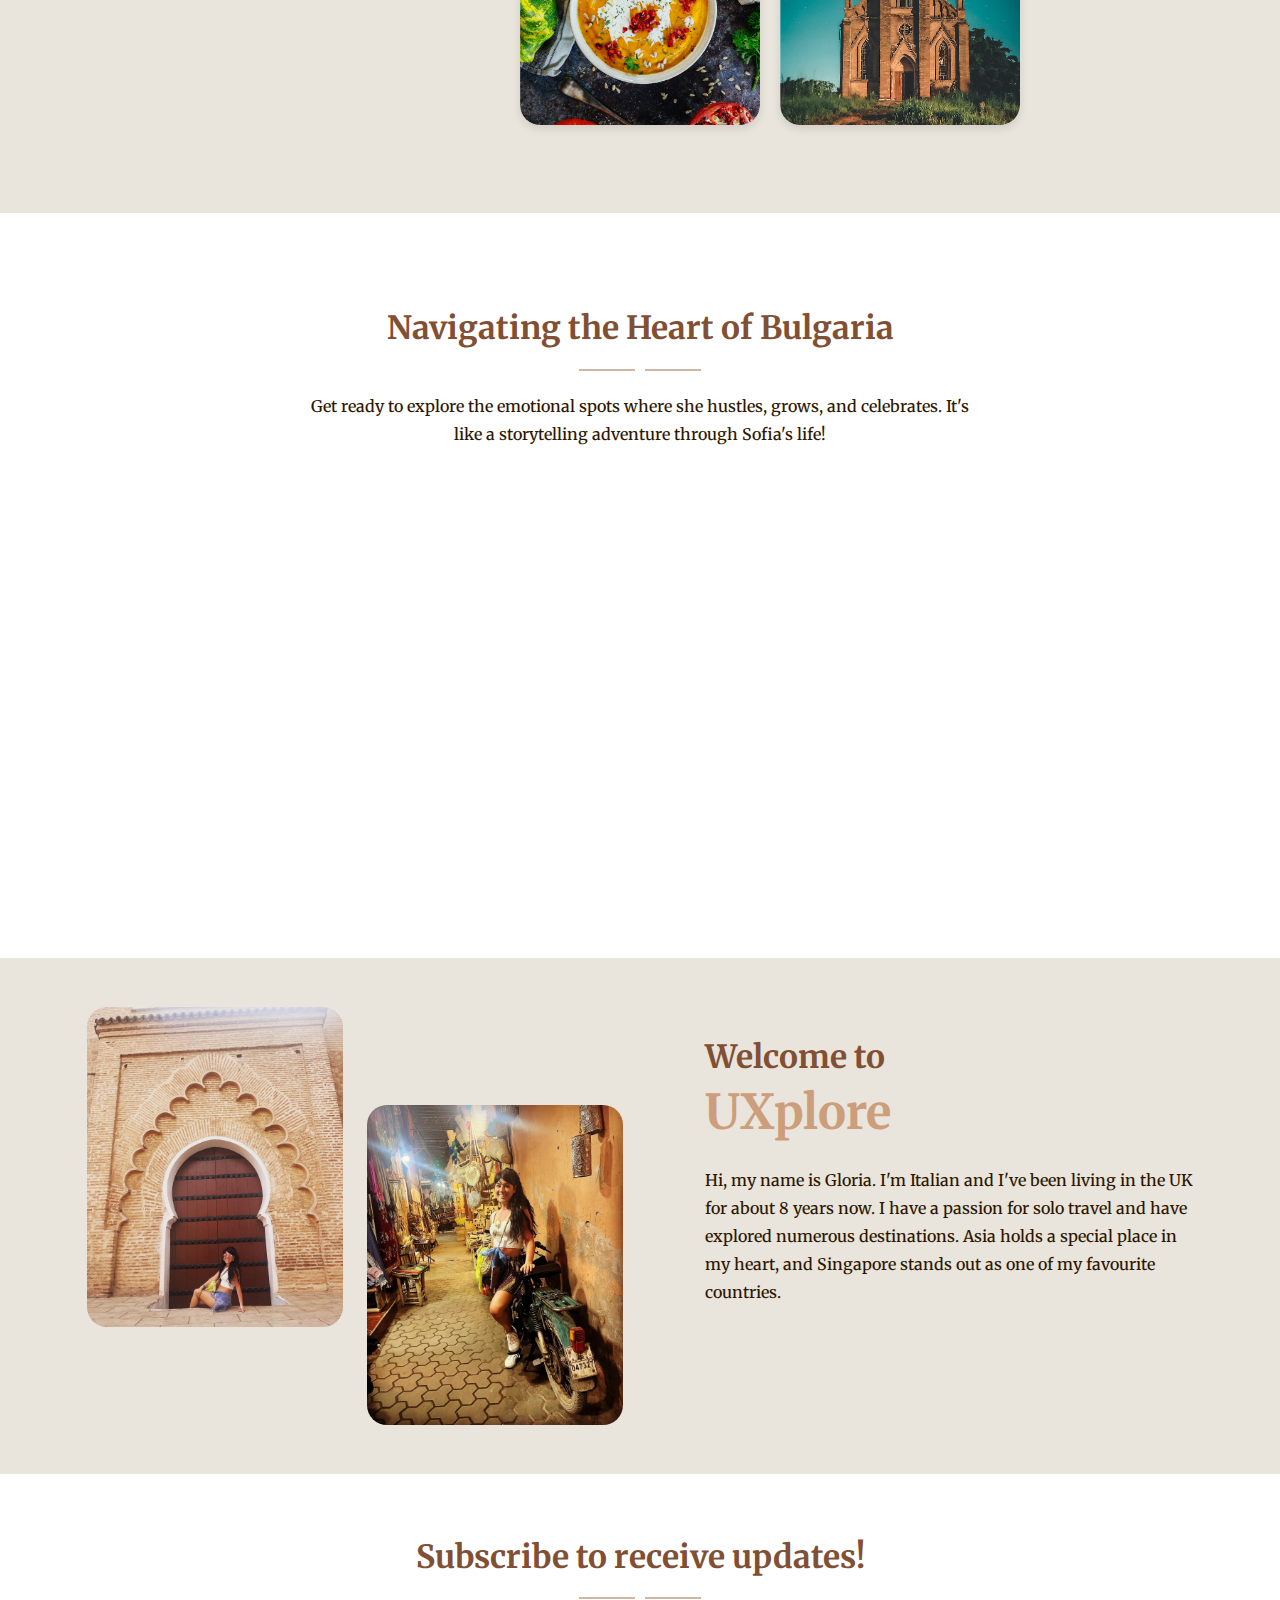
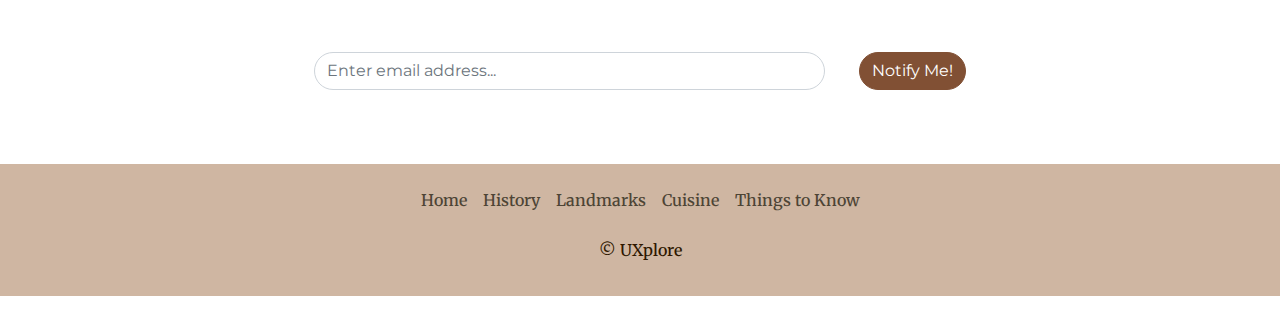
==== commit ec50f241: "Website completed" ====
--- a/index.html
+++ b/index.html
@@ -78,13 +78,13 @@
         <div class="row align-items-center">
             <div class="col-md-5">
                 <div class="p-3 p-md-5;">
-                    <h2 style="font-size: 1rem; color: #DBB866; font-family: 'Montserrat'; font-weight: 500;"><b>OVERVIEW</b></h2>
-                    <h1 class="display-4 fw-bolder" style="color: #6d420d" style="font-family: 'Merriweather', 'serif'">Life in Bulgaria</h1>
-                    <p class="my-3">Discover Sofia's cultural allure in our captivating video journey. From iconic landmarks like St. Nevsky Cathedral to the historic Serdica Complex, explore the heart of <b>Bulgaria's capital</b>. Immerse yourself in the city's rich heritage and friendly atmosphere, inviting you to experience Sofia's authentic charm.</p>
+                    <h2 class="tran animate__animated animate__fadeInDown" data-wow-delay="0.4s" style="visibility: visible; animation-delay: 0.4s; font-size: 1rem; color: #cc9e7b; font-family: 'Montserrat'; font-weight: 500;"><b>OVERVIEW</b></h2>
+                    <h1 class="display-4 fw-bolder tran animate__animated animate__fadeInDown" data-wow-delay="0.4s" style="visibility: visible; animation-delay: 0.8s; color:#815034; font-family: 'Merriweather', 'serif'">Life in Bulgaria</h1>
+                    <p class="my-3 tran animate__animated animate__fadeInDown" data-wow-delay="0.4s" style="visibility: visible; animation-delay: 1.2s;">Discover Sofia's cultural allure in our captivating video journey. From iconic landmarks like St. Nevsky Cathedral to the historic Serdica Complex, explore the heart of <b class="underline">Bulgaria's capital</b>. Immerse yourself in the city's rich heritage and friendly atmosphere, inviting you to experience Sofia's authentic charm.</p>
                 </div>
             </div>
             <div class="col-md-7">
-                <iframe width="100%" height="320" class="rounded-20" src="https://www.youtube.com/embed/uNRW34nmSC4?autoplay=1&mute=1" title="Life in Bulgaria - The Least Known Country in Europe" frameborder="0" loop=1 allow="accelerometer; autoplay; clipboard-write; encrypted-media; gyroscope; picture-in-picture; web-share" allowfullscreen></iframe>
+                <iframe width="100%" height="320" class="rounded-20 tran animate__animated animate__fadeInDown" data-wow-delay="0.4s" style="visibility: visible; animation-delay: 1.6s;" src="https://www.youtube.com/embed/uNRW34nmSC4?autoplay=1&mute=1" title="Life in Bulgaria - The Least Known Country in Europe" frameborder="0" loop=1 allow="accelerometer; autoplay; clipboard-write; encrypted-media; gyroscope; picture-in-picture; web-share" allowfullscreen></iframe>
                 <!-- VIDEO SOURCE: https://www.youtube.com/watch?v=uNRW34nmSC4 -->
             </div>
         </div>
@@ -95,11 +95,11 @@
 
 
 <!-- TABLE OF CONTENT -->
-<section class="imagegallery" style="background-color:#ECE7E1" style="padding-bottom: 0; padding-top: 0">
+<section class="imagegallery" style="background-color:#e9e5dc" style="padding-bottom: 0; padding-top: 0">
     <div class="container-imagegallery">
-        <h1 class="text-center tran fw-bolder animate__animated animate__fadeInLeft" style="visibility: visible;" >Table of Content</h1>
+        <h1 class="text-center tran fw-bolder animate__animated animate__fadeInLeft" style="visibility: visible; color:#815034" >Table of Content</h1>
             <p class="text-center tran animate__animated animate__fadeInRight" style="font-size: 1rem; visibility: visible;">Click on the following to start your journey</p>
-                <div class="about-border"></div>
+            <div class="divider-dark tran animate__animated animate__fadeInRight" data-wow-delay="0.4s" style="visibility: visible; animation-delay: 0.5s; color:#815034"><i class="fa-brands fa-slack tran animate__animated animate__fadeInRight" data-wow-delay="0.4s"></i></div>   
                     <div class="album">
                     <div class="responsive-container-block bg">
                         <div class="responsive-container-block img-cont">
@@ -118,14 +118,6 @@
                                         <div class="caption">Transport</div>
                                 </a>
                             </div>
-
-                            <div class="img-wrapper">
-                                <a href="file:///C:/Users/glori/OneDrive/Desktop/website/narrative-website/page-4.html">
-                                    <img class="img img-last" src="assets/img/table-of-content/weather.jpg" alt="A picturesque lake with grass and clouds in the background.">
-                                    <!-- SOURCE: https://unsplash.com/photos/green-grass-field-near-lake-under-white-clouds-and-blue-sky-during-daytime-KWTkd7mHqKE -->
-                                        <div class="caption">Weather</div>
-                                </a>
-                            </div>
                         </div>
 
 
@@ -146,6 +138,17 @@
                                 </a>
                             </div>
 
+                        </div>
+
+                        <div class="responsive-container-block img-cont">
+                            <div class="img-wrapper">
+                                <a href="file:///C:/Users/glori/OneDrive/Desktop/website/narrative-website/page-4.html">
+                                    <img class="img" src="assets/img/table-of-content/traditions.jpg" alt="A diverse group of individuals wearing vibrant traditional costumes">
+                                    <!-- SOURCE: https://www.pexels.com/photo/people-wearing-costumes-and-wooden-mask-3996469/ -->
+                                        <div class="caption">Traditions</div>
+                                </a>
+                            </div>
+
                             <div class="img-wrapper">
                                 <a href="file:///C:/Users/glori/OneDrive/Desktop/website/narrative-website/page-4.html">
                                     <img class="img img-last" src="assets/img/table-of-content/religion.jpg" alt="An old church beneath a starry sky">
@@ -153,32 +156,7 @@
                                         <div class="caption">Religion</div>
                                 </a>
                             </div>
-                        </div>
-
-                        <div class="responsive-container-block img-cont">
-                            <div class="img-wrapper">
-                                <a href="file:///C:/Users/glori/OneDrive/Desktop/website/narrative-website/page-4.html">
-                                    <img class="img" src="assets/img/table-of-content/traditions.jpg" alt="A diverse group of individuals wearing vibrant traditional costumes">
-                                    <!-- SOURCE: https://www.pexels.com/photo/people-wearing-costumes-and-wooden-mask-3996469/ -->
-                                        <div class="caption">Traditions</div>
-                                </a>
-                            </div>
-
-                            <div class="img-wrapper">
-                                <a href="file:///C:/Users/glori/OneDrive/Desktop/website/narrative-website/page-4.html">
-                                    <img class="img" src="assets/img/table-of-content/currency.jpg" alt="A stack of various foreign currency notes from different countries.">
-                                    <!-- SOURCE: https://unsplash.com/photos/10-and-one-10-banknotes-08IjwcZsNCg -->
-                                        <div class="caption">Currency</div>
-                                </a>
-                            </div>
-
-                            <div class="img-wrapper">
-                                <a href="file:///C:/Users/glori/OneDrive/Desktop/website/narrative-website/page-4.html">
-                                    <img class="img" src="assets/img/table-of-content/language.jpg" alt="A row of vibrant orange poles adorned with Asian writing">
-                                    <!-- SOURCE: https://unsplash.com/photos/a-row-of-orange-signs-with-asian-writing-on-them-Pz3EHf-KJfc -->
-                                        <div class="caption">Language</div>
-                                </a>
-                            </div>
+
                         </div>
                     </div>
                 </div>
@@ -194,8 +172,8 @@
     <div class="container px-4 px-lg-5">
         <div class="row gx-4 gx-lg-5 justify-content-center">
             <div class="col-lg-8 text-center">
-                <h2 class="mt-0 fw-bolder" style="color:#6d420d">Navigating the Heart of Bulgaria</h2>
-                <div class="about-border"></div>
+                <h2 class="mt-0 fw-bolder" style="color:#815034">Navigating the Heart of Bulgaria</h2>
+                <div class="divider-dark mb-3 mt-3 tran animate__animated animate__fadeInRight" data-wow-delay="0.4s" style="visibility: visible; animation-delay: 0.5s"><i style="color:#815034" class="fa-brands fa-slack tran animate__animated animate__fadeInRight" data-wow-delay="0.4s"></i></div>   
                 <p class="text-white-75 mb-6">Get ready to explore the emotional spots where she hustles, grows, and celebrates. It's like a storytelling adventure through Sofia's life!</p>
             </div>
         </div>
@@ -225,20 +203,21 @@
 
 
 <!-- ONE FEATURED POST: UXPLORE INTRO -->
-<section style="background-color:#ECE7E1">
+<section style="background-color:#e9e5dc">
     <div class="container py-6" id="language">
         <div class="row align-items-center flex-md-row-reverse">
             <div class="col-md-6">
                 <div class="lc-block mb-4">
                     <div editable="rich">
-                        <p style="color: #DBB866; margin-left: 2rem" class="mt-7"><b>INTRO</b></p>
-                        <h2 style="margin-left: 3rem; color:#6d420d"
-                        class="fw-bold display-5 fw-bolder">Welcome to UXplore</h2>
+                        <p style="color: #cc9e7b; font-family:'Montserrat'; margin-left: 2rem" class="mt-7"><b></b></p>
+                        <h2 style="margin-left:3rem; font-size:2rem; color:#815034" 
+                        class="fw-bold display-5 fw-bolder">Welcome to</h2> 
+                        <h2 style="color:#cc9e7b; margin-left:3rem; font-size:3rem">UXplore</h2>
                     </div>
                 </div>
                 <div class="lc-block mb-5">
                     <div editable="rich">
-                        <p style="margin-left: 3rem">I'm Gloria, your virtual guide through the enchanting realms of wanderlust. Join me on a thrilling adventure as we uncover the world's most breathtaking destinations and transform your travel aspirations into reality.</p>
+                        <p style="margin-left: 3rem">Hi, my name is Gloria. I'm Italian and I've been living in the UK for about 8 years now. I have a passion for solo travel and have explored numerous destinations. Asia holds a special place in my heart, and Singapore stands out as one of my favourite countries.</p>
                     </div>
                 </div>
     
@@ -306,10 +285,10 @@
 <section class="signup-section mt-5 mb-6" id="signup">
     <div class="container px-4 px-lg-5">
         <div class="row gx-4 gx-lg-5">
-            <div class="col-md-8 col-lg-6 mx-auto text-center">
+            <div class="col-md-10 col-lg-8 mx-auto text-center">
                 <i class="fa-regular fa-paper-plane"></i>
-                <h2 class="mb-3 fw-bolder" style="color:#6d420d" >Subscribe to receive updates!</h2>
-                <div class="about-border mb-5"></div>
+                <h2 class="mb-3" style="color:#815034">Subscribe to receive updates!</h2>
+                <div class="divider-dark mb-5 tran animate__animated animate__fadeInRight" data-wow-delay="0.4s" style="visibility: visible; color:#815034; animation-delay: 0.5s"><i class="fa-brands fa-slack tran animate__animated animate__fadeInRight" data-wow-delay="0.4s" style="visibility: visible; animation-delay: 0.5s"></i></div> 
                 <!-- * * * * * * * * * * * * * * *-->
                 <!-- * * SB Forms Contact Form * *-->
                 <!-- * * * * * * * * * * * * * * *-->
@@ -320,8 +299,8 @@
                 <form class="form-signup" id="contactForm" data-sb-form-api-token="API_TOKEN">
                     <!-- Email address input-->
                     <div class="row input-group-newsletter">
-                        <div class="col"><input class="form-control" id="emailAddress" type="email" placeholder="Enter email address..." aria-label="Enter email address..." data-sb-validations="required,email" /></div>
-                        <div class="col-auto"><button class="btn btn-primary" id="submitButton" type="submit">Notify Me!</button></div>
+                        <div class="col"><input class="form-control" id="emailAddress" style="font-family:'Montserrat'" type="email" placeholder="Enter email address..." aria-label="Enter email address..." data-sb-validations="required,email" /></div>
+                        <div class="col-auto"><button class="btn btn-primary" id="submitButton" type="submit" style="font-family:'Montserrat'">Notify Me!</button></div>
                     </div>
                     <div class="invalid-feedback mt-2" data-sb-feedback="emailAddress:required">An email is required.</div>
                     <div class="invalid-feedback mt-2" data-sb-feedback="emailAddress:email">Email is not valid.</div>
@@ -351,20 +330,18 @@
 
 
 
-                        
 <!-- FOOTER -->
-<div class="container" style="background-color:#CDD2CB">
-    <footer class="py-3 my-4">
-      <ul class="nav justify-content-center border-bottom pb-3 mb-3">
-        <li class="nav-item"><a href="#" class="nav-link px-2">Home</a></li>
-        <li class="nav-item"><a href="#" class="nav-link px-2">Features</a></li>
-        <li class="nav-item"><a href="#" class="nav-link px-2">Pricing</a></li>
-        <li class="nav-item"><a href="#" class="nav-link px-2">FAQs</a></li>
-        <li class="nav-item"><a href="#" class="nav-link px-2">About</a></li>
-      </ul>
-      <p class="text-center">&copy; UXplore</p>
-    </footer>
-  </div>        
+<footer class="py-3 my-4" style="background-color:#cfb6a2">
+    <ul class="nav justify-content-center pb-3 mb-0">
+      <li class="nav-item"><a href="index.html" class="nav-link px-2">Home</a></li>
+      <li class="nav-item"><a href="page-1.html" class="nav-link px-2">History</a></li>
+      <li class="nav-item"><a href="page-2.html" class="nav-link px-2">Landmarks</a></li>
+      <li class="nav-item"><a href="page-3.html" class="nav-link px-2">Cuisine</a></li>
+      <li class="nav-item"><a href="page-4.html" class="nav-link px-2">Things to Know</a></li>
+    </ul>
+    <p class="text-center">&copy; UXplore</p>
+  </footer>
+</div>        
 <!-- FOOTER -->
 
 
@@ -374,5 +351,6 @@
         <script src="https://cdn.jsdelivr.net/npm/bootstrap@5.1.3/dist/js/bootstrap.bundle.min.js"></script>
         <!-- Core theme JS-->
         <script src="js/scripts.js"></script>
+        <!-- -->
     </body>
 </html>
